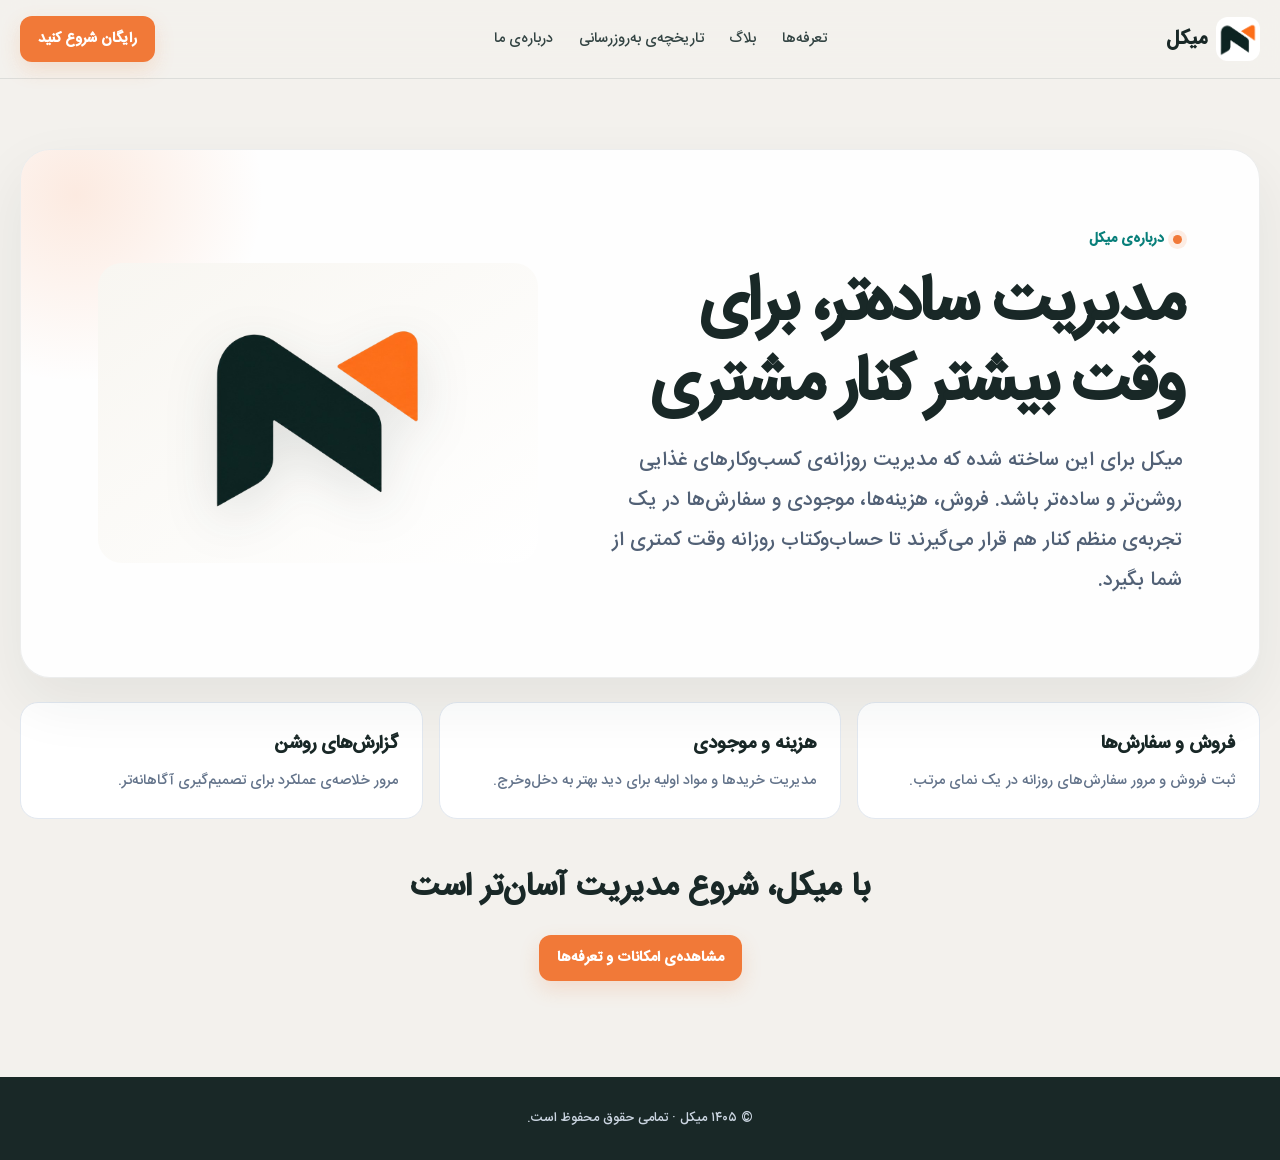
==== about.html @ 5250672e "end redesign site" ====
<!doctype html>
<html lang="fa" dir="rtl">
<head>
  <meta charset="utf-8">
  <meta name="viewport" content="width=device-width, initial-scale=1">
  <meta name="theme-color" content="#F3F1ED">
  <meta name="description" content="درباره‌ی میکل؛ راهی ساده‌تر برای مدیریت فروش، هزینه‌ها، موجودی و سفارش‌های کسب‌وکارهای غذایی.">
  <title>درباره‌ی میکل | مدیریت روزانه‌ی کسب‌وکار</title>
  <link rel="icon" type="image/png" href="assets/mikel-logo.png">
  <style>
    @font-face {font-family:"IRANSansFaNum";src:url("assets/IRANSans-FaNum-Medium.ttf") format("truetype");font-style:normal;font-weight:500;font-display:swap;}
    :root {--paper:#F3F1ED;--ink:#192827;--orange:#F17938;--muted:#64748b;--line:#e2e8f0;--green:#087f7a;}
    * {box-sizing:border-box;}
    html {scroll-behavior:smooth;}
    body {margin:0;background:var(--paper);color:var(--ink);font-family:"IRANSansFaNum",Tahoma,sans-serif;line-height:1.8;}
    a {color:inherit;text-decoration:none;}
    .container {width:min(100% - 40px,1320px);margin-inline:auto;}
    .topbar {position:sticky;top:0;z-index:20;background:rgba(243,241,237,.72);backdrop-filter:blur(18px);-webkit-backdrop-filter:blur(18px);border-bottom:1px solid rgba(25,40,39,.1);}
    .nav {height:78px;display:flex;align-items:center;justify-content:space-between;gap:24px;}
    .brand {display:flex;align-items:center;gap:9px;font-size:1.25rem;font-weight:800;color:#192827;white-space:nowrap;}
    .brand-mark {display:grid;place-items:center;width:44px;height:44px;overflow:hidden;border-radius:12px;background:#fff;}
    .brand-mark img {width:100%;height:100%;object-fit:contain;}
    .nav-links {display:flex;align-items:center;gap:clamp(14px,2vw,28px);font-size:.9rem;color:#334443;}
    .nav-links a:hover {color:var(--orange);}
    .button {display:inline-flex;align-items:center;justify-content:center;min-height:46px;padding:9px 18px;border-radius:12px;background:var(--orange);color:#fff;font-size:.9rem;font-weight:700;box-shadow:0 8px 20px rgba(241,121,56,.18);transition:transform .2s ease,box-shadow .2s ease;}
    .button:hover {transform:translateY(-2px);box-shadow:0 12px 24px rgba(241,121,56,.25);}
    .main {padding:70px 0 96px;}
    .about-hero {position:relative;overflow:hidden;display:grid;grid-template-columns:1.15fr .85fr;gap:48px;align-items:center;padding:clamp(28px,6vw,78px);border:1px solid rgba(25,40,39,.08);border-radius:30px;background:rgba(255,255,255,.9);box-shadow:0 24px 60px rgba(25,40,39,.07);}
    .about-hero::before {content:"";position:absolute;width:390px;height:390px;left:-140px;top:-150px;border-radius:50%;background:radial-gradient(circle,rgba(241,121,56,.15),transparent 68%);pointer-events:none;}
    .eyebrow {display:inline-flex;align-items:center;gap:9px;margin-bottom:12px;color:var(--green);font-size:.88rem;font-weight:700;}
    .eyebrow::before {content:"";width:9px;height:9px;border-radius:50%;background:var(--orange);box-shadow:0 0 0 5px rgba(241,121,56,.13);}
    h1 {margin:0 0 16px;font-size:clamp(2.35rem,5vw,4rem);line-height:1.25;letter-spacing:-.04em;color:#192827;}
    .lead {max-width:760px;margin:0;color:#526176;font-size:clamp(1rem,1.8vw,1.25rem);line-height:2;}
    .brand-art {position:relative;display:grid;place-items:center;min-height:300px;border-radius:24px;background:linear-gradient(145deg,#f8f6f1,#fff);}
    .brand-art img {width:min(70%,260px);height:auto;object-fit:contain;filter:drop-shadow(0 16px 26px rgba(25,40,39,.12));}
    .values {display:grid;grid-template-columns:repeat(3,1fr);gap:16px;margin-top:24px;}
    .value-card {padding:24px;border:1px solid var(--line);border-radius:18px;background:#fff;}
    .value-card h2 {margin:0 0 8px;color:#192827;font-size:1.15rem;}
    .value-card p {margin:0;color:var(--muted);font-size:.9rem;}
    .next-step {margin-top:40px;text-align:center;}
    .next-step h2 {margin:0 0 18px;color:#192827;font-size:clamp(1.5rem,3vw,2rem);}
    footer {padding:30px 0;background:#192827;color:#cbd5e1;text-align:center;font-size:.82rem;}
    @media(max-width:800px) {.nav{height:auto;min-height:72px;flex-wrap:wrap;padding-block:12px}.nav-links{order:3;width:100%;justify-content:center;flex-wrap:wrap}.about-hero{grid-template-columns:1fr;gap:28px}.brand-art{min-height:220px}.values{grid-template-columns:1fr;}}
    @media(max-width:480px) {.container{width:min(100% - 28px,1320px)}.nav{gap:10px}.nav-links{gap:12px;font-size:.78rem}.nav>.button{font-size:.78rem;padding:7px 10px}.main{padding:36px 0 60px}.about-hero{padding:24px;border-radius:22px}.brand-art{min-height:180px}}
    @media(prefers-reduced-motion:reduce) {html{scroll-behavior:auto}.button{transition:none}}
  </style>
</head>
<body>
  <header class="topbar">
    <nav class="nav container" aria-label="ناوبری اصلی">
      <a class="brand" href="index.html#top" aria-label="میکل، صفحه اصلی"><span class="brand-mark"><img src="assets/mikel-logo.png" alt=""></span><span>میکل</span></a>
      <div class="nav-links"><a href="index.html#pricing">تعرفه‌ها</a><a href="index.html#blog">بلاگ</a><a href="updates.html">تاریخچه‌ی به‌روزرسانی</a><a href="about.html" aria-current="page">درباره‌ی ما</a></div>
      <a class="button" href="index.html#pricing">رایگان شروع کنید</a>
    </nav>
  </header>
  <main class="main container">
    <section class="about-hero" aria-labelledby="about-title">
      <div><span class="eyebrow">درباره‌ی میکل</span><h1 id="about-title">مدیریت ساده‌تر، برای وقت بیشتر کنار مشتری</h1><p class="lead">میکل برای این ساخته شده که مدیریت روزانه‌ی کسب‌وکارهای غذایی روشن‌تر و ساده‌تر باشد. فروش، هزینه‌ها، موجودی و سفارش‌ها در یک تجربه‌ی منظم کنار هم قرار می‌گیرند تا حساب‌وکتاب روزانه وقت کمتری از شما بگیرد.</p></div>
      <div class="brand-art" aria-hidden="true"><img src="assets/mikel-logo.png" alt=""></div>
    </section>
    <section class="values" aria-label="حوزه‌های مدیریت در میکل">
      <article class="value-card"><h2>فروش و سفارش‌ها</h2><p>ثبت فروش و مرور سفارش‌های روزانه در یک نمای مرتب.</p></article>
      <article class="value-card"><h2>هزینه و موجودی</h2><p>مدیریت خریدها و مواد اولیه برای دید بهتر به دخل‌وخرج.</p></article>
      <article class="value-card"><h2>گزارش‌های روشن</h2><p>مرور خلاصه‌ی عملکرد برای تصمیم‌گیری آگاهانه‌تر.</p></article>
    </section>
    <section class="next-step"><h2>با میکل، شروع مدیریت آسان‌تر است</h2><a class="button" href="index.html#pricing">مشاهده‌ی امکانات و تعرفه‌ها</a></section>
  </main>
  <footer><div class="container">© ۱۴۰۵ میکل · تمامی حقوق محفوظ است.</div></footer>
</body>
</html>
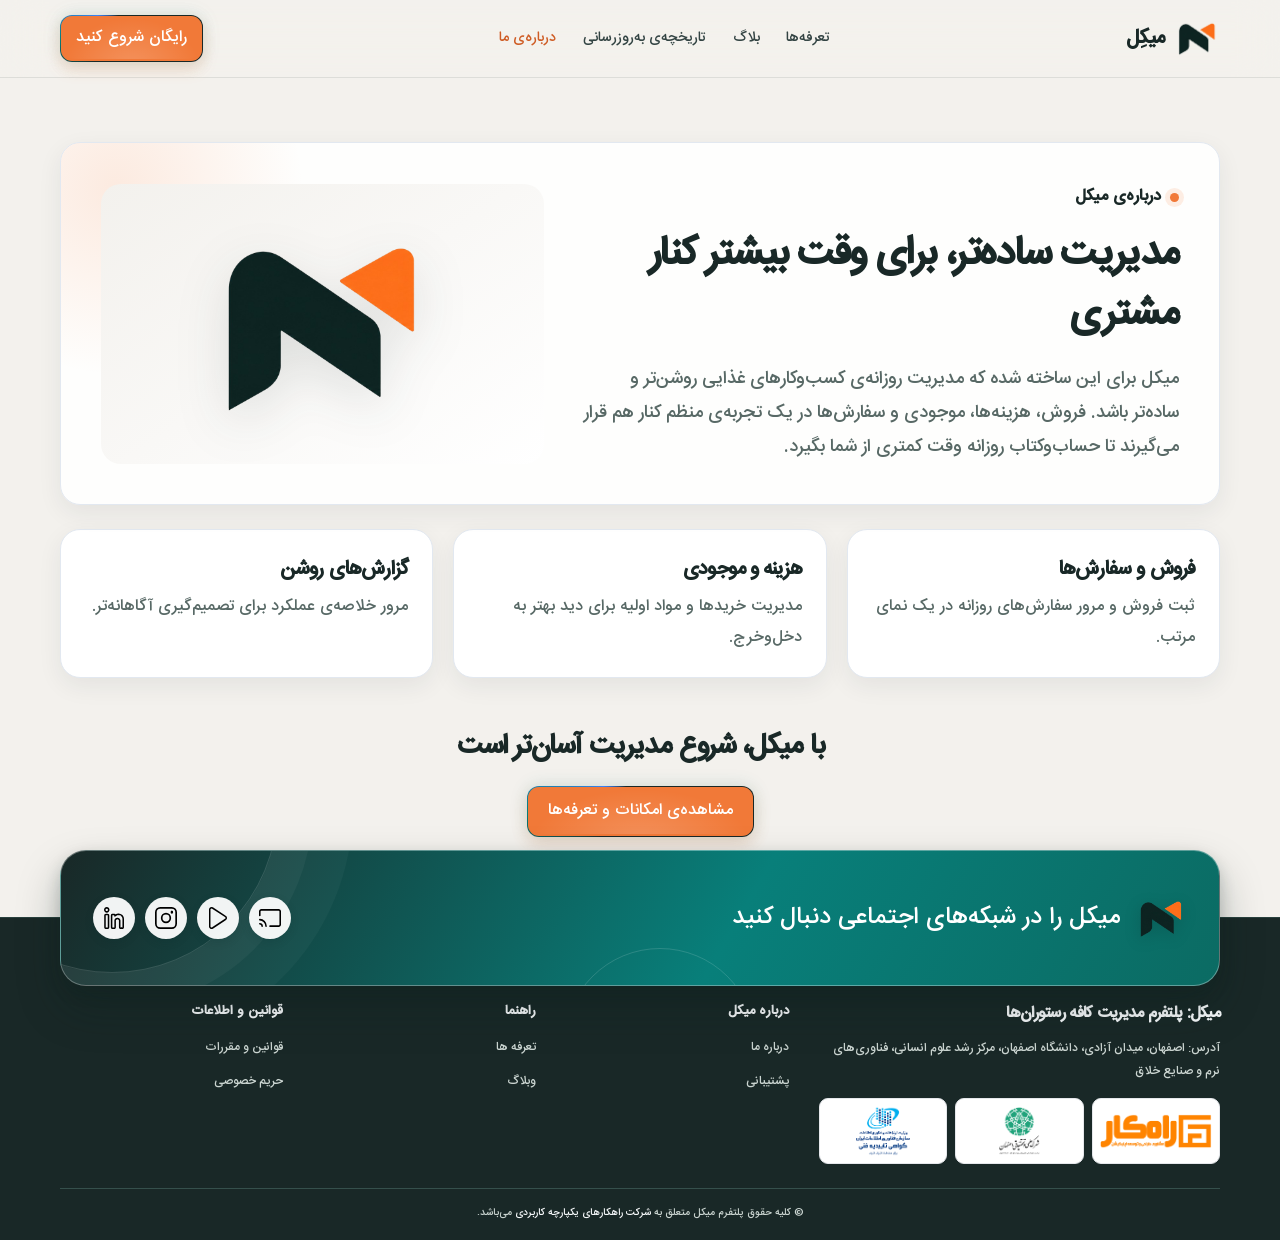
==== commit c23f72e1: "'redesign'" ====
--- a/about.html
+++ b/about.html
@@ -8,23 +8,550 @@
   <title>درباره‌ی میکل | مدیریت روزانه‌ی کسب‌وکار</title>
   <link rel="icon" type="image/png" href="assets/mikel-logo.png">
   <style>
-    @font-face {font-family:"IRANSansFaNum";src:url("assets/IRANSans-FaNum-Medium.ttf") format("truetype");font-style:normal;font-weight:500;font-display:swap;}
-    :root {--paper:#F3F1ED;--ink:#192827;--orange:#F17938;--muted:#64748b;--line:#e2e8f0;--green:#087f7a;}
-    * {box-sizing:border-box;}
-    html {scroll-behavior:smooth;}
-    body {margin:0;background:var(--paper);color:var(--ink);font-family:"IRANSansFaNum",Tahoma,sans-serif;line-height:1.8;}
-    a {color:inherit;text-decoration:none;}
-    .container {width:min(100% - 40px,1320px);margin-inline:auto;}
-    .topbar {position:sticky;top:0;z-index:20;background:rgba(243,241,237,.72);backdrop-filter:blur(18px);-webkit-backdrop-filter:blur(18px);border-bottom:1px solid rgba(25,40,39,.1);}
-    .nav {height:78px;display:flex;align-items:center;justify-content:space-between;gap:24px;}
-    .brand {display:flex;align-items:center;gap:9px;font-size:1.25rem;font-weight:800;color:#192827;white-space:nowrap;}
-    .brand-mark {display:grid;place-items:center;width:44px;height:44px;overflow:hidden;border-radius:12px;background:#fff;}
-    .brand-mark img {width:100%;height:100%;object-fit:contain;}
-    .nav-links {display:flex;align-items:center;gap:clamp(14px,2vw,28px);font-size:.9rem;color:#334443;}
-    .nav-links a:hover {color:var(--orange);}
-    .button {display:inline-flex;align-items:center;justify-content:center;min-height:46px;padding:9px 18px;border-radius:12px;background:var(--orange);color:#fff;font-size:.9rem;font-weight:700;box-shadow:0 8px 20px rgba(241,121,56,.18);transition:transform .2s ease,box-shadow .2s ease;}
-    .button:hover {transform:translateY(-2px);box-shadow:0 12px 24px rgba(241,121,56,.25);}
-    .main {padding:70px 0 96px;}
+    @property --lightbeam-angle {
+      syntax: "<angle>";
+      inherits: false;
+      initial-value: 0deg;
+    }
+    @font-face { font-family: "IRANSansFaNum"; src: url("assets/IRANSans-FaNum-Medium.ttf") format("truetype"); font-style: normal; font-weight: 500; font-display: swap; }
+    :root {
+      color-scheme: light;
+      --blue: #2563eb;
+      --blue-dark: #1d4ed8;
+      --blue-soft: #eff6ff;
+      --orange: #F17938;
+      --orange-dark: #cf5d25;
+      --ink: #1e293b;
+      --muted: #64748b;
+      --line: #e2e8f0;
+      --paper: #F3F1ED;
+      --white: #fff;
+      --green: #15803d;
+      --red: #dc2626;
+      --shadow: 0 20px 50px rgba(30, 41, 59, .10);
+      --soft-shadow: 0 8px 24px rgba(30, 41, 59, .07);
+      --radius: 20px;
+      /* Typography system — desktop reference scale */
+      --type-heading-1: 64px;
+      --type-heading-2: 56px;
+      --type-heading-3: 48px;
+      --type-heading-4: 40px;
+      --type-heading-5: 32px;
+      --type-heading-6: 24px;
+      --type-body-1: 24px;
+      --type-body-2: 22px;
+      --type-button-xl: 32px;
+      --type-button-lg: 28px;
+      --type-button-md: 24px;
+      --type-button-sm: 20px;
+      --type-button-xs: 16px;
+      --weight-regular: 400;
+      --weight-bold: 700;
+    }
+    * { box-sizing: border-box; }
+    html { scroll-behavior: smooth; scroll-padding-top: 88px; }
+    body { margin: 0; background: #F3F1ED; color: var(--ink); font-family: "IRANSansFaNum", Tahoma, sans-serif; font-size: 16px; line-height: 1.8; font-weight: 500; }
+    a { color: inherit; text-decoration: none; }
+    button, input, textarea { font: inherit; }
+    button, a, summary { -webkit-tap-highlight-color: transparent; }
+    button, .button, summary { cursor: pointer; }
+    :focus-visible { outline: 3px solid #f59e0b; outline-offset: 3px; }
+    .container { width: min(1160px, calc(100% - 48px)); margin-inline: auto; }
+    .skip-link { position: absolute; top: -60px; inset-inline-start: 16px; z-index: 100; padding: 10px 16px; background: var(--ink); color: #fff; border-radius: 8px; }
+    .skip-link:focus { top: 12px; }
+    .topbar { height: 78px; display: flex; align-items: center; border-bottom: 1px solid rgba(25,40,39,.10); background: rgba(243,241,237,.52); -webkit-backdrop-filter: blur(20px) saturate(145%); backdrop-filter: blur(20px) saturate(145%); position: sticky; top: 0; z-index: 20; }
+    .nav { display: flex; align-items: center; justify-content: space-between; gap: 28px; }
+    .brand { display: inline-flex; align-items: center; gap: 10px; font-size: 1.25rem; font-weight: 800; letter-spacing: -.04em; white-space: nowrap; }
+    .brand-mark { width: 46px; height: 46px; display: grid; place-items: center; border-radius: 12px; background: transparent; flex:none; }
+    .brand-mark img { width: 100%; height: 100%; object-fit: contain; }
+    .nav-links { display: flex; align-items: center; gap: clamp(14px,2.1vw,28px); color: #334443; font-size: .88rem; white-space: nowrap; }
+    .nav-links a { transition: color .2s ease; }
+    .nav-links a:hover { color: var(--orange-dark); }
+    .nav-actions { display: flex; align-items: center; gap: 10px; }
+    a.button.button-primary.header-cta { white-space: nowrap; min-height: 44px; padding: 8px 15px; position:relative; isolation:isolate; overflow:hidden; border:1px solid transparent; background:linear-gradient(var(--orange),var(--orange)) padding-box,conic-gradient(from var(--lightbeam-angle),#192827 0deg,#192827 238deg,#087F7A 270deg,#3B82F6 304deg,#192827 330deg,#192827 360deg) border-box; animation:lightbeam-rotate 3.2s linear infinite; box-shadow:0 0 18px rgba(8,127,122,.16),0 7px 16px rgba(241,121,56,.20); }
+    a.button.button-primary.header-cta::before {content:"";position:absolute;inset:2px;border-radius:inherit;background:radial-gradient(ellipse at 50% 120%,rgba(255,255,255,.19),transparent 70%);z-index:-1;pointer-events:none;}
+    a.button.button-primary.header-cta::after {content:"";position:absolute;top:0;bottom:0;left:-130%;width:55%;background:linear-gradient(100deg,transparent,rgba(255,255,255,.34),transparent);transform:skewX(-22deg);transition:left .45s ease;pointer-events:none;}
+    a.button.button-primary.header-cta:hover::after {left:145%;}
+    a.button.button-primary.header-cta:hover {box-shadow:0 0 25px rgba(8,127,122,.28),0 10px 22px rgba(241,121,56,.27);}
+    @keyframes lightbeam-rotate {to {--lightbeam-angle:360deg;}}
+    .login { font-size: .9rem; font-weight: 600; color: #475569; padding: 8px 10px; }
+    .button { display: inline-flex; align-items: center; justify-content: center; gap: 9px; min-height: 48px; padding: 10px 20px; border: 1px solid transparent; border-radius: 12px; font-size:var(--type-button-xs);font-weight:var(--weight-regular); transition: transform .22s ease, box-shadow .22s ease, background .22s ease; }
+    .button-xl {font-size:var(--type-button-xl);font-weight:var(--weight-regular);}
+    .button-lg {font-size:var(--type-button-lg);font-weight:var(--weight-regular);}
+    .button-md {font-size:var(--type-button-md);font-weight:var(--weight-regular);}
+    .button-sm {font-size:var(--type-button-sm);font-weight:var(--weight-regular);}
+    .button-xs {font-size:var(--type-button-xs);font-weight:var(--weight-regular);}
+    .button:hover { transform: translateY(-2px); }
+    .button-primary { background: var(--orange); color: #fff; box-shadow: 0 7px 16px rgba(241,121,56,.20); }
+    .button-primary:hover { background: #f58a4f; box-shadow: 0 10px 22px rgba(241,121,56,.27); }
+    .button-blue { background: var(--orange); color: #fff; box-shadow: 0 8px 18px rgba(241,121,56,.2); }
+    .button-blue:hover { background: #f58a4f; }
+    .button-quiet { border-color: var(--line); color: var(--ink); background: white; }
+    .button-quiet:hover { border-color: #bfdbfe; box-shadow: var(--soft-shadow); }
+    .button svg { width: 18px; height: 18px; flex: none; }
+    .menu-toggle { display: none; width: 44px; height: 44px; border: 1px solid var(--line); border-radius: 12px; background: white; color: var(--ink); }
+    .menu-toggle svg { width: 21px; height: 21px; }
+
+    .hero { position: relative; display:flex; align-items:center; min-height:calc(100svh - 78px); overflow:hidden; padding:34px 0 42px; background: radial-gradient(ellipse at 15% 12%, rgba(241,121,56,.10), transparent 35%), linear-gradient(180deg, #F3F1ED 0%, #F3F1ED 90%); }
+    .hero::after { content: ""; position: absolute; width: 370px; height: 370px; border: 1px solid rgba(37,99,235,.08); border-radius: 50%; inset-inline-start: -170px; bottom: -220px; box-shadow: 0 0 0 42px rgba(37,99,235,.025), 0 0 0 86px rgba(37,99,235,.02); pointer-events: none; }
+    .hero-grid { display: grid; grid-template-columns: .92fr 1.08fr; align-items: center; gap: 42px; position: relative; z-index: 1; }
+    .eyebrow { display: inline-flex; align-items: center; gap: 8px; color: #192827; font-weight: 700; font-size: .84rem; }
+    .eyebrow-dot { width: 8px; height: 8px; border-radius: 50%; background: var(--orange); box-shadow: 0 0 0 4px rgba(241,121,56,.1); }
+    h1, h2, h3, p { margin-top: 0; }
+    h1 { margin: 17px 0 18px; max-width: 600px; font-size: var(--type-heading-1); line-height: 1.25; letter-spacing: -.055em; font-weight: var(--weight-bold); text-align:start; }
+    h2 { font-size:var(--type-heading-4);font-weight:var(--weight-bold); }
+    .type-heading-1,.type-heading-2,.type-heading-3,.type-heading-4,.type-heading-5,.type-heading-6 {font-weight:var(--weight-bold);line-height:1.3;}
+    .type-heading-1 {font-size:var(--type-heading-1);}
+    .type-heading-2 {font-size:var(--type-heading-2);}
+    .type-heading-3 {font-size:var(--type-heading-3);}
+    .type-heading-4 {font-size:var(--type-heading-4);}
+    .type-heading-5 {font-size:var(--type-heading-5);}
+    .type-heading-6 {font-size:var(--type-heading-6);}
+    .type-body-1 {font-size:var(--type-body-1);font-weight:var(--weight-regular);line-height:1.6;}
+    .type-body-2 {font-size:var(--type-body-2);font-weight:var(--weight-regular);line-height:1.6;}
+    .headline-line { display:block; }
+    h1 .highlight { color: #192827; position: relative; white-space: nowrap; }
+    h1 .highlight::after { content: ""; height: 9px; background: rgba(241,121,56,.23); border-radius: 8px; position: absolute; inset-inline: 0; bottom: 2px; z-index: -1; }
+    .typing-word { display:inline-grid; grid-template:1fr / 1fr; min-height:1.4em; overflow:visible; perspective:700px; perspective-origin:center center; transform-style:preserve-3d; text-align:start; vertical-align:bottom; }
+    .cube-measure,.word-cube { display:block; grid-area:1 / 1; white-space:nowrap; }
+    .cube-measure { visibility:hidden; }
+    .word-cube { position:relative; height:1.25em; transform:rotateX(var(--cube-turn,0deg)); transform-style:preserve-3d; transition:transform .68s cubic-bezier(.65,0,.35,1); will-change:transform; }
+    .cube-face { position:absolute; inset:0; display:block; white-space:nowrap; backface-visibility:hidden; transform-style:preserve-3d; transform-origin:center center; }
+    .cube-face:nth-child(1) { transform:translateZ(.625em); }
+    .cube-face:nth-child(2) { transform:rotateX(90deg) translateZ(.625em); }
+    .cube-face:nth-child(3) { transform:rotateX(180deg) translateZ(.625em); }
+    .cube-face:nth-child(4) { transform:rotateX(270deg) translateZ(.625em); }
+    @media (prefers-reduced-motion:reduce) { .word-cube { transition:none; } }
+    .sr-only { position:absolute; width:1px; height:1px; padding:0; margin:-1px; overflow:hidden; clip:rect(0,0,0,0); white-space:nowrap; border:0; }
+    .hero-copy { color: #526176; font-size: 1.08rem; max-width: 520px; margin-bottom: 25px; }
+    .hero-buttons { display: flex; flex-wrap: wrap; gap: 12px; }
+    .trust-row { display: flex; flex-wrap: wrap; gap: 20px; margin-top: 27px; color: #64748b; font-size: .84rem; }
+    .trust-item { display: inline-flex; align-items: center; gap: 7px; }
+    .trust-item svg { width: 17px; height: 17px; color: var(--green); }
+    .product-wrap { position: relative; direction: rtl; }
+    .product-glow { position: absolute; inset: 9% 5% -5% 4%; background: linear-gradient(135deg, rgba(37,99,235,.2), rgba(249,115,22,.12)); filter: blur(35px); border-radius: 40px; }
+    .hero-illustration {display:block;position:relative;z-index:1;width:min(100%,540px);height:auto;aspect-ratio:1;object-fit:contain;margin-inline:auto;filter:drop-shadow(0 20px 28px rgba(25,40,39,.12));}
+    .dashboard { position: relative; border: 1px solid rgba(255,255,255,.9); border-radius: 21px; background: rgba(255,255,255,.88); box-shadow: 0 26px 70px rgba(30,41,59,.16), 0 0 0 1px rgba(226,232,240,.65); overflow: hidden; backdrop-filter: blur(14px); transform: perspective(1100px) rotateY(-2deg) rotateX(1deg) scale(.88); }
+    .dash-top { height: 48px; padding: 0 16px; display: flex; align-items: center; justify-content: space-between; border-bottom: 1px solid #edf1f6; background: rgba(255,255,255,.95); }
+    .window-dots { display: flex; gap: 5px; direction: ltr; }
+    .window-dots i { width: 7px; height: 7px; border-radius: 50%; background: #dbe2eb; }
+    .dash-brand { display: flex; align-items: center; gap: 7px; font-weight: 800; font-size: .76rem; }
+    .dash-brand .mini-mark { display:grid;place-items:center;width:24px;height:24px;border-radius:7px;background:#F3F1ED;color:white;font-size:.69rem;overflow:hidden; }
+    .dash-brand .mini-mark img {width:100%;height:100%;object-fit:contain;}
+    .dash-user { display:flex;align-items:center;gap:7px;color:#64748b;font-size:.66rem; }
+    .avatar { display:grid;place-items:center;width:25px;height:25px;border-radius:50%;background:#ffedd5;color:#9a3412;font-size:.67rem;font-weight:700; }
+    .dash-body { display: grid; grid-template-columns: 55px 1fr; min-height: 350px; }
+    .dash-side { border-left: 1px solid #edf1f6; padding: 13px 9px; display:flex; flex-direction:column; align-items:center; gap:11px; background:#fbfcfe; }
+    .side-icon { width:31px;height:31px;display:grid;place-items:center;border-radius:9px;color:#94a3b8; }
+    .side-icon svg { width:16px;height:16px; }
+    .side-icon.active { background:var(--blue-soft);color:#192827; }
+    .dash-main { padding: 17px 18px; min-width:0; }
+    .dash-heading { display:flex;align-items:center;justify-content:space-between;gap:10px;margin-bottom:14px; }
+    .dash-heading strong { font-size:.88rem; }
+    .dash-date { display:flex;align-items:center;gap:4px;color:#64748b;font-size:.62rem;border:1px solid var(--line);border-radius:7px;padding:4px 7px; }
+    .dash-date svg { width:12px;height:12px; }
+    .metrics { display:grid;grid-template-columns:repeat(3,1fr);gap:9px; }
+    .metric { padding:10px 10px 9px;border:1px solid #edf1f6;border-radius:11px;background:#fff;min-width:0; }
+    .metric-label { display:block;color:#64748b;font-size:.61rem;margin-bottom:4px;white-space:nowrap; }
+    .metric-value { display:block;font-weight:800;font-size:.94rem;letter-spacing:-.03em;white-space:nowrap; }
+    .metric-change { display:inline-flex;align-items:center;gap:3px;margin-top:5px;color:var(--green);font-size:.58rem; }
+    .metric-change svg { width:11px;height:11px; }
+    .dash-lower { display:grid;grid-template-columns:1.6fr .9fr;gap:9px;margin-top:10px; }
+    .chart-card,.orders-card { border:1px solid #edf1f6;border-radius:11px;background:white;padding:10px;min-width:0; }
+    .chart-head { display:flex;justify-content:space-between;gap:8px;align-items:center;font-size:.65rem;font-weight:700; }
+    .chart-head span:last-child { font-weight:500;color:#94a3b8;font-size:.57rem; }
+    .chart { width:100%;height:104px;margin-top:6px;overflow:visible; }
+    .chart-grid { stroke:#eef2f7;stroke-width:1; }
+    .chart-line { fill:none;stroke:var(--blue);stroke-width:2.4;stroke-linecap:round;stroke-linejoin:round; }
+    .chart-fill { fill:url(#area); }
+    .orders-card h3 {font-size:.66rem;margin:0 0 9px;}
+    .order-line {display:flex;justify-content:space-between;gap:4px;font-size:.56rem;color:#64748b;padding:5px 0;border-top:1px solid #f1f5f9;}
+    .order-line b {color:var(--ink);font-size:.56rem;white-space:nowrap;}
+    .status {color:var(--green);background:#f0fdf4;border-radius:20px;padding:0 5px;font-size:.5rem;white-space:nowrap;}
+    .dash-tabs { display:flex;align-items:center;gap:8px;margin-top:10px; }
+    .dash-tab { border:1px solid var(--line);border-radius:7px;padding:5px 8px;background:white;color:#64748b;font-size:.58rem;cursor:pointer;transition:all .2s ease; }
+    .dash-tab[aria-pressed="true"] { background:var(--blue);border-color:var(--blue);color:white; }
+    .dash-caption { color:#94a3b8;font-size:.55rem;margin-inline-start:auto; }
+
+    .logo-strip { padding: 22px 0 26px; border-bottom:1px solid #f1f5f9; }
+    .logo-strip p { text-align:center;color:#94a3b8;font-size:.83rem;margin:0 0 15px; }
+    .logos { display:flex;justify-content:center;align-items:center;flex-wrap:wrap;gap:clamp(22px,5vw,66px);color:#64748b;font-weight:700; }
+    .logo-word {display:inline-flex;align-items:center;gap:7px;font-size:.9rem;opacity:.82;}
+    .logo-word svg {width:18px;height:18px;color:#94a3b8;}
+
+    section.content-section { padding: 92px 0; }
+    .video-section {padding:112px 0 34px;background:#F3F1ED;}
+    .video-section .section-head {max-width:1100px;margin-bottom:15px;}
+    .video-section .section-kicker {color:#192827;}
+    .video-section h2 {color:#192827;margin-bottom:6px;font-size:clamp(12px,2.2vw,34px);line-height:1.35;white-space:nowrap;}
+    .video-section .section-head p {color:var(--muted);}
+    .video-preview {position:relative;width:min(100%,860px);aspect-ratio:16/9;margin-inline:auto;overflow:hidden;border:1px solid rgba(25,40,39,.18);border-radius:26px;background:#192827;box-shadow:0 24px 60px rgba(25,40,39,.16);isolation:isolate;}
+    .video-preview::after {content:"";position:absolute;inset:35% 0 0;background:linear-gradient(180deg,transparent,rgba(25,40,39,.24));pointer-events:none;}
+    .video-preview img {display:block;width:100%;height:100%;object-fit:cover;}
+    .video-play {position:absolute;z-index:1;top:50%;left:50%;width:82px;height:82px;display:grid;place-items:center;transform:translate(-50%,-50%);border:1px solid rgba(255,255,255,.7);border-radius:50%;background:rgba(25,40,39,.7);box-shadow:0 8px 28px rgba(0,0,0,.22);backdrop-filter:blur(8px);}
+    .video-play svg {width:27px;height:27px;margin-inline-start:4px;fill:#fff;color:#fff;}
+    .video-label {position:absolute;z-index:1;inset-inline-start:18px;top:18px;padding:7px 12px;border:1px solid rgba(255,255,255,.38);border-radius:999px;background:rgba(25,40,39,.62);color:#fff;font-size:.78rem;backdrop-filter:blur(8px);}
+    .section-head { max-width: 650px; margin: 0 auto 42px; text-align:center; }
+    .section-kicker { color:#192827;font-size:.82rem;font-weight:800;margin-bottom:8px; }
+    h2 { font-size:var(--type-heading-4);line-height:1.3;letter-spacing:-.045em;margin-bottom:12px; }
+    .section-head p { color:var(--muted);margin:0; }
+    .feature-grid { display:grid;grid-template-columns:repeat(3,1fr);gap:18px; }
+    .feature-card { padding:24px 22px 23px;border:1px solid var(--line);border-radius:var(--radius);background:white;transition:transform .22s ease,box-shadow .22s ease,border-color .22s ease; }
+    .feature-card:hover { transform:translateY(-4px);box-shadow:var(--shadow);border-color:#bfdbfe; }
+    .feature-icon { width:46px;height:46px;display:grid;place-items:center;border-radius:14px;background:var(--blue-soft);color:#192827;margin-bottom:17px; }
+    .feature-card:nth-child(2) .feature-icon,.feature-card:nth-child(5) .feature-icon {background:#fff7ed;color:var(--orange-dark);}
+    .feature-card:nth-child(3) .feature-icon {background:#f0fdf4;color:#15803d;}
+    .feature-icon svg { width:23px;height:23px; }
+    .feature-card h3 {font-size:1.05rem;margin:0 0 8px;}
+    .feature-card p {color:var(--muted);font-size:.91rem;margin:0;}
+
+    .workflow { background:var(--paper); }
+    .workflow-grid {display:grid;grid-template-columns:.9fr 1.1fr;align-items:center;gap:55px;}
+    .workflow-copy h2 {margin:12px 0;}
+    .workflow-faq {display:grid;gap:10px;margin-top:24px;}
+    .workflow-faq-item {border:1px solid var(--line);border-radius:14px;background:#fff;padding:0 16px;transition:border-color .2s ease,box-shadow .2s ease;}
+    .workflow-faq-item[open] {border-color:rgba(241,121,56,.48);box-shadow:0 8px 22px rgba(25,40,39,.06);}
+    .workflow-faq-item summary {position:relative;list-style:none;padding:14px 0;font-weight:700;display:flex;align-items:center;justify-content:space-between;gap:12px;cursor:pointer;}
+    .workflow-faq-item summary::-webkit-details-marker {display:none;}
+    .workflow-faq-item summary::after {content:"+";font-size:1.35rem;font-weight:500;color:var(--orange);line-height:1;}
+    .workflow-faq-item[open] summary::after {content:"−";}
+    .workflow-faq-item p {color:var(--muted);font-size:.86rem;line-height:1.8;margin:0;padding:0 0 15px;}
+    .ledger-card {position:relative;border:1px solid #e6edf5;border-radius:22px;padding:20px;background:white;box-shadow:var(--shadow);overflow:hidden;}
+    .workflow-visual {aspect-ratio:1.9;padding:0;isolation:isolate;background:#192827;}
+    .workflow-visual::before {display:none;}
+    .workflow-shot {position:absolute;top:-10%;left:-12.5%;width:125%;max-width:none;height:auto;transition:opacity .24s ease;}
+    .workflow-visual.is-changing .workflow-shot {opacity:0;}
+    .workflow-visual-label {position:absolute;z-index:2;right:14px;top:14px;padding:6px 11px;border:1px solid rgba(255,255,255,.4);border-radius:999px;background:rgba(25,40,39,.68);color:#fff;font-size:.72rem;backdrop-filter:blur(8px);}
+    .ledger-card::before {content:"";position:absolute;width:200px;height:200px;background:rgba(219,234,254,.55);border-radius:50%;top:-120px;left:-70px;}
+    .ledger-title {position:relative;display:flex;align-items:center;justify-content:space-between;gap:14px;margin-bottom:14px;}
+    .ledger-title strong {font-size:.96rem;}
+    .ledger-title span {font-size:.7rem;color:var(--muted);}
+    .ledger-table {position:relative;width:100%;border-collapse:collapse;text-align:right;font-size:.78rem;}
+    .ledger-table th {font-size:.68rem;color:#64748b;font-weight:600;background:#f8fafc;}
+    .ledger-table th,.ledger-table td {padding:11px 10px;border-bottom:1px solid #eef2f7;}
+    .ledger-table tr:last-child td {border:0;}
+    .ledger-table td:last-child {font-weight:700;white-space:nowrap;}
+    .ledger-foot {position:relative;display:flex;align-items:center;justify-content:space-between;margin-top:13px;padding:11px 12px;border-radius:12px;background:#f0fdf4;color:#166534;font-size:.8rem;font-weight:700;}
+    .ledger-foot span:last-child {display:flex;align-items:center;gap:5px;}
+    .ledger-foot svg {width:17px;height:17px;}
+
+    .modules {padding:88px 0;background:#F3F1ED;}
+    .result-head {max-width:1440px;margin-inline:auto;}
+    .result-head h2 {font-size:var(--type-heading-3);line-height:1.45;letter-spacing:-.035em;}
+    .result-head p {max-width:1380px;margin:0 auto;font-size:20px;line-height:1.8;}
+    .result-number {display:inline-block;color:var(--orange);font-size:1.28em;font-weight:800;line-height:1;vertical-align:-.06em;}
+    .module-grid {display:grid;grid-template-columns:repeat(4,1fr);gap:14px;}
+    .module {padding:20px 18px;border:1px solid var(--line);border-radius:16px;background:#fff;}
+    .module-icon {display:grid;place-items:center;width:38px;height:38px;border-radius:12px;background:#f1f5f9;color:#334155;margin-bottom:12px;}
+    .module-icon svg {width:20px;height:20px;}
+    .module h3 {font-size:.95rem;margin:0 0 5px;}
+    .module p {font-size:.8rem;color:var(--muted);margin:0;}
+
+    .cta-band {padding:20px 0 88px;}
+    .cta-panel {position:relative;overflow:hidden;border-radius:26px;padding:52px 50px;background:linear-gradient(120deg,#192827 0%,#087f7a 58%,#0b6b63 100%);color:white;display:flex;align-items:center;justify-content:space-between;gap:30px;}
+    .cta-panel::before,.cta-panel::after {content:"";position:absolute;border:1px solid rgba(255,255,255,.14);border-radius:50%;pointer-events:none;}
+    .cta-panel::before {width:330px;height:330px;left:-115px;top:-210px;box-shadow:0 0 0 35px rgba(255,255,255,.04),0 0 0 75px rgba(255,255,255,.03);}
+    .cta-panel::after {width:190px;height:190px;right:40%;bottom:-155px;}
+    .cta-copy,.cta-action {position:relative;z-index:1;}
+    .cta-copy h2 {font-size:clamp(1.65rem,3vw,2.25rem);margin:0 0 8px;}
+    .cta-copy p {margin:0;color:#d6eee7;max-width:570px;}
+    .cta-action .button {background:var(--orange);color:#fff;white-space:nowrap;}
+    .cta-action small {display:block;color:#d6eee7;text-align:center;margin-top:9px;font-size:.72rem;}
+
+    .faq {background:#F3F1ED;}
+    .faq-list {max-width:780px;margin:0 auto;display:grid;gap:10px;}
+    .faq-item {border:1px solid var(--line);border-radius:14px;background:white;padding:0 18px;}
+    .faq-item summary {position:relative;list-style:none;padding:17px 0;font-weight:700;display:flex;align-items:center;justify-content:space-between;gap:12px;}
+    .faq-item summary::-webkit-details-marker {display:none;}
+    .faq-item summary::after {content:"+";font-size:1.35rem;font-weight:500;color:#192827;line-height:1;}
+    .faq-item[open] summary::after {content:"−";}
+    .faq-item p {color:var(--muted);font-size:.9rem;margin:0;padding:0 0 17px;}
+    .testimonials-section {padding:82px 0;background:#F3F1ED;}
+    .testimonials-carousel {display:grid;grid-template-columns:44px minmax(0,1fr) 44px;align-items:center;gap:12px;direction:ltr;}
+    .testimonials-window {min-width:0;overflow:hidden;padding:12px 0 16px;margin:-12px 0 -16px;}
+    .testimonials-track {display:flex;flex-direction:row;direction:ltr;align-items:stretch;gap:16px;will-change:transform;transition:transform .72s cubic-bezier(.22,.75,.2,1);}
+    .testimonial-card {display:flex;flex:0 0 auto;flex-direction:column;align-items:flex-start;min-height:205px;padding:22px;border:1px solid var(--line);border-radius:18px;background:#fff;box-shadow:0 10px 28px rgba(25,40,39,.045);direction:rtl;text-align:right;opacity:.74;transform:scale(.93);transform-origin:center center;transition:transform .72s cubic-bezier(.22,.75,.2,1),opacity .72s ease,border-color .72s ease,box-shadow .72s ease;}
+    .testimonial-card.is-center {position:relative;z-index:1;opacity:1;transform:scale(1.045);border-color:rgba(241,121,56,.48);box-shadow:0 16px 34px rgba(25,40,39,.11);}
+    .testimonial-meta {display:flex;align-items:center;gap:12px;direction:rtl;margin-bottom:14px;max-width:100%;}
+    .testimonial-mark {display:grid;place-items:center;flex:0 0 38px;width:38px;height:38px;border-radius:12px;background:rgba(241,121,56,.12);color:var(--orange);font-size:1.8rem;font-weight:700;line-height:1;}
+    .testimonial-card p {margin:0;color:var(--muted);font-size:.9rem;line-height:1.9;}
+    .testimonial-author {margin:0;padding:0;color:#192827;font-size:.92rem;font-weight:700;}
+    .testimonial-arrow {display:grid;place-items:center;width:44px;height:44px;border:1px solid var(--line);border-radius:50%;background:#fff;color:#192827;font-size:1.5rem;line-height:1;cursor:pointer;box-shadow:0 6px 18px rgba(25,40,39,.07);transition:background .2s ease,color .2s ease,transform .2s ease;}
+    .testimonial-arrow:hover {background:var(--orange);color:#fff;transform:scale(1.06);}
+    .testimonial-arrow:focus-visible {outline:3px solid rgba(241,121,56,.4);outline-offset:3px;}
+    @media (max-width:720px) {
+      .testimonials-section {padding:58px 0;}
+      .testimonials-carousel {grid-template-columns:32px minmax(0,1fr) 32px;gap:6px;}
+      .testimonials-track {gap:8px;}
+      .testimonial-card {min-height:230px;padding:12px 9px;}
+      .testimonial-meta {gap:6px;margin-bottom:9px;}
+      .testimonial-mark {flex-basis:28px;width:28px;height:28px;font-size:1.35rem;border-radius:9px;}
+      .testimonial-card p {font-size:.68rem;line-height:1.75;}
+      .testimonial-author {font-size:.66rem;}
+      .testimonial-card.is-center {transform:scale(1.035);}
+      .testimonial-arrow {width:32px;height:32px;font-size:1.15rem;}
+    }
+    .pricing-section,.blog-section,.updates-section,.about-section {padding:82px 0;background:#F3F1ED;}
+    .pricing-section {padding:34px 0 38px;}
+    .pricing-section .section-head {margin-bottom:18px;}
+    .pricing-section .section-head h2 {font-size:32px;margin-bottom:4px;}
+    .pricing-section .section-head p {font-size:.82rem;}
+    .plan-builder-shell {padding:2px;border-radius:28px;background:linear-gradient(125deg,#192827 0%,#087f7a 48%,#f17938 100%);box-shadow:0 24px 60px rgba(25,40,39,.12);}
+    .plan-builder {display:grid;grid-template-columns:minmax(0,1.15fr) minmax(290px,.85fr);gap:7px;padding:7px;border-radius:26px;background:#e9e7e1;}
+    .plan-options,.plan-summary {padding:18px;border-radius:20px;background:#fff;}
+    .plan-options {display:flex;flex-direction:column;}
+    .plan-panel-kicker {display:flex;align-items:center;gap:9px;margin:0 0 4px;color:#192827;font-size:.78rem;font-weight:700;}
+    .plan-panel-kicker::before {content:"";width:9px;height:9px;border-radius:50%;background:#f17938;box-shadow:0 0 0 5px rgba(241,121,56,.12);}
+    .plan-options h3,.plan-summary h3 {margin:0;color:#192827;font-size:1.08rem;}
+    .plan-intro {margin:4px 0 9px;color:var(--muted);font-size:.78rem;}
+    .addon-grid {display:grid;grid-template-columns:repeat(2,minmax(0,1fr));gap:8px;}
+    .addon-card {position:relative;z-index:0;min-height:116px;padding:9px;border:1px solid #e5e7e3;border-radius:14px;background:#fff;transition:border-color .2s ease,box-shadow .2s ease,transform .2s ease;}
+    .addon-card.period-open {z-index:20;}
+    .addon-card:hover {transform:translateY(-2px);border-color:#b9c9c4;box-shadow:0 9px 23px rgba(25,40,39,.07);}
+    .addon-card.is-selected {border-color:#087f7a;background:#f7fbf9;box-shadow:0 0 0 2px rgba(8,127,122,.1);}
+    .addon-select {display:flex;flex-direction:column;align-items:stretch;gap:6px;width:100%;height:100%;padding:31px 0 24px;border:0;background:transparent;color:#192827;text-align:right;font:inherit;cursor:pointer;}
+    .addon-heading {display:flex;align-items:flex-start;justify-content:flex-start;gap:10px;width:100%;min-width:0;padding:0;direction:rtl;}
+    .addon-icon {display:grid;place-items:center;flex:none;width:32px;height:32px;border-radius:10px;background:#f3f1ed;color:#192827;}
+    .addon-card.is-selected .addon-icon {background:#192827;color:#fff;}
+    .addon-icon svg {width:19px;height:19px;}
+    .addon-title {min-width:0;max-width:calc(100% - 48px);font-size:.86rem;font-weight:700;line-height:1.7;text-align:right;white-space:normal;overflow-wrap:anywhere;}
+    .addon-check {position:absolute;top:10px;right:10px;display:grid;place-items:center;width:17px;height:17px;border:1px solid #d7ddd9;border-radius:50%;color:transparent;font-size:.65rem;}
+    .addon-card.is-selected .addon-check {border-color:#087f7a;background:#087f7a;color:#fff;}
+    .period-trigger {position:absolute;top:7px;left:8px;display:flex;align-items:center;gap:4px;padding:3px 6px;border:1px solid #e6e9e6;border-radius:8px;background:#fbfcfa;color:#192827;font:inherit;font-size:.64rem;cursor:pointer;}
+    .period-trigger svg {width:12px;height:12px;transition:transform .18s ease;}
+    .period-trigger[aria-expanded="true"] svg {transform:rotate(180deg);}
+    .period-menu {position:absolute;top:34px;left:8px;z-index:30;display:none;min-width:104px;padding:4px;border:1px solid #e6e9e6;border-radius:10px;background:#fff;box-shadow:0 12px 26px rgba(25,40,39,.14);}
+    .period-menu.open {display:grid;gap:2px;}
+    .period-option {padding:7px 8px;border:0;border-radius:7px;background:transparent;color:#192827;text-align:right;font:inherit;font-size:.7rem;cursor:pointer;}
+    .period-option:hover,.period-option[aria-checked="true"] {background:#f3f1ed;color:#087f7a;}
+    .addon-price {position:absolute;right:10px;bottom:8px;display:flex;align-items:baseline;gap:3px;color:#f17938;}
+    .addon-price strong {font-size:.82rem;font-weight:800;}
+    .addon-price small {font-size:.57rem;color:#a85c31;}
+    .plan-summary {display:flex;flex-direction:column;background:#192827;color:#e7ecea;}
+    .plan-summary .plan-panel-kicker {color:#c3d2ce;}
+    .plan-summary h3 {color:#fff;}
+    .summary-caption {margin:4px 0 8px;color:#b8c4c1;font-size:.74rem;}
+    .selected-list {display:grid;align-content:start;gap:6px;min-height:44px;margin:0;padding:0;list-style:none;}
+    .selected-list li {display:flex;align-items:flex-start;gap:9px;color:#f1f5f3;font-size:.78rem;line-height:1.7;}
+    .selected-list li::before {content:"✓";display:grid;place-items:center;flex:none;width:20px;height:20px;margin-top:2px;border-radius:50%;background:rgba(8,127,122,.35);color:#a7e5d9;font-size:.72rem;font-weight:800;}
+    .summary-empty {color:#b8c4c1;font-size:.82rem;}
+    .summary-stats {display:flex;justify-content:space-between;gap:12px;margin:19px 0 16px;padding:15px 0;border-top:1px solid rgba(231,236,234,.15);border-bottom:1px solid rgba(231,236,234,.15);}
+    .summary-stat span,.summary-stat strong {display:block;}
+    .summary-stat span {color:#b8c4c1;font-size:.7rem;}
+    .summary-stat strong {margin-top:3px;color:#fff;font-size:.9rem;}
+    .summary-total {display:grid;grid-template-columns:auto 1fr auto;align-items:baseline;gap:5px;margin-top:10px;padding:10px 0;border-top:1px solid rgba(231,236,234,.15);}
+    .total-label {grid-column:1 / -1;color:#c3d2ce;font-size:.95rem;font-weight:700;}
+    .total-price {grid-column:1 / 3;display:flex;align-items:center;gap:0;color:#fff;font-size:1.55rem;font-weight:800;line-height:1.15;direction:ltr;font-variant-numeric:tabular-nums;white-space:nowrap;}
+    .total-currency {grid-column:3;grid-row:2;color:#fff;font-size:.85rem;font-weight:700;}
+    .rolling-digit {display:inline-block;width:.66em;height:1.1em;overflow:hidden;vertical-align:bottom;}
+    .rolling-track {display:flex;flex-direction:column;transition:transform .75s cubic-bezier(.22,.8,.25,1);will-change:transform;}
+    .rolling-track span {display:block;height:1.1em;line-height:1.1em;text-align:center;}
+    .total-separator {display:inline-block;width:.28em;text-align:center;}
+    .save-promise {display:flex;flex-direction:column;gap:1px;margin:0 0 10px;color:#fff;}
+    .save-promise strong {font-size:1.55rem;font-weight:800;line-height:1.3;}
+    .save-promise span {font-size:1rem;font-weight:500;line-height:1.4;}
+    .plan-summary .button {width:100%;background:#f17938;color:white;}
+    .summary-note {margin:6px 0 0;color:#b8c4c1;text-align:center;font-size:.62rem;}
+    .blog-grid {display:grid;grid-template-columns:repeat(3,1fr);gap:16px;}
+    .blog-card {overflow:hidden;border:1px solid var(--line);border-radius:18px;background:#fff;}
+    .blog-art {height:128px;display:grid;place-items:center;background:linear-gradient(135deg,#e8eef8,#fff1e9);color:#192827;}
+    .blog-art svg {width:42px;height:42px;}
+    .blog-body {padding:18px;}
+    .blog-meta {font-size:.72rem;color:var(--muted);margin-bottom:7px;}
+    .blog-body h3 {font-size:1rem;line-height:1.6;margin:0 0 7px;}
+    .blog-body p {font-size:.82rem;color:var(--muted);margin:0 0 12px;}
+    .blog-link {font-size:.82rem;font-weight:700;color:#192827;}
+    .update-list {max-width:760px;margin:0 auto;display:grid;gap:13px;}
+    .update-item {display:grid;grid-template-columns:130px 1fr;gap:18px;padding:20px;border:1px solid var(--line);border-radius:16px;background:#fff;}
+    .update-version {color:var(--orange-dark);font-size:.8rem;font-weight:700;}
+    .update-item h3 {font-size:.98rem;margin:0 0 4px;}
+    .update-item p {color:var(--muted);font-size:.83rem;margin:0;}
+    .about-panel {display:grid;grid-template-columns:1fr 1fr;align-items:center;gap:38px;padding:34px;border-radius:22px;background:#fff;border:1px solid var(--line);}
+    .about-panel h2 {margin:8px 0;}
+    .about-panel p {color:var(--muted);margin:0;}
+    .about-points {display:grid;grid-template-columns:1fr 1fr;gap:12px;}
+    .about-point {padding:14px;border:1px solid var(--line);border-radius:14px;background:#faf9f7;}
+    .about-point strong {display:block;color:#192827;font-size:1.1rem;}
+    .about-point span {color:var(--muted);font-size:.75rem;}
+    .contact-grid {display:grid;grid-template-columns:.9fr 1.1fr;gap:45px;align-items:start;}
+    .contact-copy h2 {margin:10px 0;}
+    .contact-copy p {color:var(--muted);}
+    .contact-note {display:flex;gap:10px;align-items:flex-start;color:#475569;font-size:.85rem;margin-top:20px;}
+    .contact-note svg {width:19px;height:19px;color:#192827;flex:none;margin-top:3px;}
+    .form-card {border:1px solid var(--line);border-radius:20px;padding:24px;background:#fff;box-shadow:var(--soft-shadow);}
+    .form-row {display:grid;grid-template-columns:1fr 1fr;gap:13px;}
+    .field {margin-bottom:14px;}
+    .field label {display:block;font-weight:700;font-size:.82rem;margin-bottom:6px;}
+    .field input,.field textarea {width:100%;border:1px solid #cbd5e1;border-radius:10px;padding:11px 12px;background:#fff;color:var(--ink);transition:border-color .2s ease,box-shadow .2s ease;}
+    .field input::placeholder,.field textarea::placeholder {color:#94a3b8;}
+    .field input:focus,.field textarea:focus {outline:none;border-color:var(--blue);box-shadow:0 0 0 3px rgba(37,99,235,.12);}
+    .field textarea {min-height:90px;resize:vertical;}
+    .form-card .button {width:100%;}
+    .site-footer {background:#192827;color:#f8fafc;padding:36px 0 18px;border-top:1px solid #29413e;}
+    .footer-main {display:grid;grid-template-columns:minmax(300px,1.8fr) repeat(3,minmax(120px,1fr));align-items:start;gap:30px;direction:rtl;}
+    .footer-brand {grid-column:1;grid-row:1;direction:rtl;text-align:right;}
+    .footer-links-column:nth-of-type(1) {grid-column:2;grid-row:1;}
+    .footer-links-column:nth-of-type(2) {grid-column:3;grid-row:1;}
+    .footer-links-column:nth-of-type(3) {grid-column:4;grid-row:1;}
+    .footer-brand h2 {margin:0 0 8px;color:#f8fafc;font-size:16px;font-weight:700;line-height:1.8;}
+    .footer-address {margin:0;color:#cbd5d1;font-size:12px;font-style:normal;line-height:1.9;}
+    .footer-logos {display:grid;grid-template-columns:repeat(3,minmax(0,1fr));justify-content:start;align-items:center;gap:8px;margin-top:16px;direction:ltr;}
+    .footer-logo {display:flex;align-items:center;justify-content:center;min-width:0;height:66px;padding:7px;border:1px solid #e5e7eb;border-radius:9px;background:#fff;}
+    .footer-logo img {display:block;width:100%;height:100%;object-fit:contain;}
+    .footer-links-column {direction:rtl;text-align:right;}
+    .footer-column-title {margin:0 0 10px;color:#f8fafc;font-size:13px;font-weight:700;line-height:1.8;}
+    .footer-links-list {display:flex;flex-direction:column;gap:5px;margin:0;padding:0;list-style:none;}
+    .footer-links-list a,.footer-links-list span {color:#cbd5d1;font-size:12px;font-weight:400;line-height:1.8;text-decoration:none;transition:color .2s ease;}
+    .footer-links-list a:hover {color:#F17938;}
+    .site-footer {position:relative;padding-top:82px;}
+    .site-footer .container {position:relative;}
+.footer-social-card {position:absolute;z-index:3;top:-82px;left:0;right:0;transform:translateY(-50%);display:flex;align-items:center;justify-content:space-between;gap:24px;min-height:136px;padding:24px 32px;overflow:hidden;border:1px solid rgba(255,255,255,.34);border-radius:26px;background:linear-gradient(120deg,#192827 0%,#087f7a 58%,#0b6b63 100%);box-shadow:0 22px 44px rgba(10,31,29,.28),0 7px 16px rgba(10,31,29,.18);direction:ltr;}
+.footer-social-card::before,.footer-social-card::after {position:absolute;content:"";border:1px solid rgba(255,255,255,.14);border-radius:50%;pointer-events:none;}
+.footer-social-card::before {width:330px;height:330px;left:-115px;top:-210px;box-shadow:0 0 0 35px rgba(255,255,255,.04),0 0 0 75px rgba(255,255,255,.03);}
+.footer-social-card::after {width:190px;height:190px;right:40%;bottom:-155px;}
+.footer-social-icons {position:relative;z-index:1;display:flex;align-items:center;gap:10px;flex:0 0 auto;}
+.footer-social-icon {display:grid;place-items:center;width:42px;height:42px;border-radius:50%;background:rgba(255,255,255,.94);color:#087f7a;box-shadow:0 3px 8px rgba(6,45,41,.16);}
+    .footer-social-icon img {display:block;width:22px;height:22px;object-fit:contain;}
+.footer-social-copy {position:relative;z-index:1;display:flex;align-items:center;gap:14px;direction:rtl;text-align:right;}
+    .footer-social-brand {display:block;width:52px;height:52px;flex:0 0 52px;object-fit:contain;filter:drop-shadow(0 4px 8px rgba(0,0,0,.14));}
+.footer-social-title {margin:0;color:#fff;font-size:var(--type-body-1);font-weight:400;line-height:1.8;}
+@media(max-width:720px){.site-footer {padding-top:70px;}.footer-social-card {top:-70px;min-height:106px;padding:16px 18px;gap:12px;border-radius:22px;}.footer-social-icons {gap:7px;}.footer-social-icon {width:36px;height:36px;}.footer-social-icon img {width:19px;height:19px;}.footer-social-copy {gap:10px;}.footer-social-brand {width:42px;height:42px;flex-basis:42px;}}
+@media(max-width:420px){.site-footer {padding-top:62px;}.footer-social-card {top:-62px;padding:13px 10px;gap:9px;border-radius:18px;}.footer-social-icons {gap:6px;}.footer-social-icon {width:32px;height:32px;}.footer-social-icon img {width:17px;height:17px;}.footer-social-brand {width:36px;height:36px;flex-basis:36px;}}
+    .footer-bottom {display:flex;align-items:center;justify-content:center;gap:24px;margin-top:24px;padding-top:15px;border-top:1px solid #35504c;direction:ltr;}
+    .footer-copyright {max-width:100%;direction:rtl;text-align:center;}
+    .footer-copyright p {margin:0;color:#cbd5d1;font-size:10px;line-height:1.8;}
+    .footer-copyright a {color:#f8fafc;text-decoration:none;transition:color .2s ease;}
+    .footer-copyright a:hover {color:#F17938;}
+    @media(max-width:980px) {
+      .footer-main {grid-template-columns:repeat(2,minmax(0,1fr));gap:24px;}
+      .footer-brand {grid-column:1/-1;grid-row:1;}
+      .footer-links-column {grid-row:auto;}
+      .footer-links-column:nth-of-type(1) {grid-column:1;grid-row:2;}
+      .footer-links-column:nth-of-type(2) {grid-column:2;grid-row:2;}
+      .footer-links-column:nth-of-type(3) {grid-column:1;grid-row:3;}
+      .footer-bottom {align-items:center;}
+    }
+    @media(max-width:720px) {
+      .site-footer {padding:28px 0 16px;}
+      .footer-main {grid-template-columns:repeat(2,minmax(0,1fr));gap:22px 18px;}
+      .footer-brand {grid-column:1/-1;}
+      .footer-links-column:nth-of-type(1),.footer-links-column:nth-of-type(2) {grid-row:2;}
+      .footer-links-column:nth-of-type(3) {grid-column:1/-1;grid-row:3;}
+      .footer-bottom {flex-direction:column;align-items:center;gap:12px;}
+      .footer-copyright {max-width:100%;text-align:center;}
+    }
+    @media(max-width:420px) {
+      .footer-main {grid-template-columns:1fr;gap:18px;}
+      .footer-brand,.footer-links-column:nth-of-type(1),.footer-links-column:nth-of-type(2),.footer-links-column:nth-of-type(3) {grid-column:1;grid-row:auto;}
+      .footer-logos {grid-template-columns:repeat(3,minmax(0,1fr));}
+      .footer-bottom {align-items:center;}
+      .footer-copyright {text-align:center;}
+    }
+    @media (max-width: 980px) {
+      .hero {min-height:0;padding:38px 0 44px;}
+      .hero-grid {grid-template-columns:1fr;gap:42px;}
+      .hero-content {max-width:700px;margin-inline:auto;text-align:center;}
+      .hero-copy {margin-inline:auto;}
+      .hero-buttons,.trust-row {justify-content:center;}
+      .product-wrap {width:min(540px,100%);margin:auto;}
+      .workflow-grid {grid-template-columns:1fr;gap:35px;}
+      .workflow-copy {max-width:700px;}
+      .ledger-card {max-width:700px;width:100%;margin-inline:auto;}
+      .module-grid {grid-template-columns:repeat(2,1fr);}
+      .result-head h2 {font-size:var(--type-heading-4);}
+      .result-head p {font-size:18px;}
+      .contact-grid {grid-template-columns:1fr;gap:25px;}
+    }
+    @media (min-width: 721px) and (max-height: 760px) {
+      .video-section {padding:28px 0 22px;}
+      .video-section .section-head {margin-bottom:10px;}
+      .video-preview {width:min(100%,760px);}
+    }
+    @media (min-width: 721px) and (max-height: 650px) {
+      .video-section {padding:14px 0;}
+      .video-preview {width:min(100%,600px);}
+      .video-section .section-head p {font-size:.8rem;}
+    }
+    @media (max-width: 720px) {
+      .container {width:min(100% - 32px,560px);}
+      .topbar {height:68px;}
+      .menu-toggle {display:grid;place-items:center;}
+      .nav-links {display:none;position:absolute;inset-inline:16px;top:60px;padding:12px;background:rgba(243,241,237,.92);-webkit-backdrop-filter:blur(20px);backdrop-filter:blur(20px);border:1px solid rgba(25,40,39,.12);border-radius:14px;box-shadow:var(--shadow);flex-direction:column;align-items:stretch;gap:0;white-space:normal;}
+      .nav-links.open {display:flex;}
+      .nav-links a {padding:10px 12px;border-radius:8px;}
+      .nav-links a:hover {background:var(--paper);}
+      .hero {padding:36px 0 42px;}
+      h1 {font-size:clamp(var(--type-heading-5),8vw,var(--type-heading-3));}
+      h2 {font-size:var(--type-heading-5);}
+      .hero-copy {font-size:1rem;}
+      .video-section {padding:58px 0 28px;}
+      .video-section .section-head {max-width:100%;margin-bottom:12px;}
+      .video-section h2 {font-size:clamp(12px,3.5vw,20px);}
+      .video-section .section-head p {font-size:.82rem;}
+      .video-preview {border-radius:18px;}
+      .video-play {width:62px;height:62px;}
+      .video-play svg {width:21px;height:21px;}
+      .video-label {top:10px;inset-inline-start:10px;font-size:.68rem;}
+      .hero-buttons .button {flex:1 1 180px;}
+      .trust-row {gap:11px 17px;}
+      .dashboard {transform:scale(.88);}
+      .dash-body {grid-template-columns:42px 1fr;min-height:315px;}
+      .dash-main {padding:12px 10px;}
+      .dash-side {padding:12px 5px;}
+      .side-icon {width:29px;height:29px;}
+      .dash-lower {grid-template-columns:1.4fr .9fr;gap:6px;}
+      .metric {padding:8px 6px;}
+      .metric-value {font-size:.78rem;}
+      .metric-label {font-size:.55rem;}
+      .chart-card,.orders-card {padding:8px 6px;}
+      .chart {height:88px;}
+      .order-line {font-size:.49rem;}
+      .logos {gap:16px 25px;}
+      .logo-word {font-size:.77rem;}
+      section.content-section {padding:68px 0;}
+      .feature-grid {grid-template-columns:1fr 1fr;gap:11px;}
+      .feature-card {padding:17px 15px;}
+      .feature-card p {font-size:.82rem;}
+      .feature-card h3 {font-size:.95rem;}
+      .module-grid {gap:10px;}
+      .module {padding:15px 13px;}
+      .plan-builder {grid-template-columns:1fr;}
+      .addon-grid {grid-template-columns:repeat(2,minmax(0,1fr));}
+      .blog-grid {grid-template-columns:1fr;}
+      .about-panel {grid-template-columns:1fr;padding:22px;gap:22px;}
+      .update-item {grid-template-columns:1fr;gap:4px;padding:16px;}
+      .cta-band {padding-bottom:66px;}
+      .cta-panel {padding:32px 24px;display:block;text-align:center;}
+      .cta-action {margin-top:22px;}
+      .cta-action .button {width:100%;}
+      .form-row {grid-template-columns:1fr;gap:0;}
+    }
+    @media (max-width: 420px) {
+      .brand {font-size:1.1rem;}
+      .brand-mark {width:38px;height:38px;}
+      a.button.button-primary.header-cta {font-size:.72rem;min-height:38px;padding:6px 8px;}
+      .dash-top {padding-inline:10px;}
+      .dash-user {font-size:0;}
+      .metric-value {font-size:.69rem;}
+      .metric-change {font-size:.52rem;}
+      .dash-heading strong {font-size:.77rem;}
+      .dash-date {font-size:.55rem;}
+      .dash-tabs {gap:5px;}
+      .dash-tab {padding:4px 6px;}
+      .feature-grid {grid-template-columns:1fr;}
+      .module-grid {grid-template-columns:1fr 1fr;}
+      .result-head h2 {font-size:var(--type-heading-5);}
+      .result-head p {font-size:16px;}
+      .ledger-card {padding:14px 10px;}
+      .ledger-table {font-size:.68rem;}
+      .ledger-table th,.ledger-table td {padding:9px 5px;}
+    }
+    @media (prefers-reduced-motion: reduce) {
+      *,*::before,*::after {scroll-behavior:auto!important;animation-duration:.01ms!important;animation-iteration-count:1!important;transition-duration:.01ms!important;}
+      a.button.button-primary.header-cta {animation:none;}
+      a.button.button-primary.header-cta::after {display:none;}
+    }
+      .main {padding:70px 0 96px;}
     .about-hero {position:relative;overflow:hidden;display:grid;grid-template-columns:1.15fr .85fr;gap:48px;align-items:center;padding:clamp(28px,6vw,78px);border:1px solid rgba(25,40,39,.08);border-radius:30px;background:rgba(255,255,255,.9);box-shadow:0 24px 60px rgba(25,40,39,.07);}
     .about-hero::before {content:"";position:absolute;width:390px;height:390px;left:-140px;top:-150px;border-radius:50%;background:radial-gradient(circle,rgba(241,121,56,.15),transparent 68%);pointer-events:none;}
     .eyebrow {display:inline-flex;align-items:center;gap:9px;margin-bottom:12px;color:var(--green);font-size:.88rem;font-weight:700;}
@@ -39,18 +566,54 @@
     .value-card p {margin:0;color:var(--muted);font-size:.9rem;}
     .next-step {margin-top:40px;text-align:center;}
     .next-step h2 {margin:0 0 18px;color:#192827;font-size:clamp(1.5rem,3vw,2rem);}
-    footer {padding:30px 0;background:#192827;color:#cbd5e1;text-align:center;font-size:.82rem;}
-    @media(max-width:800px) {.nav{height:auto;min-height:72px;flex-wrap:wrap;padding-block:12px}.nav-links{order:3;width:100%;justify-content:center;flex-wrap:wrap}.about-hero{grid-template-columns:1fr;gap:28px}.brand-art{min-height:220px}.values{grid-template-columns:1fr;}}
-    @media(max-width:480px) {.container{width:min(100% - 28px,1320px)}.nav{gap:10px}.nav-links{gap:12px;font-size:.78rem}.nav>.button{font-size:.78rem;padding:7px 10px}.main{padding:36px 0 60px}.about-hero{padding:24px;border-radius:22px}.brand-art{min-height:180px}}
-    @media(prefers-reduced-motion:reduce) {html{scroll-behavior:auto}.button{transition:none}}
+    /* About page follows the homepage layout, brand and navigation. */
+    :root {--ink:#192827;--muted:#586966;}
+    .main {min-height:calc(100svh - 78px);padding:64px 0 80px;}
+    .about-hero {grid-template-columns:1.15fr .85fr;gap:36px;padding:40px;border-radius:var(--radius);border-color:var(--line);box-shadow:var(--soft-shadow);}
+    .about-hero h1 {max-width:none;margin:0 0 18px;font-size:40px;font-weight:var(--weight-bold);line-height:1.5;letter-spacing:-.035em;color:#192827;}
+    .about-hero .eyebrow {color:#192827;font-size:16px;}
+    .lead {font-size:18px;font-weight:var(--weight-regular);line-height:1.9;color:var(--muted);}
+    .brand-art {min-height:280px;border-radius:var(--radius);background:linear-gradient(145deg,#F3F1ED,#fff);}
+    .brand-art img {width:min(70%,240px);}
+    .values {gap:20px;margin-top:24px;}
+    .value-card {padding:24px;border-radius:var(--radius);border-color:var(--line);box-shadow:var(--soft-shadow);}
+    .value-card h2 {font-size:20px;font-weight:var(--weight-bold);line-height:1.5;}
+    .value-card p {font-size:16px;font-weight:var(--weight-regular);line-height:1.9;color:var(--muted);}
+    .next-step {margin-top:48px;}
+    .next-step h2 {font-size:28px;line-height:1.5;}
+    .nav-links a[aria-current="page"] {color:var(--orange-dark);}
+    @media(max-width:980px) {.about-hero{gap:24px;padding:30px}.about-hero h1{font-size:36px}.brand-art{min-height:250px}}
+    @media(max-width:720px) {.main{padding:40px 0 56px}.about-hero{grid-template-columns:1fr;gap:24px;padding:24px}.about-hero h1{font-size:28px}.lead{font-size:16px}.brand-art{min-height:200px}.brand-art img{max-width:180px}.values{grid-template-columns:1fr;gap:16px}.value-card h2{font-size:18px}.value-card p{font-size:15px}.next-step{margin-top:32px}.next-step h2{font-size:24px}}
+      .button-primary,.button-blue,.cta-action .button,.plan-summary .button {position:relative;isolation:isolate;overflow:hidden;border:1px solid transparent;background:linear-gradient(var(--orange),var(--orange)) padding-box,conic-gradient(from var(--lightbeam-angle),#192827 0deg,#192827 238deg,#087F7A 270deg,#3B82F6 304deg,#192827 330deg,#192827 360deg) border-box;animation:lightbeam-rotate 3.2s linear infinite;box-shadow:0 0 18px rgba(8,127,122,.16),0 7px 16px rgba(241,121,56,.20);color:#fff;}
+    .button-primary::before,.button-blue::before,.cta-action .button::before,.plan-summary .button::before {content:"";position:absolute;inset:2px;border-radius:inherit;background:radial-gradient(ellipse at 50% 120%,rgba(255,255,255,.19),transparent 70%);z-index:-1;pointer-events:none;}
+    .button-primary::after,.button-blue::after,.cta-action .button::after,.plan-summary .button::after {content:"";position:absolute;top:0;bottom:0;left:-130%;width:55%;background:linear-gradient(100deg,transparent,rgba(255,255,255,.34),transparent);transform:skewX(-22deg);transition:left .45s ease;pointer-events:none;}
+    .button-primary:hover::after,.button-blue:hover::after,.cta-action .button:hover::after,.plan-summary .button:hover::after {left:145%;}
+    .button-primary:hover,.button-blue:hover,.cta-action .button:hover,.plan-summary .button:hover {background:linear-gradient(#f58a4f,#f58a4f) padding-box,conic-gradient(from var(--lightbeam-angle),#192827 0deg,#192827 238deg,#087F7A 270deg,#3B82F6 304deg,#192827 330deg,#192827 360deg) border-box;box-shadow:0 0 25px rgba(8,127,122,.28),0 10px 22px rgba(241,121,56,.27);}
+    @media (prefers-reduced-motion:reduce) {
+      .button-primary,.button-blue,.cta-action .button,.plan-summary .button {animation:none!important;}
+      .button-primary::after,.button-blue::after,.cta-action .button::after,.plan-summary .button::after {display:none!important;}
+    }
   </style>
 </head>
 <body>
   <header class="topbar">
     <nav class="nav container" aria-label="ناوبری اصلی">
-      <a class="brand" href="index.html#top" aria-label="میکل، صفحه اصلی"><span class="brand-mark"><img src="assets/mikel-logo.png" alt=""></span><span>میکل</span></a>
-      <div class="nav-links"><a href="index.html#pricing">تعرفه‌ها</a><a href="index.html#blog">بلاگ</a><a href="updates.html">تاریخچه‌ی به‌روزرسانی</a><a href="about.html" aria-current="page">درباره‌ی ما</a></div>
-      <a class="button" href="index.html#pricing">رایگان شروع کنید</a>
+      <a class="brand" href="index.html#top" aria-label="میکِل، صفحه اصلی">
+        <span class="brand-mark" aria-hidden="true"><img src="assets/mikel-logo.png" alt=""></span>
+        <span>میکِل</span>
+      </a>
+      <div class="nav-links" id="nav-links">
+        <a href="index.html#pricing">تعرفه‌ها</a>
+        <a href="index.html#blog">بلاگ</a>
+        <a href="updates.html">تاریخچه‌ی به‌روزرسانی</a>
+        <a href="about.html" aria-current="page">درباره‌ی ما</a>
+      </div>
+      <div class="nav-actions">
+        <a class="button button-primary header-cta" href="index.html#pricing">رایگان شروع کنید</a>
+        <button class="menu-toggle" type="button" aria-label="باز کردن منو" aria-expanded="false" aria-controls="nav-links">
+          <svg viewBox="0 0 24 24" fill="none" stroke="currentColor" stroke-width="2" stroke-linecap="round"><path d="M4 7h16M4 12h16M4 17h16"/></svg>
+        </button>
+      </div>
     </nav>
   </header>
   <main class="main container">
@@ -63,8 +626,73 @@
       <article class="value-card"><h2>هزینه و موجودی</h2><p>مدیریت خریدها و مواد اولیه برای دید بهتر به دخل‌وخرج.</p></article>
       <article class="value-card"><h2>گزارش‌های روشن</h2><p>مرور خلاصه‌ی عملکرد برای تصمیم‌گیری آگاهانه‌تر.</p></article>
     </section>
-    <section class="next-step"><h2>با میکل، شروع مدیریت آسان‌تر است</h2><a class="button" href="index.html#pricing">مشاهده‌ی امکانات و تعرفه‌ها</a></section>
+    <section class="next-step"><h2>با میکل، شروع مدیریت آسان‌تر است</h2><a class="button button-primary" href="index.html#pricing">مشاهده‌ی امکانات و تعرفه‌ها</a></section>
   </main>
-  <footer><div class="container">© ۱۴۰۵ میکل · تمامی حقوق محفوظ است.</div></footer>
+  <footer class="site-footer">
+    <div class="container">
+<div class="footer-social-card">
+          <div class="footer-social-icons" aria-label="&#x634;&#x628;&#x6A9;&#x647;&#x200C;&#x647;&#x627;&#x6CC; &#x627;&#x62C;&#x62A;&#x645;&#x627;&#x639;&#x6CC;">
+            <span class="footer-social-icon" role="img" aria-label="&#x644;&#x6CC;&#x646;&#x6A9;&#x62F;&#x6CC;&#x646;"><img src="assets/figma-linkedin.svg" alt=""></span>
+            <span class="footer-social-icon" role="img" aria-label="&#x627;&#x6CC;&#x646;&#x633;&#x62A;&#x627;&#x6AF;&#x631;&#x627;&#x645;"><img src="assets/figma-instagram.svg" alt=""></span>
+            <span class="footer-social-icon" role="img" aria-label="&#x6CC;&#x648;&#x62A;&#x6CC;&#x648;&#x628;"><img src="assets/figma-play.svg" alt=""></span>
+            <span class="footer-social-icon" role="img" aria-label="&#x622;&#x67E;&#x627;&#x631;&#x627;&#x62A;"><img src="assets/figma-broadcast.svg" alt=""></span>
+          </div>
+          <div class="footer-social-copy"><img class="footer-social-brand" src="assets/mikel-logo.png" alt="&#x645;&#x6CC;&#x6A9;&#x644;" width="744" height="744"><h3 class="footer-social-title">&#x645;&#x6CC;&#x6A9;&#x644; &#x631;&#x627; &#x62F;&#x631; &#x634;&#x628;&#x6A9;&#x647;&#x200C;&#x647;&#x627;&#x6CC; &#x627;&#x62C;&#x62A;&#x645;&#x627;&#x639;&#x6CC; &#x62F;&#x646;&#x628;&#x627;&#x644; &#x6A9;&#x646;&#x6CC;&#x62F;</h3></div>
+        </div>
+              <div class="footer-main">
+        <nav class="footer-links-column" aria-label="درباره میکل">
+          <h3 class="footer-column-title">درباره میکل</h3>
+          <ul class="footer-links-list">
+            <li><a href="about.html">درباره ما</a></li>
+            <li><span>پشتیبانی</span></li>
+          </ul>
+        </nav>
+        <nav class="footer-links-column" aria-label="راهنما">
+          <h3 class="footer-column-title">راهنما</h3>
+          <ul class="footer-links-list">
+            <li><a href="index.html#pricing">تعرفه ها</a></li>
+            <li><a href="index.html#blog">وبلاگ</a></li>
+          </ul>
+        </nav>
+        <nav class="footer-links-column" aria-label="قوانین و اطلاعات">
+          <h3 class="footer-column-title">قوانین و اطلاعات</h3>
+          <ul class="footer-links-list">
+            <li><span>قوانین و مقررات</span></li>
+            <li><span>حریم خصوصی</span></li>
+          </ul>
+        </nav>
+        <div class="footer-brand">
+          <h2>میکل: پلتفرم مدیریت کافه رستوران‌ها</h2>
+          <address class="footer-address">آدرس: اصفهان، میدان آزادی، دانشگاه اصفهان، مرکز رشد علوم انسانی، فناوری‌های نرم و صنایع خلاق</address>
+          <div class="footer-logos" aria-label="لوگوها و نشان‌ها">
+            <div class="footer-logo"><img src="assets/fani.png" alt="گواهی بررسی فنی سازمان فناوری اطلاعات ایران" width="250" height="231" loading="lazy"></div>
+            <div class="footer-logo"><img src="assets/shahrak.png" alt="شهرک علمی و تحقیقاتی اصفهان" width="350" height="420" loading="lazy"></div>
+            <a class="footer-logo" href="https://rahkarapp.ir/" aria-label="شرکت راهکار‌های یکپارچه کاربردی"><img src="assets/rahkar-logo1.png" alt="راهکار" width="500" height="157" loading="lazy"></a>
+          </div>
+        </div>
+      </div>
+      <div class="footer-bottom">
+        <div class="footer-copyright">
+          <p>© کلیه حقوق پلتفرم میکل متعلق به <a href="https://rahkarapp.ir/">شرکت راهکار‌های یکپارچه کاربردی</a> می‌باشد.</p>
+        </div>
+      </div>
+    </div>
+  </footer>
+  <script>
+    const menuButton = document.querySelector('.menu-toggle');
+    const navLinks = document.querySelector('#nav-links');
+    menuButton.addEventListener('click', () => {
+      const isOpen = menuButton.getAttribute('aria-expanded') === 'true';
+      menuButton.setAttribute('aria-expanded', String(!isOpen));
+      menuButton.setAttribute('aria-label', isOpen ? 'باز کردن منو' : 'بستن منو');
+      navLinks.classList.toggle('open', !isOpen);
+    });
+    navLinks.querySelectorAll('a').forEach(link => link.addEventListener('click', () => {
+      navLinks.classList.remove('open');
+      menuButton.setAttribute('aria-expanded', 'false');
+      menuButton.setAttribute('aria-label', 'باز کردن منو');
+    }));
+
+  </script>
 </body>
 </html>
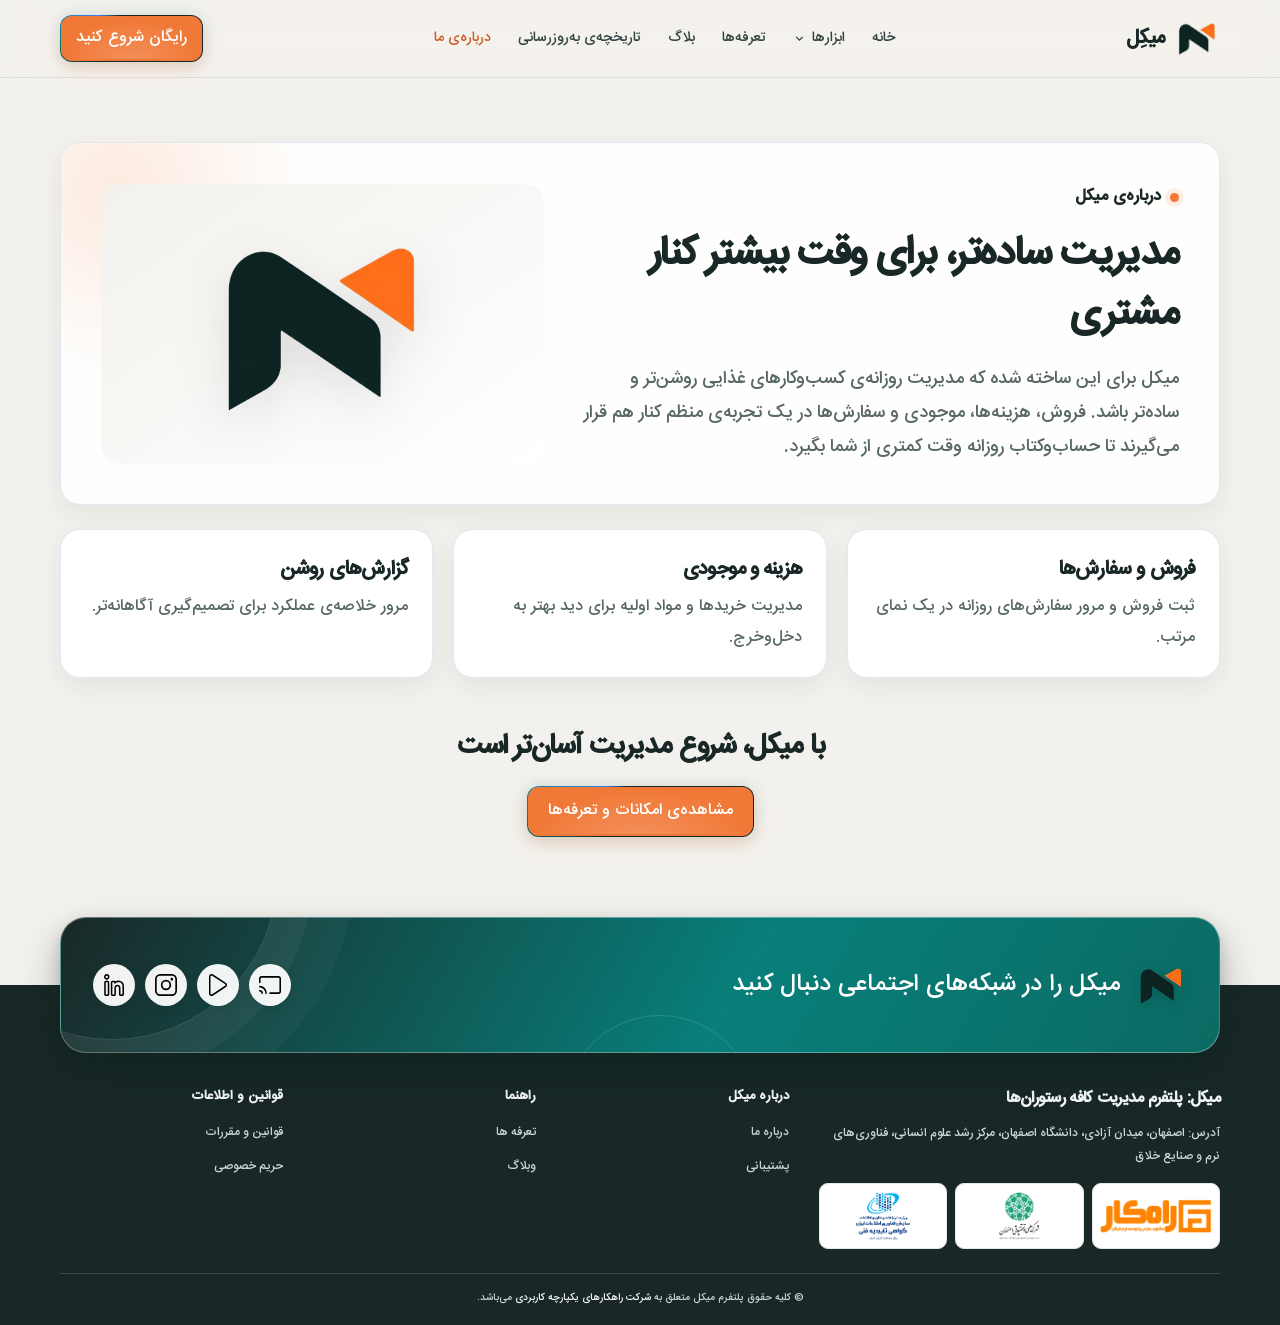
==== commit 8549b6a9: "new" ====
--- a/about.html
+++ b/about.html
@@ -7,604 +7,34 @@
   <meta name="description" content="درباره‌ی میکل؛ راهی ساده‌تر برای مدیریت فروش، هزینه‌ها، موجودی و سفارش‌های کسب‌وکارهای غذایی.">
   <title>درباره‌ی میکل | مدیریت روزانه‌ی کسب‌وکار</title>
   <link rel="icon" type="image/png" href="assets/mikel-logo.png">
-  <style>
-    @property --lightbeam-angle {
-      syntax: "<angle>";
-      inherits: false;
-      initial-value: 0deg;
-    }
-    @font-face { font-family: "IRANSansFaNum"; src: url("assets/IRANSans-FaNum-Medium.ttf") format("truetype"); font-style: normal; font-weight: 500; font-display: swap; }
-    :root {
-      color-scheme: light;
-      --blue: #2563eb;
-      --blue-dark: #1d4ed8;
-      --blue-soft: #eff6ff;
-      --orange: #F17938;
-      --orange-dark: #cf5d25;
-      --ink: #1e293b;
-      --muted: #64748b;
-      --line: #e2e8f0;
-      --paper: #F3F1ED;
-      --white: #fff;
-      --green: #15803d;
-      --red: #dc2626;
-      --shadow: 0 20px 50px rgba(30, 41, 59, .10);
-      --soft-shadow: 0 8px 24px rgba(30, 41, 59, .07);
-      --radius: 20px;
-      /* Typography system — desktop reference scale */
-      --type-heading-1: 64px;
-      --type-heading-2: 56px;
-      --type-heading-3: 48px;
-      --type-heading-4: 40px;
-      --type-heading-5: 32px;
-      --type-heading-6: 24px;
-      --type-body-1: 24px;
-      --type-body-2: 22px;
-      --type-button-xl: 32px;
-      --type-button-lg: 28px;
-      --type-button-md: 24px;
-      --type-button-sm: 20px;
-      --type-button-xs: 16px;
-      --weight-regular: 400;
-      --weight-bold: 700;
-    }
-    * { box-sizing: border-box; }
-    html { scroll-behavior: smooth; scroll-padding-top: 88px; }
-    body { margin: 0; background: #F3F1ED; color: var(--ink); font-family: "IRANSansFaNum", Tahoma, sans-serif; font-size: 16px; line-height: 1.8; font-weight: 500; }
-    a { color: inherit; text-decoration: none; }
-    button, input, textarea { font: inherit; }
-    button, a, summary { -webkit-tap-highlight-color: transparent; }
-    button, .button, summary { cursor: pointer; }
-    :focus-visible { outline: 3px solid #f59e0b; outline-offset: 3px; }
-    .container { width: min(1160px, calc(100% - 48px)); margin-inline: auto; }
-    .skip-link { position: absolute; top: -60px; inset-inline-start: 16px; z-index: 100; padding: 10px 16px; background: var(--ink); color: #fff; border-radius: 8px; }
-    .skip-link:focus { top: 12px; }
-    .topbar { height: 78px; display: flex; align-items: center; border-bottom: 1px solid rgba(25,40,39,.10); background: rgba(243,241,237,.52); -webkit-backdrop-filter: blur(20px) saturate(145%); backdrop-filter: blur(20px) saturate(145%); position: sticky; top: 0; z-index: 20; }
-    .nav { display: flex; align-items: center; justify-content: space-between; gap: 28px; }
-    .brand { display: inline-flex; align-items: center; gap: 10px; font-size: 1.25rem; font-weight: 800; letter-spacing: -.04em; white-space: nowrap; }
-    .brand-mark { width: 46px; height: 46px; display: grid; place-items: center; border-radius: 12px; background: transparent; flex:none; }
-    .brand-mark img { width: 100%; height: 100%; object-fit: contain; }
-    .nav-links { display: flex; align-items: center; gap: clamp(14px,2.1vw,28px); color: #334443; font-size: .88rem; white-space: nowrap; }
-    .nav-links a { transition: color .2s ease; }
-    .nav-links a:hover { color: var(--orange-dark); }
-    .nav-actions { display: flex; align-items: center; gap: 10px; }
-    a.button.button-primary.header-cta { white-space: nowrap; min-height: 44px; padding: 8px 15px; position:relative; isolation:isolate; overflow:hidden; border:1px solid transparent; background:linear-gradient(var(--orange),var(--orange)) padding-box,conic-gradient(from var(--lightbeam-angle),#192827 0deg,#192827 238deg,#087F7A 270deg,#3B82F6 304deg,#192827 330deg,#192827 360deg) border-box; animation:lightbeam-rotate 3.2s linear infinite; box-shadow:0 0 18px rgba(8,127,122,.16),0 7px 16px rgba(241,121,56,.20); }
-    a.button.button-primary.header-cta::before {content:"";position:absolute;inset:2px;border-radius:inherit;background:radial-gradient(ellipse at 50% 120%,rgba(255,255,255,.19),transparent 70%);z-index:-1;pointer-events:none;}
-    a.button.button-primary.header-cta::after {content:"";position:absolute;top:0;bottom:0;left:-130%;width:55%;background:linear-gradient(100deg,transparent,rgba(255,255,255,.34),transparent);transform:skewX(-22deg);transition:left .45s ease;pointer-events:none;}
-    a.button.button-primary.header-cta:hover::after {left:145%;}
-    a.button.button-primary.header-cta:hover {box-shadow:0 0 25px rgba(8,127,122,.28),0 10px 22px rgba(241,121,56,.27);}
-    @keyframes lightbeam-rotate {to {--lightbeam-angle:360deg;}}
-    .login { font-size: .9rem; font-weight: 600; color: #475569; padding: 8px 10px; }
-    .button { display: inline-flex; align-items: center; justify-content: center; gap: 9px; min-height: 48px; padding: 10px 20px; border: 1px solid transparent; border-radius: 12px; font-size:var(--type-button-xs);font-weight:var(--weight-regular); transition: transform .22s ease, box-shadow .22s ease, background .22s ease; }
-    .button-xl {font-size:var(--type-button-xl);font-weight:var(--weight-regular);}
-    .button-lg {font-size:var(--type-button-lg);font-weight:var(--weight-regular);}
-    .button-md {font-size:var(--type-button-md);font-weight:var(--weight-regular);}
-    .button-sm {font-size:var(--type-button-sm);font-weight:var(--weight-regular);}
-    .button-xs {font-size:var(--type-button-xs);font-weight:var(--weight-regular);}
-    .button:hover { transform: translateY(-2px); }
-    .button-primary { background: var(--orange); color: #fff; box-shadow: 0 7px 16px rgba(241,121,56,.20); }
-    .button-primary:hover { background: #f58a4f; box-shadow: 0 10px 22px rgba(241,121,56,.27); }
-    .button-blue { background: var(--orange); color: #fff; box-shadow: 0 8px 18px rgba(241,121,56,.2); }
-    .button-blue:hover { background: #f58a4f; }
-    .button-quiet { border-color: var(--line); color: var(--ink); background: white; }
-    .button-quiet:hover { border-color: #bfdbfe; box-shadow: var(--soft-shadow); }
-    .button svg { width: 18px; height: 18px; flex: none; }
-    .menu-toggle { display: none; width: 44px; height: 44px; border: 1px solid var(--line); border-radius: 12px; background: white; color: var(--ink); }
-    .menu-toggle svg { width: 21px; height: 21px; }
-
-    .hero { position: relative; display:flex; align-items:center; min-height:calc(100svh - 78px); overflow:hidden; padding:34px 0 42px; background: radial-gradient(ellipse at 15% 12%, rgba(241,121,56,.10), transparent 35%), linear-gradient(180deg, #F3F1ED 0%, #F3F1ED 90%); }
-    .hero::after { content: ""; position: absolute; width: 370px; height: 370px; border: 1px solid rgba(37,99,235,.08); border-radius: 50%; inset-inline-start: -170px; bottom: -220px; box-shadow: 0 0 0 42px rgba(37,99,235,.025), 0 0 0 86px rgba(37,99,235,.02); pointer-events: none; }
-    .hero-grid { display: grid; grid-template-columns: .92fr 1.08fr; align-items: center; gap: 42px; position: relative; z-index: 1; }
-    .eyebrow { display: inline-flex; align-items: center; gap: 8px; color: #192827; font-weight: 700; font-size: .84rem; }
-    .eyebrow-dot { width: 8px; height: 8px; border-radius: 50%; background: var(--orange); box-shadow: 0 0 0 4px rgba(241,121,56,.1); }
-    h1, h2, h3, p { margin-top: 0; }
-    h1 { margin: 17px 0 18px; max-width: 600px; font-size: var(--type-heading-1); line-height: 1.25; letter-spacing: -.055em; font-weight: var(--weight-bold); text-align:start; }
-    h2 { font-size:var(--type-heading-4);font-weight:var(--weight-bold); }
-    .type-heading-1,.type-heading-2,.type-heading-3,.type-heading-4,.type-heading-5,.type-heading-6 {font-weight:var(--weight-bold);line-height:1.3;}
-    .type-heading-1 {font-size:var(--type-heading-1);}
-    .type-heading-2 {font-size:var(--type-heading-2);}
-    .type-heading-3 {font-size:var(--type-heading-3);}
-    .type-heading-4 {font-size:var(--type-heading-4);}
-    .type-heading-5 {font-size:var(--type-heading-5);}
-    .type-heading-6 {font-size:var(--type-heading-6);}
-    .type-body-1 {font-size:var(--type-body-1);font-weight:var(--weight-regular);line-height:1.6;}
-    .type-body-2 {font-size:var(--type-body-2);font-weight:var(--weight-regular);line-height:1.6;}
-    .headline-line { display:block; }
-    h1 .highlight { color: #192827; position: relative; white-space: nowrap; }
-    h1 .highlight::after { content: ""; height: 9px; background: rgba(241,121,56,.23); border-radius: 8px; position: absolute; inset-inline: 0; bottom: 2px; z-index: -1; }
-    .typing-word { display:inline-grid; grid-template:1fr / 1fr; min-height:1.4em; overflow:visible; perspective:700px; perspective-origin:center center; transform-style:preserve-3d; text-align:start; vertical-align:bottom; }
-    .cube-measure,.word-cube { display:block; grid-area:1 / 1; white-space:nowrap; }
-    .cube-measure { visibility:hidden; }
-    .word-cube { position:relative; height:1.25em; transform:rotateX(var(--cube-turn,0deg)); transform-style:preserve-3d; transition:transform .68s cubic-bezier(.65,0,.35,1); will-change:transform; }
-    .cube-face { position:absolute; inset:0; display:block; white-space:nowrap; backface-visibility:hidden; transform-style:preserve-3d; transform-origin:center center; }
-    .cube-face:nth-child(1) { transform:translateZ(.625em); }
-    .cube-face:nth-child(2) { transform:rotateX(90deg) translateZ(.625em); }
-    .cube-face:nth-child(3) { transform:rotateX(180deg) translateZ(.625em); }
-    .cube-face:nth-child(4) { transform:rotateX(270deg) translateZ(.625em); }
-    @media (prefers-reduced-motion:reduce) { .word-cube { transition:none; } }
-    .sr-only { position:absolute; width:1px; height:1px; padding:0; margin:-1px; overflow:hidden; clip:rect(0,0,0,0); white-space:nowrap; border:0; }
-    .hero-copy { color: #526176; font-size: 1.08rem; max-width: 520px; margin-bottom: 25px; }
-    .hero-buttons { display: flex; flex-wrap: wrap; gap: 12px; }
-    .trust-row { display: flex; flex-wrap: wrap; gap: 20px; margin-top: 27px; color: #64748b; font-size: .84rem; }
-    .trust-item { display: inline-flex; align-items: center; gap: 7px; }
-    .trust-item svg { width: 17px; height: 17px; color: var(--green); }
-    .product-wrap { position: relative; direction: rtl; }
-    .product-glow { position: absolute; inset: 9% 5% -5% 4%; background: linear-gradient(135deg, rgba(37,99,235,.2), rgba(249,115,22,.12)); filter: blur(35px); border-radius: 40px; }
-    .hero-illustration {display:block;position:relative;z-index:1;width:min(100%,540px);height:auto;aspect-ratio:1;object-fit:contain;margin-inline:auto;filter:drop-shadow(0 20px 28px rgba(25,40,39,.12));}
-    .dashboard { position: relative; border: 1px solid rgba(255,255,255,.9); border-radius: 21px; background: rgba(255,255,255,.88); box-shadow: 0 26px 70px rgba(30,41,59,.16), 0 0 0 1px rgba(226,232,240,.65); overflow: hidden; backdrop-filter: blur(14px); transform: perspective(1100px) rotateY(-2deg) rotateX(1deg) scale(.88); }
-    .dash-top { height: 48px; padding: 0 16px; display: flex; align-items: center; justify-content: space-between; border-bottom: 1px solid #edf1f6; background: rgba(255,255,255,.95); }
-    .window-dots { display: flex; gap: 5px; direction: ltr; }
-    .window-dots i { width: 7px; height: 7px; border-radius: 50%; background: #dbe2eb; }
-    .dash-brand { display: flex; align-items: center; gap: 7px; font-weight: 800; font-size: .76rem; }
-    .dash-brand .mini-mark { display:grid;place-items:center;width:24px;height:24px;border-radius:7px;background:#F3F1ED;color:white;font-size:.69rem;overflow:hidden; }
-    .dash-brand .mini-mark img {width:100%;height:100%;object-fit:contain;}
-    .dash-user { display:flex;align-items:center;gap:7px;color:#64748b;font-size:.66rem; }
-    .avatar { display:grid;place-items:center;width:25px;height:25px;border-radius:50%;background:#ffedd5;color:#9a3412;font-size:.67rem;font-weight:700; }
-    .dash-body { display: grid; grid-template-columns: 55px 1fr; min-height: 350px; }
-    .dash-side { border-left: 1px solid #edf1f6; padding: 13px 9px; display:flex; flex-direction:column; align-items:center; gap:11px; background:#fbfcfe; }
-    .side-icon { width:31px;height:31px;display:grid;place-items:center;border-radius:9px;color:#94a3b8; }
-    .side-icon svg { width:16px;height:16px; }
-    .side-icon.active { background:var(--blue-soft);color:#192827; }
-    .dash-main { padding: 17px 18px; min-width:0; }
-    .dash-heading { display:flex;align-items:center;justify-content:space-between;gap:10px;margin-bottom:14px; }
-    .dash-heading strong { font-size:.88rem; }
-    .dash-date { display:flex;align-items:center;gap:4px;color:#64748b;font-size:.62rem;border:1px solid var(--line);border-radius:7px;padding:4px 7px; }
-    .dash-date svg { width:12px;height:12px; }
-    .metrics { display:grid;grid-template-columns:repeat(3,1fr);gap:9px; }
-    .metric { padding:10px 10px 9px;border:1px solid #edf1f6;border-radius:11px;background:#fff;min-width:0; }
-    .metric-label { display:block;color:#64748b;font-size:.61rem;margin-bottom:4px;white-space:nowrap; }
-    .metric-value { display:block;font-weight:800;font-size:.94rem;letter-spacing:-.03em;white-space:nowrap; }
-    .metric-change { display:inline-flex;align-items:center;gap:3px;margin-top:5px;color:var(--green);font-size:.58rem; }
-    .metric-change svg { width:11px;height:11px; }
-    .dash-lower { display:grid;grid-template-columns:1.6fr .9fr;gap:9px;margin-top:10px; }
-    .chart-card,.orders-card { border:1px solid #edf1f6;border-radius:11px;background:white;padding:10px;min-width:0; }
-    .chart-head { display:flex;justify-content:space-between;gap:8px;align-items:center;font-size:.65rem;font-weight:700; }
-    .chart-head span:last-child { font-weight:500;color:#94a3b8;font-size:.57rem; }
-    .chart { width:100%;height:104px;margin-top:6px;overflow:visible; }
-    .chart-grid { stroke:#eef2f7;stroke-width:1; }
-    .chart-line { fill:none;stroke:var(--blue);stroke-width:2.4;stroke-linecap:round;stroke-linejoin:round; }
-    .chart-fill { fill:url(#area); }
-    .orders-card h3 {font-size:.66rem;margin:0 0 9px;}
-    .order-line {display:flex;justify-content:space-between;gap:4px;font-size:.56rem;color:#64748b;padding:5px 0;border-top:1px solid #f1f5f9;}
-    .order-line b {color:var(--ink);font-size:.56rem;white-space:nowrap;}
-    .status {color:var(--green);background:#f0fdf4;border-radius:20px;padding:0 5px;font-size:.5rem;white-space:nowrap;}
-    .dash-tabs { display:flex;align-items:center;gap:8px;margin-top:10px; }
-    .dash-tab { border:1px solid var(--line);border-radius:7px;padding:5px 8px;background:white;color:#64748b;font-size:.58rem;cursor:pointer;transition:all .2s ease; }
-    .dash-tab[aria-pressed="true"] { background:var(--blue);border-color:var(--blue);color:white; }
-    .dash-caption { color:#94a3b8;font-size:.55rem;margin-inline-start:auto; }
-
-    .logo-strip { padding: 22px 0 26px; border-bottom:1px solid #f1f5f9; }
-    .logo-strip p { text-align:center;color:#94a3b8;font-size:.83rem;margin:0 0 15px; }
-    .logos { display:flex;justify-content:center;align-items:center;flex-wrap:wrap;gap:clamp(22px,5vw,66px);color:#64748b;font-weight:700; }
-    .logo-word {display:inline-flex;align-items:center;gap:7px;font-size:.9rem;opacity:.82;}
-    .logo-word svg {width:18px;height:18px;color:#94a3b8;}
-
-    section.content-section { padding: 92px 0; }
-    .video-section {padding:112px 0 34px;background:#F3F1ED;}
-    .video-section .section-head {max-width:1100px;margin-bottom:15px;}
-    .video-section .section-kicker {color:#192827;}
-    .video-section h2 {color:#192827;margin-bottom:6px;font-size:clamp(12px,2.2vw,34px);line-height:1.35;white-space:nowrap;}
-    .video-section .section-head p {color:var(--muted);}
-    .video-preview {position:relative;width:min(100%,860px);aspect-ratio:16/9;margin-inline:auto;overflow:hidden;border:1px solid rgba(25,40,39,.18);border-radius:26px;background:#192827;box-shadow:0 24px 60px rgba(25,40,39,.16);isolation:isolate;}
-    .video-preview::after {content:"";position:absolute;inset:35% 0 0;background:linear-gradient(180deg,transparent,rgba(25,40,39,.24));pointer-events:none;}
-    .video-preview img {display:block;width:100%;height:100%;object-fit:cover;}
-    .video-play {position:absolute;z-index:1;top:50%;left:50%;width:82px;height:82px;display:grid;place-items:center;transform:translate(-50%,-50%);border:1px solid rgba(255,255,255,.7);border-radius:50%;background:rgba(25,40,39,.7);box-shadow:0 8px 28px rgba(0,0,0,.22);backdrop-filter:blur(8px);}
-    .video-play svg {width:27px;height:27px;margin-inline-start:4px;fill:#fff;color:#fff;}
-    .video-label {position:absolute;z-index:1;inset-inline-start:18px;top:18px;padding:7px 12px;border:1px solid rgba(255,255,255,.38);border-radius:999px;background:rgba(25,40,39,.62);color:#fff;font-size:.78rem;backdrop-filter:blur(8px);}
-    .section-head { max-width: 650px; margin: 0 auto 42px; text-align:center; }
-    .section-kicker { color:#192827;font-size:.82rem;font-weight:800;margin-bottom:8px; }
-    h2 { font-size:var(--type-heading-4);line-height:1.3;letter-spacing:-.045em;margin-bottom:12px; }
-    .section-head p { color:var(--muted);margin:0; }
-    .feature-grid { display:grid;grid-template-columns:repeat(3,1fr);gap:18px; }
-    .feature-card { padding:24px 22px 23px;border:1px solid var(--line);border-radius:var(--radius);background:white;transition:transform .22s ease,box-shadow .22s ease,border-color .22s ease; }
-    .feature-card:hover { transform:translateY(-4px);box-shadow:var(--shadow);border-color:#bfdbfe; }
-    .feature-icon { width:46px;height:46px;display:grid;place-items:center;border-radius:14px;background:var(--blue-soft);color:#192827;margin-bottom:17px; }
-    .feature-card:nth-child(2) .feature-icon,.feature-card:nth-child(5) .feature-icon {background:#fff7ed;color:var(--orange-dark);}
-    .feature-card:nth-child(3) .feature-icon {background:#f0fdf4;color:#15803d;}
-    .feature-icon svg { width:23px;height:23px; }
-    .feature-card h3 {font-size:1.05rem;margin:0 0 8px;}
-    .feature-card p {color:var(--muted);font-size:.91rem;margin:0;}
-
-    .workflow { background:var(--paper); }
-    .workflow-grid {display:grid;grid-template-columns:.9fr 1.1fr;align-items:center;gap:55px;}
-    .workflow-copy h2 {margin:12px 0;}
-    .workflow-faq {display:grid;gap:10px;margin-top:24px;}
-    .workflow-faq-item {border:1px solid var(--line);border-radius:14px;background:#fff;padding:0 16px;transition:border-color .2s ease,box-shadow .2s ease;}
-    .workflow-faq-item[open] {border-color:rgba(241,121,56,.48);box-shadow:0 8px 22px rgba(25,40,39,.06);}
-    .workflow-faq-item summary {position:relative;list-style:none;padding:14px 0;font-weight:700;display:flex;align-items:center;justify-content:space-between;gap:12px;cursor:pointer;}
-    .workflow-faq-item summary::-webkit-details-marker {display:none;}
-    .workflow-faq-item summary::after {content:"+";font-size:1.35rem;font-weight:500;color:var(--orange);line-height:1;}
-    .workflow-faq-item[open] summary::after {content:"−";}
-    .workflow-faq-item p {color:var(--muted);font-size:.86rem;line-height:1.8;margin:0;padding:0 0 15px;}
-    .ledger-card {position:relative;border:1px solid #e6edf5;border-radius:22px;padding:20px;background:white;box-shadow:var(--shadow);overflow:hidden;}
-    .workflow-visual {aspect-ratio:1.9;padding:0;isolation:isolate;background:#192827;}
-    .workflow-visual::before {display:none;}
-    .workflow-shot {position:absolute;top:-10%;left:-12.5%;width:125%;max-width:none;height:auto;transition:opacity .24s ease;}
-    .workflow-visual.is-changing .workflow-shot {opacity:0;}
-    .workflow-visual-label {position:absolute;z-index:2;right:14px;top:14px;padding:6px 11px;border:1px solid rgba(255,255,255,.4);border-radius:999px;background:rgba(25,40,39,.68);color:#fff;font-size:.72rem;backdrop-filter:blur(8px);}
-    .ledger-card::before {content:"";position:absolute;width:200px;height:200px;background:rgba(219,234,254,.55);border-radius:50%;top:-120px;left:-70px;}
-    .ledger-title {position:relative;display:flex;align-items:center;justify-content:space-between;gap:14px;margin-bottom:14px;}
-    .ledger-title strong {font-size:.96rem;}
-    .ledger-title span {font-size:.7rem;color:var(--muted);}
-    .ledger-table {position:relative;width:100%;border-collapse:collapse;text-align:right;font-size:.78rem;}
-    .ledger-table th {font-size:.68rem;color:#64748b;font-weight:600;background:#f8fafc;}
-    .ledger-table th,.ledger-table td {padding:11px 10px;border-bottom:1px solid #eef2f7;}
-    .ledger-table tr:last-child td {border:0;}
-    .ledger-table td:last-child {font-weight:700;white-space:nowrap;}
-    .ledger-foot {position:relative;display:flex;align-items:center;justify-content:space-between;margin-top:13px;padding:11px 12px;border-radius:12px;background:#f0fdf4;color:#166534;font-size:.8rem;font-weight:700;}
-    .ledger-foot span:last-child {display:flex;align-items:center;gap:5px;}
-    .ledger-foot svg {width:17px;height:17px;}
-
-    .modules {padding:88px 0;background:#F3F1ED;}
-    .result-head {max-width:1440px;margin-inline:auto;}
-    .result-head h2 {font-size:var(--type-heading-3);line-height:1.45;letter-spacing:-.035em;}
-    .result-head p {max-width:1380px;margin:0 auto;font-size:20px;line-height:1.8;}
-    .result-number {display:inline-block;color:var(--orange);font-size:1.28em;font-weight:800;line-height:1;vertical-align:-.06em;}
-    .module-grid {display:grid;grid-template-columns:repeat(4,1fr);gap:14px;}
-    .module {padding:20px 18px;border:1px solid var(--line);border-radius:16px;background:#fff;}
-    .module-icon {display:grid;place-items:center;width:38px;height:38px;border-radius:12px;background:#f1f5f9;color:#334155;margin-bottom:12px;}
-    .module-icon svg {width:20px;height:20px;}
-    .module h3 {font-size:.95rem;margin:0 0 5px;}
-    .module p {font-size:.8rem;color:var(--muted);margin:0;}
-
-    .cta-band {padding:20px 0 88px;}
-    .cta-panel {position:relative;overflow:hidden;border-radius:26px;padding:52px 50px;background:linear-gradient(120deg,#192827 0%,#087f7a 58%,#0b6b63 100%);color:white;display:flex;align-items:center;justify-content:space-between;gap:30px;}
-    .cta-panel::before,.cta-panel::after {content:"";position:absolute;border:1px solid rgba(255,255,255,.14);border-radius:50%;pointer-events:none;}
-    .cta-panel::before {width:330px;height:330px;left:-115px;top:-210px;box-shadow:0 0 0 35px rgba(255,255,255,.04),0 0 0 75px rgba(255,255,255,.03);}
-    .cta-panel::after {width:190px;height:190px;right:40%;bottom:-155px;}
-    .cta-copy,.cta-action {position:relative;z-index:1;}
-    .cta-copy h2 {font-size:clamp(1.65rem,3vw,2.25rem);margin:0 0 8px;}
-    .cta-copy p {margin:0;color:#d6eee7;max-width:570px;}
-    .cta-action .button {background:var(--orange);color:#fff;white-space:nowrap;}
-    .cta-action small {display:block;color:#d6eee7;text-align:center;margin-top:9px;font-size:.72rem;}
-
-    .faq {background:#F3F1ED;}
-    .faq-list {max-width:780px;margin:0 auto;display:grid;gap:10px;}
-    .faq-item {border:1px solid var(--line);border-radius:14px;background:white;padding:0 18px;}
-    .faq-item summary {position:relative;list-style:none;padding:17px 0;font-weight:700;display:flex;align-items:center;justify-content:space-between;gap:12px;}
-    .faq-item summary::-webkit-details-marker {display:none;}
-    .faq-item summary::after {content:"+";font-size:1.35rem;font-weight:500;color:#192827;line-height:1;}
-    .faq-item[open] summary::after {content:"−";}
-    .faq-item p {color:var(--muted);font-size:.9rem;margin:0;padding:0 0 17px;}
-    .testimonials-section {padding:82px 0;background:#F3F1ED;}
-    .testimonials-carousel {display:grid;grid-template-columns:44px minmax(0,1fr) 44px;align-items:center;gap:12px;direction:ltr;}
-    .testimonials-window {min-width:0;overflow:hidden;padding:12px 0 16px;margin:-12px 0 -16px;}
-    .testimonials-track {display:flex;flex-direction:row;direction:ltr;align-items:stretch;gap:16px;will-change:transform;transition:transform .72s cubic-bezier(.22,.75,.2,1);}
-    .testimonial-card {display:flex;flex:0 0 auto;flex-direction:column;align-items:flex-start;min-height:205px;padding:22px;border:1px solid var(--line);border-radius:18px;background:#fff;box-shadow:0 10px 28px rgba(25,40,39,.045);direction:rtl;text-align:right;opacity:.74;transform:scale(.93);transform-origin:center center;transition:transform .72s cubic-bezier(.22,.75,.2,1),opacity .72s ease,border-color .72s ease,box-shadow .72s ease;}
-    .testimonial-card.is-center {position:relative;z-index:1;opacity:1;transform:scale(1.045);border-color:rgba(241,121,56,.48);box-shadow:0 16px 34px rgba(25,40,39,.11);}
-    .testimonial-meta {display:flex;align-items:center;gap:12px;direction:rtl;margin-bottom:14px;max-width:100%;}
-    .testimonial-mark {display:grid;place-items:center;flex:0 0 38px;width:38px;height:38px;border-radius:12px;background:rgba(241,121,56,.12);color:var(--orange);font-size:1.8rem;font-weight:700;line-height:1;}
-    .testimonial-card p {margin:0;color:var(--muted);font-size:.9rem;line-height:1.9;}
-    .testimonial-author {margin:0;padding:0;color:#192827;font-size:.92rem;font-weight:700;}
-    .testimonial-arrow {display:grid;place-items:center;width:44px;height:44px;border:1px solid var(--line);border-radius:50%;background:#fff;color:#192827;font-size:1.5rem;line-height:1;cursor:pointer;box-shadow:0 6px 18px rgba(25,40,39,.07);transition:background .2s ease,color .2s ease,transform .2s ease;}
-    .testimonial-arrow:hover {background:var(--orange);color:#fff;transform:scale(1.06);}
-    .testimonial-arrow:focus-visible {outline:3px solid rgba(241,121,56,.4);outline-offset:3px;}
-    @media (max-width:720px) {
-      .testimonials-section {padding:58px 0;}
-      .testimonials-carousel {grid-template-columns:32px minmax(0,1fr) 32px;gap:6px;}
-      .testimonials-track {gap:8px;}
-      .testimonial-card {min-height:230px;padding:12px 9px;}
-      .testimonial-meta {gap:6px;margin-bottom:9px;}
-      .testimonial-mark {flex-basis:28px;width:28px;height:28px;font-size:1.35rem;border-radius:9px;}
-      .testimonial-card p {font-size:.68rem;line-height:1.75;}
-      .testimonial-author {font-size:.66rem;}
-      .testimonial-card.is-center {transform:scale(1.035);}
-      .testimonial-arrow {width:32px;height:32px;font-size:1.15rem;}
-    }
-    .pricing-section,.blog-section,.updates-section,.about-section {padding:82px 0;background:#F3F1ED;}
-    .pricing-section {padding:34px 0 38px;}
-    .pricing-section .section-head {margin-bottom:18px;}
-    .pricing-section .section-head h2 {font-size:32px;margin-bottom:4px;}
-    .pricing-section .section-head p {font-size:.82rem;}
-    .plan-builder-shell {padding:2px;border-radius:28px;background:linear-gradient(125deg,#192827 0%,#087f7a 48%,#f17938 100%);box-shadow:0 24px 60px rgba(25,40,39,.12);}
-    .plan-builder {display:grid;grid-template-columns:minmax(0,1.15fr) minmax(290px,.85fr);gap:7px;padding:7px;border-radius:26px;background:#e9e7e1;}
-    .plan-options,.plan-summary {padding:18px;border-radius:20px;background:#fff;}
-    .plan-options {display:flex;flex-direction:column;}
-    .plan-panel-kicker {display:flex;align-items:center;gap:9px;margin:0 0 4px;color:#192827;font-size:.78rem;font-weight:700;}
-    .plan-panel-kicker::before {content:"";width:9px;height:9px;border-radius:50%;background:#f17938;box-shadow:0 0 0 5px rgba(241,121,56,.12);}
-    .plan-options h3,.plan-summary h3 {margin:0;color:#192827;font-size:1.08rem;}
-    .plan-intro {margin:4px 0 9px;color:var(--muted);font-size:.78rem;}
-    .addon-grid {display:grid;grid-template-columns:repeat(2,minmax(0,1fr));gap:8px;}
-    .addon-card {position:relative;z-index:0;min-height:116px;padding:9px;border:1px solid #e5e7e3;border-radius:14px;background:#fff;transition:border-color .2s ease,box-shadow .2s ease,transform .2s ease;}
-    .addon-card.period-open {z-index:20;}
-    .addon-card:hover {transform:translateY(-2px);border-color:#b9c9c4;box-shadow:0 9px 23px rgba(25,40,39,.07);}
-    .addon-card.is-selected {border-color:#087f7a;background:#f7fbf9;box-shadow:0 0 0 2px rgba(8,127,122,.1);}
-    .addon-select {display:flex;flex-direction:column;align-items:stretch;gap:6px;width:100%;height:100%;padding:31px 0 24px;border:0;background:transparent;color:#192827;text-align:right;font:inherit;cursor:pointer;}
-    .addon-heading {display:flex;align-items:flex-start;justify-content:flex-start;gap:10px;width:100%;min-width:0;padding:0;direction:rtl;}
-    .addon-icon {display:grid;place-items:center;flex:none;width:32px;height:32px;border-radius:10px;background:#f3f1ed;color:#192827;}
-    .addon-card.is-selected .addon-icon {background:#192827;color:#fff;}
-    .addon-icon svg {width:19px;height:19px;}
-    .addon-title {min-width:0;max-width:calc(100% - 48px);font-size:.86rem;font-weight:700;line-height:1.7;text-align:right;white-space:normal;overflow-wrap:anywhere;}
-    .addon-check {position:absolute;top:10px;right:10px;display:grid;place-items:center;width:17px;height:17px;border:1px solid #d7ddd9;border-radius:50%;color:transparent;font-size:.65rem;}
-    .addon-card.is-selected .addon-check {border-color:#087f7a;background:#087f7a;color:#fff;}
-    .period-trigger {position:absolute;top:7px;left:8px;display:flex;align-items:center;gap:4px;padding:3px 6px;border:1px solid #e6e9e6;border-radius:8px;background:#fbfcfa;color:#192827;font:inherit;font-size:.64rem;cursor:pointer;}
-    .period-trigger svg {width:12px;height:12px;transition:transform .18s ease;}
-    .period-trigger[aria-expanded="true"] svg {transform:rotate(180deg);}
-    .period-menu {position:absolute;top:34px;left:8px;z-index:30;display:none;min-width:104px;padding:4px;border:1px solid #e6e9e6;border-radius:10px;background:#fff;box-shadow:0 12px 26px rgba(25,40,39,.14);}
-    .period-menu.open {display:grid;gap:2px;}
-    .period-option {padding:7px 8px;border:0;border-radius:7px;background:transparent;color:#192827;text-align:right;font:inherit;font-size:.7rem;cursor:pointer;}
-    .period-option:hover,.period-option[aria-checked="true"] {background:#f3f1ed;color:#087f7a;}
-    .addon-price {position:absolute;right:10px;bottom:8px;display:flex;align-items:baseline;gap:3px;color:#f17938;}
-    .addon-price strong {font-size:.82rem;font-weight:800;}
-    .addon-price small {font-size:.57rem;color:#a85c31;}
-    .plan-summary {display:flex;flex-direction:column;background:#192827;color:#e7ecea;}
-    .plan-summary .plan-panel-kicker {color:#c3d2ce;}
-    .plan-summary h3 {color:#fff;}
-    .summary-caption {margin:4px 0 8px;color:#b8c4c1;font-size:.74rem;}
-    .selected-list {display:grid;align-content:start;gap:6px;min-height:44px;margin:0;padding:0;list-style:none;}
-    .selected-list li {display:flex;align-items:flex-start;gap:9px;color:#f1f5f3;font-size:.78rem;line-height:1.7;}
-    .selected-list li::before {content:"✓";display:grid;place-items:center;flex:none;width:20px;height:20px;margin-top:2px;border-radius:50%;background:rgba(8,127,122,.35);color:#a7e5d9;font-size:.72rem;font-weight:800;}
-    .summary-empty {color:#b8c4c1;font-size:.82rem;}
-    .summary-stats {display:flex;justify-content:space-between;gap:12px;margin:19px 0 16px;padding:15px 0;border-top:1px solid rgba(231,236,234,.15);border-bottom:1px solid rgba(231,236,234,.15);}
-    .summary-stat span,.summary-stat strong {display:block;}
-    .summary-stat span {color:#b8c4c1;font-size:.7rem;}
-    .summary-stat strong {margin-top:3px;color:#fff;font-size:.9rem;}
-    .summary-total {display:grid;grid-template-columns:auto 1fr auto;align-items:baseline;gap:5px;margin-top:10px;padding:10px 0;border-top:1px solid rgba(231,236,234,.15);}
-    .total-label {grid-column:1 / -1;color:#c3d2ce;font-size:.95rem;font-weight:700;}
-    .total-price {grid-column:1 / 3;display:flex;align-items:center;gap:0;color:#fff;font-size:1.55rem;font-weight:800;line-height:1.15;direction:ltr;font-variant-numeric:tabular-nums;white-space:nowrap;}
-    .total-currency {grid-column:3;grid-row:2;color:#fff;font-size:.85rem;font-weight:700;}
-    .rolling-digit {display:inline-block;width:.66em;height:1.1em;overflow:hidden;vertical-align:bottom;}
-    .rolling-track {display:flex;flex-direction:column;transition:transform .75s cubic-bezier(.22,.8,.25,1);will-change:transform;}
-    .rolling-track span {display:block;height:1.1em;line-height:1.1em;text-align:center;}
-    .total-separator {display:inline-block;width:.28em;text-align:center;}
-    .save-promise {display:flex;flex-direction:column;gap:1px;margin:0 0 10px;color:#fff;}
-    .save-promise strong {font-size:1.55rem;font-weight:800;line-height:1.3;}
-    .save-promise span {font-size:1rem;font-weight:500;line-height:1.4;}
-    .plan-summary .button {width:100%;background:#f17938;color:white;}
-    .summary-note {margin:6px 0 0;color:#b8c4c1;text-align:center;font-size:.62rem;}
-    .blog-grid {display:grid;grid-template-columns:repeat(3,1fr);gap:16px;}
-    .blog-card {overflow:hidden;border:1px solid var(--line);border-radius:18px;background:#fff;}
-    .blog-art {height:128px;display:grid;place-items:center;background:linear-gradient(135deg,#e8eef8,#fff1e9);color:#192827;}
-    .blog-art svg {width:42px;height:42px;}
-    .blog-body {padding:18px;}
-    .blog-meta {font-size:.72rem;color:var(--muted);margin-bottom:7px;}
-    .blog-body h3 {font-size:1rem;line-height:1.6;margin:0 0 7px;}
-    .blog-body p {font-size:.82rem;color:var(--muted);margin:0 0 12px;}
-    .blog-link {font-size:.82rem;font-weight:700;color:#192827;}
-    .update-list {max-width:760px;margin:0 auto;display:grid;gap:13px;}
-    .update-item {display:grid;grid-template-columns:130px 1fr;gap:18px;padding:20px;border:1px solid var(--line);border-radius:16px;background:#fff;}
-    .update-version {color:var(--orange-dark);font-size:.8rem;font-weight:700;}
-    .update-item h3 {font-size:.98rem;margin:0 0 4px;}
-    .update-item p {color:var(--muted);font-size:.83rem;margin:0;}
-    .about-panel {display:grid;grid-template-columns:1fr 1fr;align-items:center;gap:38px;padding:34px;border-radius:22px;background:#fff;border:1px solid var(--line);}
-    .about-panel h2 {margin:8px 0;}
-    .about-panel p {color:var(--muted);margin:0;}
-    .about-points {display:grid;grid-template-columns:1fr 1fr;gap:12px;}
-    .about-point {padding:14px;border:1px solid var(--line);border-radius:14px;background:#faf9f7;}
-    .about-point strong {display:block;color:#192827;font-size:1.1rem;}
-    .about-point span {color:var(--muted);font-size:.75rem;}
-    .contact-grid {display:grid;grid-template-columns:.9fr 1.1fr;gap:45px;align-items:start;}
-    .contact-copy h2 {margin:10px 0;}
-    .contact-copy p {color:var(--muted);}
-    .contact-note {display:flex;gap:10px;align-items:flex-start;color:#475569;font-size:.85rem;margin-top:20px;}
-    .contact-note svg {width:19px;height:19px;color:#192827;flex:none;margin-top:3px;}
-    .form-card {border:1px solid var(--line);border-radius:20px;padding:24px;background:#fff;box-shadow:var(--soft-shadow);}
-    .form-row {display:grid;grid-template-columns:1fr 1fr;gap:13px;}
-    .field {margin-bottom:14px;}
-    .field label {display:block;font-weight:700;font-size:.82rem;margin-bottom:6px;}
-    .field input,.field textarea {width:100%;border:1px solid #cbd5e1;border-radius:10px;padding:11px 12px;background:#fff;color:var(--ink);transition:border-color .2s ease,box-shadow .2s ease;}
-    .field input::placeholder,.field textarea::placeholder {color:#94a3b8;}
-    .field input:focus,.field textarea:focus {outline:none;border-color:var(--blue);box-shadow:0 0 0 3px rgba(37,99,235,.12);}
-    .field textarea {min-height:90px;resize:vertical;}
-    .form-card .button {width:100%;}
-    .site-footer {background:#192827;color:#f8fafc;padding:36px 0 18px;border-top:1px solid #29413e;}
-    .footer-main {display:grid;grid-template-columns:minmax(300px,1.8fr) repeat(3,minmax(120px,1fr));align-items:start;gap:30px;direction:rtl;}
-    .footer-brand {grid-column:1;grid-row:1;direction:rtl;text-align:right;}
-    .footer-links-column:nth-of-type(1) {grid-column:2;grid-row:1;}
-    .footer-links-column:nth-of-type(2) {grid-column:3;grid-row:1;}
-    .footer-links-column:nth-of-type(3) {grid-column:4;grid-row:1;}
-    .footer-brand h2 {margin:0 0 8px;color:#f8fafc;font-size:16px;font-weight:700;line-height:1.8;}
-    .footer-address {margin:0;color:#cbd5d1;font-size:12px;font-style:normal;line-height:1.9;}
-    .footer-logos {display:grid;grid-template-columns:repeat(3,minmax(0,1fr));justify-content:start;align-items:center;gap:8px;margin-top:16px;direction:ltr;}
-    .footer-logo {display:flex;align-items:center;justify-content:center;min-width:0;height:66px;padding:7px;border:1px solid #e5e7eb;border-radius:9px;background:#fff;}
-    .footer-logo img {display:block;width:100%;height:100%;object-fit:contain;}
-    .footer-links-column {direction:rtl;text-align:right;}
-    .footer-column-title {margin:0 0 10px;color:#f8fafc;font-size:13px;font-weight:700;line-height:1.8;}
-    .footer-links-list {display:flex;flex-direction:column;gap:5px;margin:0;padding:0;list-style:none;}
-    .footer-links-list a,.footer-links-list span {color:#cbd5d1;font-size:12px;font-weight:400;line-height:1.8;text-decoration:none;transition:color .2s ease;}
-    .footer-links-list a:hover {color:#F17938;}
-    .site-footer {position:relative;padding-top:82px;}
-    .site-footer .container {position:relative;}
-.footer-social-card {position:absolute;z-index:3;top:-82px;left:0;right:0;transform:translateY(-50%);display:flex;align-items:center;justify-content:space-between;gap:24px;min-height:136px;padding:24px 32px;overflow:hidden;border:1px solid rgba(255,255,255,.34);border-radius:26px;background:linear-gradient(120deg,#192827 0%,#087f7a 58%,#0b6b63 100%);box-shadow:0 22px 44px rgba(10,31,29,.28),0 7px 16px rgba(10,31,29,.18);direction:ltr;}
-.footer-social-card::before,.footer-social-card::after {position:absolute;content:"";border:1px solid rgba(255,255,255,.14);border-radius:50%;pointer-events:none;}
-.footer-social-card::before {width:330px;height:330px;left:-115px;top:-210px;box-shadow:0 0 0 35px rgba(255,255,255,.04),0 0 0 75px rgba(255,255,255,.03);}
-.footer-social-card::after {width:190px;height:190px;right:40%;bottom:-155px;}
-.footer-social-icons {position:relative;z-index:1;display:flex;align-items:center;gap:10px;flex:0 0 auto;}
-.footer-social-icon {display:grid;place-items:center;width:42px;height:42px;border-radius:50%;background:rgba(255,255,255,.94);color:#087f7a;box-shadow:0 3px 8px rgba(6,45,41,.16);}
-    .footer-social-icon img {display:block;width:22px;height:22px;object-fit:contain;}
-.footer-social-copy {position:relative;z-index:1;display:flex;align-items:center;gap:14px;direction:rtl;text-align:right;}
-    .footer-social-brand {display:block;width:52px;height:52px;flex:0 0 52px;object-fit:contain;filter:drop-shadow(0 4px 8px rgba(0,0,0,.14));}
-.footer-social-title {margin:0;color:#fff;font-size:var(--type-body-1);font-weight:400;line-height:1.8;}
-@media(max-width:720px){.site-footer {padding-top:70px;}.footer-social-card {top:-70px;min-height:106px;padding:16px 18px;gap:12px;border-radius:22px;}.footer-social-icons {gap:7px;}.footer-social-icon {width:36px;height:36px;}.footer-social-icon img {width:19px;height:19px;}.footer-social-copy {gap:10px;}.footer-social-brand {width:42px;height:42px;flex-basis:42px;}}
-@media(max-width:420px){.site-footer {padding-top:62px;}.footer-social-card {top:-62px;padding:13px 10px;gap:9px;border-radius:18px;}.footer-social-icons {gap:6px;}.footer-social-icon {width:32px;height:32px;}.footer-social-icon img {width:17px;height:17px;}.footer-social-brand {width:36px;height:36px;flex-basis:36px;}}
-    .footer-bottom {display:flex;align-items:center;justify-content:center;gap:24px;margin-top:24px;padding-top:15px;border-top:1px solid #35504c;direction:ltr;}
-    .footer-copyright {max-width:100%;direction:rtl;text-align:center;}
-    .footer-copyright p {margin:0;color:#cbd5d1;font-size:10px;line-height:1.8;}
-    .footer-copyright a {color:#f8fafc;text-decoration:none;transition:color .2s ease;}
-    .footer-copyright a:hover {color:#F17938;}
-    @media(max-width:980px) {
-      .footer-main {grid-template-columns:repeat(2,minmax(0,1fr));gap:24px;}
-      .footer-brand {grid-column:1/-1;grid-row:1;}
-      .footer-links-column {grid-row:auto;}
-      .footer-links-column:nth-of-type(1) {grid-column:1;grid-row:2;}
-      .footer-links-column:nth-of-type(2) {grid-column:2;grid-row:2;}
-      .footer-links-column:nth-of-type(3) {grid-column:1;grid-row:3;}
-      .footer-bottom {align-items:center;}
-    }
-    @media(max-width:720px) {
-      .site-footer {padding:28px 0 16px;}
-      .footer-main {grid-template-columns:repeat(2,minmax(0,1fr));gap:22px 18px;}
-      .footer-brand {grid-column:1/-1;}
-      .footer-links-column:nth-of-type(1),.footer-links-column:nth-of-type(2) {grid-row:2;}
-      .footer-links-column:nth-of-type(3) {grid-column:1/-1;grid-row:3;}
-      .footer-bottom {flex-direction:column;align-items:center;gap:12px;}
-      .footer-copyright {max-width:100%;text-align:center;}
-    }
-    @media(max-width:420px) {
-      .footer-main {grid-template-columns:1fr;gap:18px;}
-      .footer-brand,.footer-links-column:nth-of-type(1),.footer-links-column:nth-of-type(2),.footer-links-column:nth-of-type(3) {grid-column:1;grid-row:auto;}
-      .footer-logos {grid-template-columns:repeat(3,minmax(0,1fr));}
-      .footer-bottom {align-items:center;}
-      .footer-copyright {text-align:center;}
-    }
-    @media (max-width: 980px) {
-      .hero {min-height:0;padding:38px 0 44px;}
-      .hero-grid {grid-template-columns:1fr;gap:42px;}
-      .hero-content {max-width:700px;margin-inline:auto;text-align:center;}
-      .hero-copy {margin-inline:auto;}
-      .hero-buttons,.trust-row {justify-content:center;}
-      .product-wrap {width:min(540px,100%);margin:auto;}
-      .workflow-grid {grid-template-columns:1fr;gap:35px;}
-      .workflow-copy {max-width:700px;}
-      .ledger-card {max-width:700px;width:100%;margin-inline:auto;}
-      .module-grid {grid-template-columns:repeat(2,1fr);}
-      .result-head h2 {font-size:var(--type-heading-4);}
-      .result-head p {font-size:18px;}
-      .contact-grid {grid-template-columns:1fr;gap:25px;}
-    }
-    @media (min-width: 721px) and (max-height: 760px) {
-      .video-section {padding:28px 0 22px;}
-      .video-section .section-head {margin-bottom:10px;}
-      .video-preview {width:min(100%,760px);}
-    }
-    @media (min-width: 721px) and (max-height: 650px) {
-      .video-section {padding:14px 0;}
-      .video-preview {width:min(100%,600px);}
-      .video-section .section-head p {font-size:.8rem;}
-    }
-    @media (max-width: 720px) {
-      .container {width:min(100% - 32px,560px);}
-      .topbar {height:68px;}
-      .menu-toggle {display:grid;place-items:center;}
-      .nav-links {display:none;position:absolute;inset-inline:16px;top:60px;padding:12px;background:rgba(243,241,237,.92);-webkit-backdrop-filter:blur(20px);backdrop-filter:blur(20px);border:1px solid rgba(25,40,39,.12);border-radius:14px;box-shadow:var(--shadow);flex-direction:column;align-items:stretch;gap:0;white-space:normal;}
-      .nav-links.open {display:flex;}
-      .nav-links a {padding:10px 12px;border-radius:8px;}
-      .nav-links a:hover {background:var(--paper);}
-      .hero {padding:36px 0 42px;}
-      h1 {font-size:clamp(var(--type-heading-5),8vw,var(--type-heading-3));}
-      h2 {font-size:var(--type-heading-5);}
-      .hero-copy {font-size:1rem;}
-      .video-section {padding:58px 0 28px;}
-      .video-section .section-head {max-width:100%;margin-bottom:12px;}
-      .video-section h2 {font-size:clamp(12px,3.5vw,20px);}
-      .video-section .section-head p {font-size:.82rem;}
-      .video-preview {border-radius:18px;}
-      .video-play {width:62px;height:62px;}
-      .video-play svg {width:21px;height:21px;}
-      .video-label {top:10px;inset-inline-start:10px;font-size:.68rem;}
-      .hero-buttons .button {flex:1 1 180px;}
-      .trust-row {gap:11px 17px;}
-      .dashboard {transform:scale(.88);}
-      .dash-body {grid-template-columns:42px 1fr;min-height:315px;}
-      .dash-main {padding:12px 10px;}
-      .dash-side {padding:12px 5px;}
-      .side-icon {width:29px;height:29px;}
-      .dash-lower {grid-template-columns:1.4fr .9fr;gap:6px;}
-      .metric {padding:8px 6px;}
-      .metric-value {font-size:.78rem;}
-      .metric-label {font-size:.55rem;}
-      .chart-card,.orders-card {padding:8px 6px;}
-      .chart {height:88px;}
-      .order-line {font-size:.49rem;}
-      .logos {gap:16px 25px;}
-      .logo-word {font-size:.77rem;}
-      section.content-section {padding:68px 0;}
-      .feature-grid {grid-template-columns:1fr 1fr;gap:11px;}
-      .feature-card {padding:17px 15px;}
-      .feature-card p {font-size:.82rem;}
-      .feature-card h3 {font-size:.95rem;}
-      .module-grid {gap:10px;}
-      .module {padding:15px 13px;}
-      .plan-builder {grid-template-columns:1fr;}
-      .addon-grid {grid-template-columns:repeat(2,minmax(0,1fr));}
-      .blog-grid {grid-template-columns:1fr;}
-      .about-panel {grid-template-columns:1fr;padding:22px;gap:22px;}
-      .update-item {grid-template-columns:1fr;gap:4px;padding:16px;}
-      .cta-band {padding-bottom:66px;}
-      .cta-panel {padding:32px 24px;display:block;text-align:center;}
-      .cta-action {margin-top:22px;}
-      .cta-action .button {width:100%;}
-      .form-row {grid-template-columns:1fr;gap:0;}
-    }
-    @media (max-width: 420px) {
-      .brand {font-size:1.1rem;}
-      .brand-mark {width:38px;height:38px;}
-      a.button.button-primary.header-cta {font-size:.72rem;min-height:38px;padding:6px 8px;}
-      .dash-top {padding-inline:10px;}
-      .dash-user {font-size:0;}
-      .metric-value {font-size:.69rem;}
-      .metric-change {font-size:.52rem;}
-      .dash-heading strong {font-size:.77rem;}
-      .dash-date {font-size:.55rem;}
-      .dash-tabs {gap:5px;}
-      .dash-tab {padding:4px 6px;}
-      .feature-grid {grid-template-columns:1fr;}
-      .module-grid {grid-template-columns:1fr 1fr;}
-      .result-head h2 {font-size:var(--type-heading-5);}
-      .result-head p {font-size:16px;}
-      .ledger-card {padding:14px 10px;}
-      .ledger-table {font-size:.68rem;}
-      .ledger-table th,.ledger-table td {padding:9px 5px;}
-    }
-    @media (prefers-reduced-motion: reduce) {
-      *,*::before,*::after {scroll-behavior:auto!important;animation-duration:.01ms!important;animation-iteration-count:1!important;transition-duration:.01ms!important;}
-      a.button.button-primary.header-cta {animation:none;}
-      a.button.button-primary.header-cta::after {display:none;}
-    }
-      .main {padding:70px 0 96px;}
-    .about-hero {position:relative;overflow:hidden;display:grid;grid-template-columns:1.15fr .85fr;gap:48px;align-items:center;padding:clamp(28px,6vw,78px);border:1px solid rgba(25,40,39,.08);border-radius:30px;background:rgba(255,255,255,.9);box-shadow:0 24px 60px rgba(25,40,39,.07);}
-    .about-hero::before {content:"";position:absolute;width:390px;height:390px;left:-140px;top:-150px;border-radius:50%;background:radial-gradient(circle,rgba(241,121,56,.15),transparent 68%);pointer-events:none;}
-    .eyebrow {display:inline-flex;align-items:center;gap:9px;margin-bottom:12px;color:var(--green);font-size:.88rem;font-weight:700;}
-    .eyebrow::before {content:"";width:9px;height:9px;border-radius:50%;background:var(--orange);box-shadow:0 0 0 5px rgba(241,121,56,.13);}
-    h1 {margin:0 0 16px;font-size:clamp(2.35rem,5vw,4rem);line-height:1.25;letter-spacing:-.04em;color:#192827;}
-    .lead {max-width:760px;margin:0;color:#526176;font-size:clamp(1rem,1.8vw,1.25rem);line-height:2;}
-    .brand-art {position:relative;display:grid;place-items:center;min-height:300px;border-radius:24px;background:linear-gradient(145deg,#f8f6f1,#fff);}
-    .brand-art img {width:min(70%,260px);height:auto;object-fit:contain;filter:drop-shadow(0 16px 26px rgba(25,40,39,.12));}
-    .values {display:grid;grid-template-columns:repeat(3,1fr);gap:16px;margin-top:24px;}
-    .value-card {padding:24px;border:1px solid var(--line);border-radius:18px;background:#fff;}
-    .value-card h2 {margin:0 0 8px;color:#192827;font-size:1.15rem;}
-    .value-card p {margin:0;color:var(--muted);font-size:.9rem;}
-    .next-step {margin-top:40px;text-align:center;}
-    .next-step h2 {margin:0 0 18px;color:#192827;font-size:clamp(1.5rem,3vw,2rem);}
-    /* About page follows the homepage layout, brand and navigation. */
-    :root {--ink:#192827;--muted:#586966;}
-    .main {min-height:calc(100svh - 78px);padding:64px 0 80px;}
-    .about-hero {grid-template-columns:1.15fr .85fr;gap:36px;padding:40px;border-radius:var(--radius);border-color:var(--line);box-shadow:var(--soft-shadow);}
-    .about-hero h1 {max-width:none;margin:0 0 18px;font-size:40px;font-weight:var(--weight-bold);line-height:1.5;letter-spacing:-.035em;color:#192827;}
-    .about-hero .eyebrow {color:#192827;font-size:16px;}
-    .lead {font-size:18px;font-weight:var(--weight-regular);line-height:1.9;color:var(--muted);}
-    .brand-art {min-height:280px;border-radius:var(--radius);background:linear-gradient(145deg,#F3F1ED,#fff);}
-    .brand-art img {width:min(70%,240px);}
-    .values {gap:20px;margin-top:24px;}
-    .value-card {padding:24px;border-radius:var(--radius);border-color:var(--line);box-shadow:var(--soft-shadow);}
-    .value-card h2 {font-size:20px;font-weight:var(--weight-bold);line-height:1.5;}
-    .value-card p {font-size:16px;font-weight:var(--weight-regular);line-height:1.9;color:var(--muted);}
-    .next-step {margin-top:48px;}
-    .next-step h2 {font-size:28px;line-height:1.5;}
-    .nav-links a[aria-current="page"] {color:var(--orange-dark);}
-    @media(max-width:980px) {.about-hero{gap:24px;padding:30px}.about-hero h1{font-size:36px}.brand-art{min-height:250px}}
-    @media(max-width:720px) {.main{padding:40px 0 56px}.about-hero{grid-template-columns:1fr;gap:24px;padding:24px}.about-hero h1{font-size:28px}.lead{font-size:16px}.brand-art{min-height:200px}.brand-art img{max-width:180px}.values{grid-template-columns:1fr;gap:16px}.value-card h2{font-size:18px}.value-card p{font-size:15px}.next-step{margin-top:32px}.next-step h2{font-size:24px}}
-      .button-primary,.button-blue,.cta-action .button,.plan-summary .button {position:relative;isolation:isolate;overflow:hidden;border:1px solid transparent;background:linear-gradient(var(--orange),var(--orange)) padding-box,conic-gradient(from var(--lightbeam-angle),#192827 0deg,#192827 238deg,#087F7A 270deg,#3B82F6 304deg,#192827 330deg,#192827 360deg) border-box;animation:lightbeam-rotate 3.2s linear infinite;box-shadow:0 0 18px rgba(8,127,122,.16),0 7px 16px rgba(241,121,56,.20);color:#fff;}
-    .button-primary::before,.button-blue::before,.cta-action .button::before,.plan-summary .button::before {content:"";position:absolute;inset:2px;border-radius:inherit;background:radial-gradient(ellipse at 50% 120%,rgba(255,255,255,.19),transparent 70%);z-index:-1;pointer-events:none;}
-    .button-primary::after,.button-blue::after,.cta-action .button::after,.plan-summary .button::after {content:"";position:absolute;top:0;bottom:0;left:-130%;width:55%;background:linear-gradient(100deg,transparent,rgba(255,255,255,.34),transparent);transform:skewX(-22deg);transition:left .45s ease;pointer-events:none;}
-    .button-primary:hover::after,.button-blue:hover::after,.cta-action .button:hover::after,.plan-summary .button:hover::after {left:145%;}
-    .button-primary:hover,.button-blue:hover,.cta-action .button:hover,.plan-summary .button:hover {background:linear-gradient(#f58a4f,#f58a4f) padding-box,conic-gradient(from var(--lightbeam-angle),#192827 0deg,#192827 238deg,#087F7A 270deg,#3B82F6 304deg,#192827 330deg,#192827 360deg) border-box;box-shadow:0 0 25px rgba(8,127,122,.28),0 10px 22px rgba(241,121,56,.27);}
-    @media (prefers-reduced-motion:reduce) {
-      .button-primary,.button-blue,.cta-action .button,.plan-summary .button {animation:none!important;}
-      .button-primary::after,.button-blue::after,.cta-action .button::after,.plan-summary .button::after {display:none!important;}
-    }
-  </style>
+  <link rel="stylesheet" href="assets/design-system.css">
+  <link rel="stylesheet" href="assets/page-base.css">
+  <link rel="stylesheet" href="assets/site-interactions.css">
 </head>
 <body>
+  <a class="skip-link" href="#main">رفتن به محتوای اصلی</a>
   <header class="topbar">
     <nav class="nav container" aria-label="ناوبری اصلی">
-      <a class="brand" href="index.html#top" aria-label="میکِل، صفحه اصلی">
+      <a class="brand" href="index.html" aria-label="میکِل، صفحه اصلی">
         <span class="brand-mark" aria-hidden="true"><img src="assets/mikel-logo.png" alt=""></span>
         <span>میکِل</span>
       </a>
       <div class="nav-links" id="nav-links">
+        <a href="index.html">خانه</a>
+        <div class="nav-tools" data-open="false">
+          <button class="nav-tools-trigger" type="button" aria-expanded="false" aria-controls="tools-menu">ابزارها<svg viewBox="0 0 16 16" fill="none" stroke="currentColor" stroke-width="1.7" aria-hidden="true"><path d="m4 6 4 4 4-4"/></svg></button>
+          <ul class="tools-menu" id="tools-menu" aria-label="ابزارهای میکل">
+            <li><a href="tool-online-menu.html">منو آنلاین</a></li>
+            <li><a href="tool-discounts.html">مدیریت تخفیف</a></li>
+            <li><a href="tool-staff.html">مدیریت سطح دسترسی و پرسنل</a></li>
+            <li><a href="tool-tables.html">مدیریت میز</a></li>
+            <li><a href="tool-printer.html">چاپگر (فیش پرینتر)</a></li>
+            <li><span class="tool-disabled" aria-disabled="true">مدیریت انبار و رسپی</span></li>
+            <li><span class="tool-disabled" aria-disabled="true">باشگاه مشتریان</span></li>
+          </ul>
+        </div>
         <a href="index.html#pricing">تعرفه‌ها</a>
-        <a href="index.html#blog">بلاگ</a>
+        <a href="blog.html">بلاگ</a>
         <a href="updates.html">تاریخچه‌ی به‌روزرسانی</a>
         <a href="about.html" aria-current="page">درباره‌ی ما</a>
       </div>
@@ -629,8 +59,8 @@
     <section class="next-step"><h2>با میکل، شروع مدیریت آسان‌تر است</h2><a class="button button-primary" href="index.html#pricing">مشاهده‌ی امکانات و تعرفه‌ها</a></section>
   </main>
   <footer class="site-footer">
-    <div class="container">
-<div class="footer-social-card">
+    <div class="footer-social-zone"><div class="container">
+      <div class="footer-social-card">
           <div class="footer-social-icons" aria-label="&#x634;&#x628;&#x6A9;&#x647;&#x200C;&#x647;&#x627;&#x6CC; &#x627;&#x62C;&#x62A;&#x645;&#x627;&#x639;&#x6CC;">
             <span class="footer-social-icon" role="img" aria-label="&#x644;&#x6CC;&#x646;&#x6A9;&#x62F;&#x6CC;&#x646;"><img src="assets/figma-linkedin.svg" alt=""></span>
             <span class="footer-social-icon" role="img" aria-label="&#x627;&#x6CC;&#x646;&#x633;&#x62A;&#x627;&#x6AF;&#x631;&#x627;&#x645;"><img src="assets/figma-instagram.svg" alt=""></span>
@@ -639,7 +69,9 @@
           </div>
           <div class="footer-social-copy"><img class="footer-social-brand" src="assets/mikel-logo.png" alt="&#x645;&#x6CC;&#x6A9;&#x644;" width="744" height="744"><h3 class="footer-social-title">&#x645;&#x6CC;&#x6A9;&#x644; &#x631;&#x627; &#x62F;&#x631; &#x634;&#x628;&#x6A9;&#x647;&#x200C;&#x647;&#x627;&#x6CC; &#x627;&#x62C;&#x62A;&#x645;&#x627;&#x639;&#x6CC; &#x62F;&#x646;&#x628;&#x627;&#x644; &#x6A9;&#x646;&#x6CC;&#x62F;</h3></div>
         </div>
-              <div class="footer-main">
+    </div></div>
+    <div class="footer-content"><div class="container">
+      <div class="footer-main">
         <nav class="footer-links-column" aria-label="درباره میکل">
           <h3 class="footer-column-title">درباره میکل</h3>
           <ul class="footer-links-list">
@@ -651,7 +83,7 @@
           <h3 class="footer-column-title">راهنما</h3>
           <ul class="footer-links-list">
             <li><a href="index.html#pricing">تعرفه ها</a></li>
-            <li><a href="index.html#blog">وبلاگ</a></li>
+            <li><a href="blog.html">وبلاگ</a></li>
           </ul>
         </nav>
         <nav class="footer-links-column" aria-label="قوانین و اطلاعات">
@@ -676,23 +108,9 @@
           <p>© کلیه حقوق پلتفرم میکل متعلق به <a href="https://rahkarapp.ir/">شرکت راهکار‌های یکپارچه کاربردی</a> می‌باشد.</p>
         </div>
       </div>
-    </div>
+    </div></div>
   </footer>
-  <script>
-    const menuButton = document.querySelector('.menu-toggle');
-    const navLinks = document.querySelector('#nav-links');
-    menuButton.addEventListener('click', () => {
-      const isOpen = menuButton.getAttribute('aria-expanded') === 'true';
-      menuButton.setAttribute('aria-expanded', String(!isOpen));
-      menuButton.setAttribute('aria-label', isOpen ? 'باز کردن منو' : 'بستن منو');
-      navLinks.classList.toggle('open', !isOpen);
-    });
-    navLinks.querySelectorAll('a').forEach(link => link.addEventListener('click', () => {
-      navLinks.classList.remove('open');
-      menuButton.setAttribute('aria-expanded', 'false');
-      menuButton.setAttribute('aria-label', 'باز کردن منو');
-    }));
-
-  </script>
+  
+  <script src="assets/site-interactions.js"></script>
 </body>
 </html>
--- a/assets/design-system.css
+++ b/assets/design-system.css
@@ -0,0 +1,716 @@
+@property --lightbeam-angle {
+      syntax: "<angle>";
+      inherits: false;
+      initial-value: 0deg;
+    }
+    @font-face { font-family: "IRANSansFaNum"; src: url("IRANSans-FaNum-Medium.ttf") format("truetype"); font-style: normal; font-weight: 500; font-display: swap; }
+    :root {
+      color-scheme: light;
+      --blue: #2563eb;
+      --blue-dark: #1d4ed8;
+      --blue-soft: #eff6ff;
+      --orange: #F17938;
+      --orange-dark: #cf5d25;
+      --ink: #1e293b;
+      --muted: #64748b;
+      --line: #e2e8f0;
+      --paper: #F3F1ED;
+      --white: #fff;
+      --green: #15803d;
+      --red: #dc2626;
+      --shadow: 0 20px 50px rgba(30, 41, 59, .10);
+      --soft-shadow: 0 8px 24px rgba(30, 41, 59, .07);
+      --radius: 20px;
+      /* Typography system — desktop reference scale */
+      --type-heading-1: 56px;
+      --type-heading-2: 48px;
+      --type-heading-3: 40px;
+      --type-heading-4: 36px;
+      --type-heading-5: 28px;
+      --type-heading-6: 22px;
+      --type-body-1: 22px;
+      --type-body-2: 20px;
+      --type-button-xl: 28px;
+      --type-button-lg: 24px;
+      --type-button-md: 22px;
+      --type-button-sm: 18px;
+      --type-button-xs: 14px;
+      --weight-regular: 400;
+      --weight-bold: 700;
+    }
+    * { box-sizing: border-box; }
+    html { scroll-behavior: smooth; scroll-padding-top: 88px; }
+    body { margin: 0; background: #F3F1ED; color: var(--ink); font-family: "IRANSansFaNum", Tahoma, sans-serif; font-size: 14px; line-height: 1.8; font-weight: 500; }
+    a { color: inherit; text-decoration: none; }
+    button, input, textarea { font: inherit; }
+    button, a, summary { -webkit-tap-highlight-color: transparent; }
+    button, .button, summary { cursor: pointer; }
+    :focus-visible { outline: 3px solid #f59e0b; outline-offset: 3px; }
+    .container { width: min(1160px, calc(100% - 48px)); margin-inline: auto; }
+    .skip-link { position: absolute; top: -60px; inset-inline-start: 16px; z-index: 100; padding: 10px 16px; background: var(--ink); color: #fff; border-radius: 8px; }
+    .skip-link:focus { top: 12px; }
+    .topbar { height: 78px; display: flex; align-items: center; border-bottom: 1px solid rgba(25,40,39,.10); background: rgba(243,241,237,.52); -webkit-backdrop-filter: blur(20px) saturate(145%); backdrop-filter: blur(20px) saturate(145%); position: sticky; top: 0; z-index: 20; }
+    .nav { display: flex; align-items: center; justify-content: space-between; gap: 28px; }
+    .brand { display: inline-flex; align-items: center; gap: 10px; font-size: 1.125rem; font-weight: 800; letter-spacing: -.04em; white-space: nowrap; }
+    .brand-mark { width: 46px; height: 46px; display: grid; place-items: center; border-radius: 12px; background: transparent; flex:none; }
+    .brand-mark img { width: 100%; height: 100%; object-fit: contain; }
+    .nav-links { display: flex; align-items: center; gap: clamp(14px,2.1vw,28px); color: #334443; font-size: 0.8125rem; white-space: nowrap; }
+    .nav-links a { transition: color .2s ease; }
+    .nav-links a:hover { color: var(--orange-dark); }
+    .nav-actions { display: flex; align-items: center; gap: 10px; }
+    a.button.button-primary.header-cta { white-space: nowrap; min-height: 44px; padding: 8px 15px; position:relative; isolation:isolate; overflow:hidden; border:1px solid transparent; background:linear-gradient(var(--orange),var(--orange)) padding-box,conic-gradient(from var(--lightbeam-angle),#192827 0deg,#192827 238deg,#087F7A 270deg,#3B82F6 304deg,#192827 330deg,#192827 360deg) border-box; animation:lightbeam-rotate 3.2s linear infinite; box-shadow:0 0 18px rgba(8,127,122,.16),0 7px 16px rgba(241,121,56,.20); }
+    a.button.button-primary.header-cta::before {content:"";position:absolute;inset:2px;border-radius:inherit;background:radial-gradient(ellipse at 50% 120%,rgba(255,255,255,.19),transparent 70%);z-index:-1;pointer-events:none;}
+    a.button.button-primary.header-cta::after {content:"";position:absolute;top:0;bottom:0;left:-130%;width:55%;background:linear-gradient(100deg,transparent,rgba(255,255,255,.34),transparent);transform:skewX(-22deg);transition:left .45s ease;pointer-events:none;}
+    a.button.button-primary.header-cta:hover::after {left:145%;}
+    a.button.button-primary.header-cta:hover {box-shadow:0 0 25px rgba(8,127,122,.28),0 10px 22px rgba(241,121,56,.27);}
+    @keyframes lightbeam-rotate {to {--lightbeam-angle:360deg;}}
+    .login { font-size: 0.8125rem; font-weight: 600; color: #475569; padding: 8px 10px; }
+    .button { display: inline-flex; align-items: center; justify-content: center; gap: 9px; min-height: 48px; padding: 10px 20px; border: 1px solid transparent; border-radius: 12px; font-size:var(--type-button-xs);font-weight:var(--weight-regular); transition: transform .22s ease, box-shadow .22s ease, background .22s ease; }
+    .button-xl {font-size:var(--type-button-xl);font-weight:var(--weight-regular);}
+    .button-lg {font-size:var(--type-button-lg);font-weight:var(--weight-regular);}
+    .button-md {font-size:var(--type-button-md);font-weight:var(--weight-regular);}
+    .button-sm {font-size:var(--type-button-sm);font-weight:var(--weight-regular);}
+    .button-xs {font-size:var(--type-button-xs);font-weight:var(--weight-regular);}
+    .button:hover { transform: translateY(-2px); }
+    .button-primary { background: var(--orange); color: #fff; box-shadow: 0 7px 16px rgba(241,121,56,.20); }
+    .button-primary:hover { background: #f58a4f; box-shadow: 0 10px 22px rgba(241,121,56,.27); }
+    .button-blue { background: var(--orange); color: #fff; box-shadow: 0 8px 18px rgba(241,121,56,.2); }
+    .button-blue:hover { background: #f58a4f; }
+    .button-quiet { border-color: var(--line); color: var(--ink); background: white; }
+    .button-quiet:hover { border-color: #bfdbfe; box-shadow: var(--soft-shadow); }
+    .button svg { width: 18px; height: 18px; flex: none; }
+    .menu-toggle { display: none; width: 44px; height: 44px; border: 1px solid var(--line); border-radius: 12px; background: white; color: var(--ink); }
+    .menu-toggle svg { width: 21px; height: 21px; }
+
+    .hero { position: relative; display:flex; align-items:center; min-height:calc(100svh - 78px); overflow:hidden; padding:34px 0 42px; background: radial-gradient(ellipse at 15% 12%, rgba(241,121,56,.10), transparent 35%), linear-gradient(180deg, #F3F1ED 0%, #F3F1ED 90%); }
+    .hero::after { content: ""; position: absolute; width: 370px; height: 370px; border: 1px solid rgba(37,99,235,.08); border-radius: 50%; inset-inline-start: -170px; bottom: -220px; box-shadow: 0 0 0 42px rgba(37,99,235,.025), 0 0 0 86px rgba(37,99,235,.02); pointer-events: none; }
+    .hero-grid { display: grid; grid-template-columns: .92fr 1.08fr; align-items: center; gap: 42px; position: relative; z-index: 1; }
+    .eyebrow { display: inline-flex; align-items: center; gap: 8px; color: #192827; font-weight: 700; font-size: 0.75rem; }
+    .eyebrow-dot { width: 8px; height: 8px; border-radius: 50%; background: var(--orange); box-shadow: 0 0 0 4px rgba(241,121,56,.1); }
+    h1, h2, h3, p { margin-top: 0; }
+    h1 { margin: 17px 0 18px; max-width: 600px; font-size: var(--type-heading-2); line-height: 1.25; letter-spacing: -.055em; font-weight: var(--weight-bold); text-align:start; }
+    h2 { font-size:var(--type-heading-4);font-weight:var(--weight-bold); }
+    .type-heading-1,.type-heading-2,.type-heading-3,.type-heading-4,.type-heading-5,.type-heading-6 {font-weight:var(--weight-bold);line-height:1.3;}
+    .type-heading-1 {font-size:var(--type-heading-1);}
+    .type-heading-2 {font-size:var(--type-heading-2);}
+    .type-heading-3 {font-size:var(--type-heading-3);}
+    .type-heading-4 {font-size:var(--type-heading-4);}
+    .type-heading-5 {font-size:var(--type-heading-5);}
+    .type-heading-6 {font-size:var(--type-heading-6);}
+    .type-body-1 {font-size:var(--type-body-1);font-weight:var(--weight-regular);line-height:1.6;}
+    .type-body-2 {font-size:var(--type-body-2);font-weight:var(--weight-regular);line-height:1.6;}
+    .headline-line { display:block; }
+    h1 .highlight { color: #192827; position: relative; white-space: nowrap; }
+    h1 .highlight::after { content: ""; height: 9px; background: rgba(241,121,56,.23); border-radius: 8px; position: absolute; inset-inline: 0; bottom: 2px; z-index: -1; }
+    .typing-word { display:inline-grid; grid-template:1fr / 1fr; min-height:1.4em; overflow:visible; perspective:700px; perspective-origin:center center; transform-style:preserve-3d; text-align:start; vertical-align:bottom; }
+    .cube-measure,.word-cube { display:block; grid-area:1 / 1; white-space:nowrap; }
+    .cube-measure { visibility:hidden; }
+    .word-cube { position:relative; height:1.25em; transform:rotateX(var(--cube-turn,0deg)); transform-style:preserve-3d; transition:transform .68s cubic-bezier(.65,0,.35,1); will-change:transform; }
+    .cube-face { position:absolute; inset:0; display:block; white-space:nowrap; backface-visibility:hidden; transform-style:preserve-3d; transform-origin:center center; }
+    .cube-face:nth-child(1) { transform:translateZ(.625em); }
+    .cube-face:nth-child(2) { transform:rotateX(90deg) translateZ(.625em); }
+    .cube-face:nth-child(3) { transform:rotateX(180deg) translateZ(.625em); }
+    .cube-face:nth-child(4) { transform:rotateX(270deg) translateZ(.625em); }
+    @media (prefers-reduced-motion:reduce) { .word-cube { transition:none; } }
+    .sr-only { position:absolute; width:1px; height:1px; padding:0; margin:-1px; overflow:hidden; clip:rect(0,0,0,0); white-space:nowrap; border:0; }
+    .hero-copy { color: #526176; font-size: 1rem; max-width: 520px; margin-bottom: 25px; }
+    .hero-buttons { display: flex; flex-wrap: wrap; gap: 12px; }
+    .trust-row { display: flex; flex-wrap: wrap; gap: 20px; margin-top: 27px; color: #64748b; font-size: 0.75rem; }
+    .trust-item { display: inline-flex; align-items: center; gap: 7px; }
+    .trust-item svg { width: 17px; height: 17px; color: var(--green); }
+    .product-wrap { position: relative; direction: rtl; }
+    .product-glow { position: absolute; inset: 9% 5% -5% 4%; background: linear-gradient(135deg, rgba(37,99,235,.2), rgba(249,115,22,.12)); filter: blur(35px); border-radius: 40px; }
+    .hero-illustration {display:block;position:relative;z-index:1;width:min(100%,540px);height:auto;aspect-ratio:1;object-fit:contain;margin-inline:auto;filter:drop-shadow(0 20px 28px rgba(25,40,39,.12));}
+    .dashboard { position: relative; border: 1px solid rgba(255,255,255,.9); border-radius: 21px; background: rgba(255,255,255,.88); box-shadow: 0 26px 70px rgba(30,41,59,.16), 0 0 0 1px rgba(226,232,240,.65); overflow: hidden; backdrop-filter: blur(14px); transform: perspective(1100px) rotateY(-2deg) rotateX(1deg) scale(.88); }
+    .dash-top { height: 48px; padding: 0 16px; display: flex; align-items: center; justify-content: space-between; border-bottom: 1px solid #edf1f6; background: rgba(255,255,255,.95); }
+    .window-dots { display: flex; gap: 5px; direction: ltr; }
+    .window-dots i { width: 7px; height: 7px; border-radius: 50%; background: #dbe2eb; }
+    .dash-brand { display: flex; align-items: center; gap: 7px; font-weight: 800; font-size: 0.6875rem; }
+    .dash-brand .mini-mark { display:grid;place-items:center;width:24px;height:24px;border-radius:7px;background:#F3F1ED;color:white;font-size:0.625rem;overflow:hidden; }
+    .dash-brand .mini-mark img {width:100%;height:100%;object-fit:contain;}
+    .dash-user { display:flex;align-items:center;gap:7px;color:#64748b;font-size:0.625rem; }
+    .avatar { display:grid;place-items:center;width:25px;height:25px;border-radius:50%;background:#ffedd5;color:#9a3412;font-size:0.625rem;font-weight:700; }
+    .dash-body { display: grid; grid-template-columns: 55px 1fr; min-height: 350px; }
+    .dash-side { border-left: 1px solid #edf1f6; padding: 13px 9px; display:flex; flex-direction:column; align-items:center; gap:11px; background:#fbfcfe; }
+    .side-icon { width:31px;height:31px;display:grid;place-items:center;border-radius:9px;color:#94a3b8; }
+    .side-icon svg { width:16px;height:16px; }
+    .side-icon.active { background:var(--blue-soft);color:#192827; }
+    .dash-main { padding: 17px 18px; min-width:0; }
+    .dash-heading { display:flex;align-items:center;justify-content:space-between;gap:10px;margin-bottom:14px; }
+    .dash-heading strong { font-size:0.8125rem; }
+    .dash-date { display:flex;align-items:center;gap:4px;color:#64748b;font-size:0.5625rem;border:1px solid var(--line);border-radius:7px;padding:4px 7px; }
+    .dash-date svg { width:12px;height:12px; }
+    .metrics { display:grid;grid-template-columns:repeat(3,1fr);gap:9px; }
+    .metric { padding:10px 10px 9px;border:1px solid #edf1f6;border-radius:11px;background:#fff;min-width:0; }
+    .metric-label { display:block;color:#64748b;font-size:0.5625rem;margin-bottom:4px;white-space:nowrap; }
+    .metric-value { display:block;font-weight:800;font-size:0.875rem;letter-spacing:-.03em;white-space:nowrap; }
+    .metric-change { display:inline-flex;align-items:center;gap:3px;margin-top:5px;color:var(--green);font-size:0.5rem; }
+    .metric-change svg { width:11px;height:11px; }
+    .dash-lower { display:grid;grid-template-columns:1.6fr .9fr;gap:9px;margin-top:10px; }
+    .chart-card,.orders-card { border:1px solid #edf1f6;border-radius:11px;background:white;padding:10px;min-width:0; }
+    .chart-head { display:flex;justify-content:space-between;gap:8px;align-items:center;font-size:0.5625rem;font-weight:700; }
+    .chart-head span:last-child { font-weight:500;color:#94a3b8;font-size:0.5rem; }
+    .chart { width:100%;height:104px;margin-top:6px;overflow:visible; }
+    .chart-grid { stroke:#eef2f7;stroke-width:1; }
+    .chart-line { fill:none;stroke:var(--blue);stroke-width:2.4;stroke-linecap:round;stroke-linejoin:round; }
+    .chart-fill { fill:url(#area); }
+    .orders-card h3 {font-size:0.625rem;margin:0 0 9px;}
+    .order-line {display:flex;justify-content:space-between;gap:4px;font-size:0.5rem;color:#64748b;padding:5px 0;border-top:1px solid #f1f5f9;}
+    .order-line b {color:var(--ink);font-size:0.5rem;white-space:nowrap;}
+    .status {color:var(--green);background:#f0fdf4;border-radius:20px;padding:0 5px;font-size:0.4375rem;white-space:nowrap;}
+    .dash-tabs { display:flex;align-items:center;gap:8px;margin-top:10px; }
+    .dash-tab { border:1px solid var(--line);border-radius:7px;padding:5px 8px;background:white;color:#64748b;font-size:0.5rem;cursor:pointer;transition:all .2s ease; }
+    .dash-tab[aria-pressed="true"] { background:var(--blue);border-color:var(--blue);color:white; }
+    .dash-caption { color:#94a3b8;font-size:0.5rem;margin-inline-start:auto; }
+
+    .logo-strip { padding: 22px 0 26px; border-bottom:1px solid #f1f5f9; }
+    .logo-strip p { text-align:center;color:#94a3b8;font-size:0.75rem;margin:0 0 15px; }
+    .logos { display:flex;justify-content:center;align-items:center;flex-wrap:wrap;gap:clamp(22px,5vw,66px);color:#64748b;font-weight:700; }
+    .logo-word {display:inline-flex;align-items:center;gap:7px;font-size:0.8125rem;opacity:.82;}
+    .logo-word svg {width:18px;height:18px;color:#94a3b8;}
+
+    section.content-section { padding: 92px 0; }
+    .video-section {padding:112px 0 34px;background:#F3F1ED;}
+    .video-section .section-head {max-width:1100px;margin-bottom:15px;}
+    .video-section .section-kicker {color:#192827;}
+    .video-section h2 {color:#192827;margin-bottom:6px;font-size:clamp(11px,1.98vw,32px);line-height:1.35;white-space:nowrap;}
+    .video-section .section-head p {color:var(--muted);}
+    .video-preview {position:relative;width:min(100%,860px);aspect-ratio:16/9;margin-inline:auto;overflow:hidden;border:1px solid rgba(25,40,39,.18);border-radius:26px;background:#192827;box-shadow:0 24px 60px rgba(25,40,39,.16);isolation:isolate;}
+    .video-preview::after {content:"";position:absolute;inset:35% 0 0;background:linear-gradient(180deg,transparent,rgba(25,40,39,.24));pointer-events:none;}
+    .video-preview img {display:block;width:100%;height:100%;object-fit:cover;}
+    .video-play {position:absolute;z-index:1;top:50%;left:50%;width:82px;height:82px;display:grid;place-items:center;transform:translate(-50%,-50%);border:1px solid rgba(255,255,255,.7);border-radius:50%;background:rgba(25,40,39,.7);box-shadow:0 8px 28px rgba(0,0,0,.22);backdrop-filter:blur(8px);}
+    .video-play svg {width:27px;height:27px;margin-inline-start:4px;fill:#fff;color:#fff;}
+    .video-label {position:absolute;z-index:1;inset-inline-start:18px;top:18px;padding:7px 12px;border:1px solid rgba(255,255,255,.38);border-radius:999px;background:rgba(25,40,39,.62);color:#fff;font-size:0.6875rem;backdrop-filter:blur(8px);}
+    .section-head { max-width: 650px; margin: 0 auto 42px; text-align:center; }
+    .section-kicker { color:#192827;font-size:0.75rem;font-weight:800;margin-bottom:8px; }
+    h2 { font-size:var(--type-heading-4);line-height:1.3;letter-spacing:-.045em;margin-bottom:12px; }
+    .section-head p { color:var(--muted);margin:0; }
+    .feature-grid { display:grid;grid-template-columns:repeat(3,1fr);gap:18px; }
+    .feature-card { padding:24px 22px 23px;border:1px solid var(--line);border-radius:var(--radius);background:white;transition:transform .22s ease,box-shadow .22s ease,border-color .22s ease; }
+    .feature-card:hover { transform:translateY(-4px);box-shadow:var(--shadow);border-color:#bfdbfe; }
+    .feature-icon { width:46px;height:46px;display:grid;place-items:center;border-radius:14px;background:var(--blue-soft);color:#192827;margin-bottom:17px; }
+    .feature-card:nth-child(2) .feature-icon,.feature-card:nth-child(5) .feature-icon {background:#fff7ed;color:var(--orange-dark);}
+    .feature-card:nth-child(3) .feature-icon {background:#f0fdf4;color:#15803d;}
+    .feature-icon svg { width:23px;height:23px; }
+    .feature-card h3 {font-size:0.875rem;margin:0 0 8px;}
+    .feature-card p {color:var(--muted);font-size:0.8125rem;margin:0;}
+
+    .workflow { background:var(--paper); }
+    .workflow-grid {display:grid;grid-template-columns:.9fr 1.1fr;align-items:center;gap:55px;}
+    .workflow-copy h2 {margin:12px 0;}
+    .workflow-faq {display:grid;gap:10px;margin-top:24px;}
+    .workflow-faq-item {border:1px solid var(--line);border-radius:14px;background:#fff;padding:0 16px;transition:border-color .2s ease,box-shadow .2s ease;}
+    .workflow-faq-item[open] {border-color:rgba(241,121,56,.48);box-shadow:0 8px 22px rgba(25,40,39,.06);}
+    .workflow-faq-item summary {position:relative;list-style:none;padding:14px 0;font-weight:700;display:flex;align-items:center;justify-content:space-between;gap:12px;cursor:pointer;}
+    .workflow-faq-item summary::-webkit-details-marker {display:none;}
+    .workflow-faq-item summary::after {content:"+";font-size:1.25rem;font-weight:500;color:var(--orange);line-height:1;}
+    .workflow-faq-item[open] summary::after {content:"−";}
+    .workflow-faq-item p {color:var(--muted);font-size:0.8125rem;line-height:1.8;margin:0;padding:0 0 15px;}
+    .ledger-card {position:relative;border:1px solid #e6edf5;border-radius:22px;padding:20px;background:white;box-shadow:var(--shadow);overflow:hidden;}
+    .workflow-visual {aspect-ratio:1.9;padding:0;isolation:isolate;background:#192827;}
+    .workflow-visual::before {display:none;}
+    .workflow-shot {position:absolute;top:-10%;left:-12.5%;width:125%;max-width:none;height:auto;transition:opacity .24s ease;}
+    .workflow-shot[src$="workflow-dashboard.png"],.workflow-shot[src$="workflow-orders.png"],.workflow-shot[src$="workflow-sales.png"],.workflow-shot[src$="workflow-expenses.png"] {top:0;left:0;width:100%;height:100%;object-fit:contain;}
+    .workflow-visual.is-changing .workflow-shot {opacity:0;}
+    .workflow-visual-label {position:absolute;z-index:2;right:14px;top:14px;padding:6px 11px;border:1px solid rgba(255,255,255,.4);border-radius:999px;background:rgba(25,40,39,.68);color:#fff;font-size:0.6875rem;backdrop-filter:blur(8px);}
+    .ledger-card::before {content:"";position:absolute;width:200px;height:200px;background:rgba(219,234,254,.55);border-radius:50%;top:-120px;left:-70px;}
+    .ledger-title {position:relative;display:flex;align-items:center;justify-content:space-between;gap:14px;margin-bottom:14px;}
+    .ledger-title strong {font-size:0.875rem;}
+    .ledger-title span {font-size:0.625rem;color:var(--muted);}
+    .ledger-table {position:relative;width:100%;border-collapse:collapse;text-align:right;font-size:0.6875rem;}
+    .ledger-table th {font-size:0.625rem;color:#64748b;font-weight:600;background:#f8fafc;}
+    .ledger-table th,.ledger-table td {padding:11px 10px;border-bottom:1px solid #eef2f7;}
+    .ledger-table tr:last-child td {border:0;}
+    .ledger-table td:last-child {font-weight:700;white-space:nowrap;}
+    .ledger-foot {position:relative;display:flex;align-items:center;justify-content:space-between;margin-top:13px;padding:11px 12px;border-radius:12px;background:#f0fdf4;color:#166534;font-size:0.75rem;font-weight:700;}
+    .ledger-foot span:last-child {display:flex;align-items:center;gap:5px;}
+    .ledger-foot svg {width:17px;height:17px;}
+
+    .modules {padding:88px 0;background:#F3F1ED;}
+    .result-head {max-width:1440px;margin-inline:auto;}
+    .result-head h2 {font-size:var(--type-heading-3);line-height:1.45;letter-spacing:-.035em;}
+    .result-head p {max-width:1380px;margin:0 auto;font-size:18px;line-height:1.8;}
+    .result-number {display:inline-block;color:var(--orange);font-size:1.28em;font-weight:800;line-height:1;vertical-align:-.06em;}
+    .module-grid {display:grid;grid-template-columns:repeat(4,1fr);gap:14px;}
+    .module {padding:20px 18px;border:1px solid var(--line);border-radius:16px;background:#fff;}
+    .module-icon {display:grid;place-items:center;width:38px;height:38px;border-radius:12px;background:#f1f5f9;color:#334155;margin-bottom:12px;}
+    .module-icon svg {width:20px;height:20px;}
+    .module h3 {font-size:0.875rem;margin:0 0 5px;}
+    .module p {font-size:0.75rem;color:var(--muted);margin:0;}
+
+    .cta-band {padding:20px 0 88px;}
+    .cta-panel {position:relative;overflow:hidden;border-radius:26px;padding:52px 50px;background:linear-gradient(120deg,#192827 0%,#087f7a 58%,#0b6b63 100%);color:white;display:flex;align-items:center;justify-content:space-between;gap:30px;}
+    .cta-panel::before,.cta-panel::after {content:"";position:absolute;border:1px solid rgba(255,255,255,.14);border-radius:50%;pointer-events:none;}
+    .cta-panel::before {width:330px;height:330px;left:-115px;top:-210px;box-shadow:0 0 0 35px rgba(255,255,255,.04),0 0 0 75px rgba(255,255,255,.03);}
+    .cta-panel::after {width:190px;height:190px;right:40%;bottom:-155px;}
+    .cta-copy,.cta-action {position:relative;z-index:1;}
+    .cta-copy h2 {font-size:clamp(1.5rem,2.7vw,2rem);margin:0 0 8px;}
+    .cta-copy p {margin:0;color:#d6eee7;max-width:570px;}
+    .cta-action .button {background:var(--orange);color:#fff;white-space:nowrap;}
+    .cta-action small {display:block;color:#d6eee7;text-align:center;margin-top:9px;font-size:0.6875rem;}
+
+    .faq {background:#F3F1ED;}
+    .faq-list {max-width:780px;margin:0 auto;display:grid;gap:10px;}
+    .faq-item {border:1px solid var(--line);border-radius:14px;background:white;padding:0 18px;}
+    .faq-item summary {position:relative;list-style:none;padding:17px 0;font-weight:700;display:flex;align-items:center;justify-content:space-between;gap:12px;}
+    .faq-item summary::-webkit-details-marker {display:none;}
+    .faq-item summary::after {content:"+";font-size:1.25rem;font-weight:500;color:#192827;line-height:1;}
+    .faq-item[open] summary::after {content:"−";}
+    .faq-item .faq-answer {display:grid;grid-template-rows:0fr;opacity:0;transform:translateY(-8px);transition:grid-template-rows .55s ease,opacity .4s ease,transform .55s cubic-bezier(.22,.8,.25,1);}
+    .faq-item[open] .faq-answer {grid-template-rows:1fr;opacity:1;transform:translateY(0);}
+    .faq-answer-inner {min-height:0;overflow:hidden;}
+    .faq-item p {color:var(--muted);font-size:0.8125rem;margin:0;padding:0 0 17px;}
+    .testimonials-section {padding:82px 0;background:#F3F1ED;}
+    .testimonials-carousel {display:grid;grid-template-columns:44px minmax(0,1fr) 44px;align-items:center;gap:12px;direction:ltr;}
+    .testimonials-window {min-width:0;overflow:hidden;padding:12px 0 16px;margin:-12px 0 -16px;}
+    .testimonials-track {display:flex;flex-direction:row;direction:ltr;align-items:stretch;gap:16px;will-change:transform;transition:transform .72s cubic-bezier(.22,.75,.2,1);}
+    .testimonial-card {display:flex;flex:0 0 auto;flex-direction:column;align-items:flex-start;min-height:205px;padding:22px;border:1px solid var(--line);border-radius:18px;background:#fff;box-shadow:0 10px 28px rgba(25,40,39,.045);direction:rtl;text-align:right;opacity:.74;transform:scale(.93);transform-origin:center center;transition:transform .72s cubic-bezier(.22,.75,.2,1),opacity .72s ease,border-color .72s ease,box-shadow .72s ease;}
+    .testimonial-card.is-center {position:relative;z-index:1;opacity:1;transform:scale(1.045);border-color:rgba(241,121,56,.48);box-shadow:0 16px 34px rgba(25,40,39,.11);}
+    .testimonial-meta {display:flex;align-items:center;gap:12px;direction:rtl;margin-bottom:14px;max-width:100%;}
+    .testimonial-mark {display:grid;place-items:center;flex:0 0 38px;width:38px;height:38px;border-radius:12px;background:rgba(241,121,56,.12);color:var(--orange);font-size:1.5rem;font-weight:700;line-height:1;}
+    .testimonial-card p {margin:0;color:var(--muted);font-size:0.8125rem;line-height:1.9;}
+    .testimonial-author {margin:0;padding:0;color:#192827;font-size:0.8125rem;font-weight:700;}
+    .testimonial-arrow {display:grid;place-items:center;width:44px;height:44px;border:1px solid var(--line);border-radius:50%;background:#fff;color:#192827;font-size:1.375rem;line-height:1;cursor:pointer;box-shadow:0 6px 18px rgba(25,40,39,.07);transition:background .2s ease,color .2s ease,transform .2s ease;}
+    .testimonial-arrow:hover {background:var(--orange);color:#fff;transform:scale(1.06);}
+    .testimonial-arrow:focus-visible {outline:3px solid rgba(241,121,56,.4);outline-offset:3px;}
+    @media (max-width:720px) {
+      .testimonials-section {padding:58px 0;}
+      .testimonials-carousel {grid-template-columns:32px minmax(0,1fr) 32px;gap:6px;}
+      .testimonials-track {gap:8px;}
+      .testimonial-card {min-height:230px;padding:12px 9px;}
+      .testimonial-meta {gap:6px;margin-bottom:9px;}
+      .testimonial-mark {flex-basis:28px;width:28px;height:28px;font-size:1.25rem;border-radius:9px;}
+      .testimonial-card p {font-size:0.625rem;line-height:1.75;}
+      .testimonial-author {font-size:0.625rem;}
+      .testimonial-card.is-center {transform:scale(1.035);}
+      .testimonial-arrow {width:32px;height:32px;font-size:1rem;}
+    }
+    .pricing-section,.blog-section,.updates-section,.about-section {padding:82px 0;background:#F3F1ED;}
+    .blog-section {padding-bottom:132px;}
+    .pricing-section {padding:34px 0 38px;}
+    .pricing-section .section-head {margin-bottom:18px;}
+    .pricing-section .section-head h2 {font-size:28px;margin-bottom:4px;}
+    .pricing-section .section-head p {font-size:0.75rem;}
+    .plan-builder-shell {padding:2px;border-radius:28px;background:linear-gradient(125deg,#192827 0%,#087f7a 48%,#f17938 100%);box-shadow:0 24px 60px rgba(25,40,39,.12);}
+    .plan-builder {display:grid;grid-template-columns:minmax(0,1.15fr) minmax(290px,.85fr);gap:7px;padding:7px;border-radius:26px;background:#e9e7e1;}
+    .plan-options,.plan-summary {padding:18px;border-radius:20px;background:#fff;}
+    .plan-options {display:flex;flex-direction:column;}
+    .plan-panel-kicker {display:flex;align-items:center;gap:9px;margin:0 0 4px;color:#192827;font-size:0.6875rem;font-weight:700;}
+    .plan-panel-kicker::before {content:"";width:9px;height:9px;border-radius:50%;background:#f17938;box-shadow:0 0 0 5px rgba(241,121,56,.12);}
+    .plan-options h3,.plan-summary h3 {margin:0;color:#192827;font-size:1rem;}
+    .plan-intro {margin:4px 0 9px;color:var(--muted);font-size:0.6875rem;}
+    .addon-grid {display:grid;grid-template-columns:repeat(2,minmax(0,1fr));gap:8px;}
+    .addon-card {position:relative;z-index:0;min-height:116px;padding:9px;border:1px solid #e5e7e3;border-radius:14px;background:#fff;transition:border-color .2s ease,box-shadow .2s ease,transform .2s ease;}
+    .addon-card.period-open {z-index:20;}
+    .addon-card:hover {transform:translateY(-2px);border-color:#b9c9c4;box-shadow:0 9px 23px rgba(25,40,39,.07);}
+    .addon-card.is-selected {border-color:#087f7a;background:#f7fbf9;box-shadow:0 0 0 2px rgba(8,127,122,.1);}
+    .addon-select {display:flex;flex-direction:column;align-items:stretch;gap:6px;width:100%;height:100%;padding:31px 0 24px;border:0;background:transparent;color:#192827;text-align:right;font:inherit;cursor:pointer;}
+    .addon-heading {display:flex;align-items:flex-start;justify-content:flex-start;gap:10px;width:100%;min-width:0;padding:0;direction:rtl;}
+    .addon-icon {display:grid;place-items:center;flex:none;width:32px;height:32px;border-radius:10px;background:#f3f1ed;color:#192827;}
+    .addon-card.is-selected .addon-icon {background:#192827;color:#fff;}
+    .addon-icon svg {width:19px;height:19px;}
+    .addon-title {min-width:0;max-width:calc(100% - 48px);font-size:0.8125rem;font-weight:700;line-height:1.7;text-align:right;white-space:normal;overflow-wrap:anywhere;}
+    .addon-check {position:absolute;top:10px;right:10px;display:grid;place-items:center;width:17px;height:17px;border:1px solid #d7ddd9;border-radius:50%;color:transparent;font-size:0.5625rem;}
+    .addon-card.is-selected .addon-check {border-color:#087f7a;background:#087f7a;color:#fff;}
+    .period-trigger {position:absolute;top:7px;left:8px;display:flex;align-items:center;gap:4px;padding:3px 6px;border:1px solid #e6e9e6;border-radius:8px;background:#fbfcfa;color:#192827;font:inherit;font-size:0.5625rem;cursor:pointer;}
+    .period-trigger svg {width:12px;height:12px;transition:transform .18s ease;}
+    .period-trigger[aria-expanded="true"] svg {transform:rotate(180deg);}
+    .period-menu {position:absolute;top:34px;left:8px;z-index:30;display:none;min-width:104px;padding:4px;border:1px solid #e6e9e6;border-radius:10px;background:#fff;box-shadow:0 12px 26px rgba(25,40,39,.14);}
+    .period-menu.open {display:grid;gap:2px;}
+    .period-option {padding:7px 8px;border:0;border-radius:7px;background:transparent;color:#192827;text-align:right;font:inherit;font-size:0.625rem;cursor:pointer;}
+    .period-option:hover,.period-option[aria-checked="true"] {background:#f3f1ed;color:#087f7a;}
+    .addon-price {position:absolute;right:10px;bottom:8px;display:flex;align-items:baseline;gap:3px;color:#f17938;}
+    .addon-price strong {font-size:0.75rem;font-weight:800;}
+    .addon-price small {font-size:0.5rem;color:#a85c31;}
+    .plan-summary {display:flex;flex-direction:column;background:#192827;color:#e7ecea;}
+    .plan-summary .plan-panel-kicker {color:#c3d2ce;}
+    .plan-summary h3 {color:#fff;}
+    .summary-caption {margin:4px 0 8px;color:#b8c4c1;font-size:0.6875rem;}
+    .selected-list {display:grid;align-content:start;gap:6px;min-height:44px;margin:0;padding:0;list-style:none;}
+    .selected-list li {display:flex;align-items:flex-start;gap:9px;color:#f1f5f3;font-size:0.6875rem;line-height:1.7;}
+    .selected-list li::before {content:"✓";display:grid;place-items:center;flex:none;width:20px;height:20px;margin-top:2px;border-radius:50%;background:rgba(8,127,122,.35);color:#a7e5d9;font-size:0.6875rem;font-weight:800;}
+    .summary-empty {color:#b8c4c1;font-size:0.75rem;}
+    .summary-stats {display:flex;justify-content:space-between;gap:12px;margin:19px 0 16px;padding:15px 0;border-top:1px solid rgba(231,236,234,.15);border-bottom:1px solid rgba(231,236,234,.15);}
+    .summary-stat span,.summary-stat strong {display:block;}
+    .summary-stat span {color:#b8c4c1;font-size:0.625rem;}
+    .summary-stat strong {margin-top:3px;color:#fff;font-size:0.8125rem;}
+    .summary-total {display:grid;grid-template-columns:auto 1fr auto;align-items:baseline;gap:5px;margin-top:10px;padding:10px 0;border-top:1px solid rgba(231,236,234,.15);}
+    .total-label {grid-column:1 / -1;color:#c3d2ce;font-size:0.875rem;font-weight:700;}
+    .total-price {grid-column:1 / 3;display:flex;align-items:center;gap:0;color:#fff;font-size:1.375rem;font-weight:800;line-height:1.15;direction:ltr;font-variant-numeric:tabular-nums;white-space:nowrap;}
+    .total-currency {grid-column:3;grid-row:2;color:#fff;font-size:0.8125rem;font-weight:700;}
+    .rolling-digit {display:inline-block;width:.66em;height:1.1em;overflow:hidden;vertical-align:bottom;}
+    .rolling-track {display:flex;flex-direction:column;transition:transform .75s cubic-bezier(.22,.8,.25,1);will-change:transform;}
+    .rolling-track span {display:block;height:1.1em;line-height:1.1em;text-align:center;}
+    .total-separator {display:inline-block;width:.28em;text-align:center;}
+    .save-promise {display:flex;flex-direction:column;gap:1px;margin:0 0 10px;color:#fff;}
+    .save-promise strong {font-size:1.375rem;font-weight:800;line-height:1.3;}
+    .save-promise span {font-size:0.875rem;font-weight:500;line-height:1.4;}
+    .plan-summary .button {width:100%;background:#f17938;color:white;}
+    .summary-note {margin:6px 0 0;color:#b8c4c1;text-align:center;font-size:0.5625rem;}
+    .blog-grid {display:grid;grid-template-columns:repeat(3,1fr);gap:16px;}
+    .blog-card {overflow:hidden;border:1px solid var(--line);border-radius:18px;background:#fff;}
+    .blog-art {height:128px;display:grid;place-items:center;background:linear-gradient(135deg,#e8eef8,#fff1e9);color:#192827;}
+    .blog-art svg {width:42px;height:42px;}
+    .blog-body {padding:18px;}
+    .blog-meta {font-size:0.6875rem;color:var(--muted);margin-bottom:7px;}
+    .blog-body h3 {font-size:0.875rem;line-height:1.6;margin:0 0 7px;}
+    .blog-body p {font-size:0.75rem;color:var(--muted);margin:0 0 12px;}
+    .blog-link {font-size:0.75rem;font-weight:700;color:#192827;}
+    .update-list {max-width:760px;margin:0 auto;display:grid;gap:13px;}
+    .update-item {display:grid;grid-template-columns:130px 1fr;gap:18px;padding:20px;border:1px solid var(--line);border-radius:16px;background:#fff;}
+    .update-version {color:var(--orange-dark);font-size:0.75rem;font-weight:700;}
+    .update-item h3 {font-size:0.875rem;margin:0 0 4px;}
+    .update-item p {color:var(--muted);font-size:0.75rem;margin:0;}
+    .about-panel {display:grid;grid-template-columns:1fr 1fr;align-items:center;gap:38px;padding:34px;border-radius:22px;background:#fff;border:1px solid var(--line);}
+    .about-panel h2 {margin:8px 0;}
+    .about-panel p {color:var(--muted);margin:0;}
+    .about-points {display:grid;grid-template-columns:1fr 1fr;gap:12px;}
+    .about-point {padding:14px;border:1px solid var(--line);border-radius:14px;background:#faf9f7;}
+    .about-point strong {display:block;color:#192827;font-size:1rem;}
+    .about-point span {color:var(--muted);font-size:0.6875rem;}
+    .contact-grid {display:grid;grid-template-columns:.9fr 1.1fr;gap:45px;align-items:start;}
+    .contact-copy h2 {margin:10px 0;}
+    .contact-copy p {color:var(--muted);}
+    .contact-note {display:flex;gap:10px;align-items:flex-start;color:#475569;font-size:0.8125rem;margin-top:20px;}
+    .contact-note svg {width:19px;height:19px;color:#192827;flex:none;margin-top:3px;}
+    .form-card {border:1px solid var(--line);border-radius:20px;padding:24px;background:#fff;box-shadow:var(--soft-shadow);}
+    .form-row {display:grid;grid-template-columns:1fr 1fr;gap:13px;}
+    .field {margin-bottom:14px;}
+    .field label {display:block;font-weight:700;font-size:0.75rem;margin-bottom:6px;}
+    .field input,.field textarea {width:100%;border:1px solid #cbd5e1;border-radius:10px;padding:11px 12px;background:#fff;color:var(--ink);transition:border-color .2s ease,box-shadow .2s ease;}
+    .field input::placeholder,.field textarea::placeholder {color:#94a3b8;}
+    .field input:focus,.field textarea:focus {outline:none;border-color:var(--blue);box-shadow:0 0 0 3px rgba(37,99,235,.12);}
+    .field textarea {min-height:90px;resize:vertical;}
+    .form-card .button {width:100%;}
+    .site-footer {background:#192827;color:#f8fafc;padding:36px 0 18px;border-top:1px solid #29413e;}
+    .footer-main {display:grid;grid-template-columns:minmax(300px,1.8fr) repeat(3,minmax(120px,1fr));align-items:start;gap:30px;direction:rtl;}
+    .footer-brand {grid-column:1;grid-row:1;direction:rtl;text-align:right;}
+    .footer-links-column:nth-of-type(1) {grid-column:2;grid-row:1;}
+    .footer-links-column:nth-of-type(2) {grid-column:3;grid-row:1;}
+    .footer-links-column:nth-of-type(3) {grid-column:4;grid-row:1;}
+    .footer-brand h2 {margin:0 0 8px;color:#f8fafc;font-size:14px;font-weight:700;line-height:1.8;}
+    .footer-address {margin:0;color:#cbd5d1;font-size:11px;font-style:normal;line-height:1.9;}
+    .footer-logos {display:grid;grid-template-columns:repeat(3,minmax(0,1fr));justify-content:start;align-items:center;gap:8px;margin-top:16px;direction:ltr;}
+    .footer-logo {display:flex;align-items:center;justify-content:center;min-width:0;height:66px;padding:7px;border:1px solid #e5e7eb;border-radius:9px;background:#fff;}
+    .footer-logo img {display:block;width:100%;height:100%;object-fit:contain;}
+    .footer-links-column {direction:rtl;text-align:right;}
+    .footer-column-title {margin:0 0 10px;color:#f8fafc;font-size:12px;font-weight:700;line-height:1.8;}
+    .footer-links-list {display:flex;flex-direction:column;gap:5px;margin:0;padding:0;list-style:none;}
+    .footer-links-list a,.footer-links-list span {color:#cbd5d1;font-size:11px;font-weight:400;line-height:1.8;text-decoration:none;transition:color .2s ease;}
+    .footer-links-list a:hover {color:#F17938;}
+    .site-footer {position:relative;padding-top:82px;}
+    .site-footer .container {position:relative;}
+.footer-social-card {position:absolute;z-index:3;top:-82px;left:0;right:0;transform:translateY(-50%);display:flex;align-items:center;justify-content:space-between;gap:24px;min-height:136px;padding:24px 32px;overflow:hidden;border:1px solid rgba(255,255,255,.34);border-radius:26px;background:linear-gradient(120deg,#192827 0%,#087f7a 58%,#0b6b63 100%);box-shadow:0 22px 44px rgba(10,31,29,.28),0 7px 16px rgba(10,31,29,.18);direction:ltr;}
+.footer-social-card::before,.footer-social-card::after {position:absolute;content:"";border:1px solid rgba(255,255,255,.14);border-radius:50%;pointer-events:none;}
+.footer-social-card::before {width:330px;height:330px;left:-115px;top:-210px;box-shadow:0 0 0 35px rgba(255,255,255,.04),0 0 0 75px rgba(255,255,255,.03);}
+.footer-social-card::after {width:190px;height:190px;right:40%;bottom:-155px;}
+.footer-social-icons {position:relative;z-index:1;display:flex;align-items:center;gap:10px;flex:0 0 auto;}
+.footer-social-icon {display:grid;place-items:center;width:42px;height:42px;border-radius:50%;background:rgba(255,255,255,.94);color:#087f7a;box-shadow:0 3px 8px rgba(6,45,41,.16);}
+    .footer-social-icon img {display:block;width:22px;height:22px;object-fit:contain;}
+.footer-social-copy {position:relative;z-index:1;display:flex;align-items:center;gap:14px;direction:rtl;text-align:right;}
+    .footer-social-brand {display:block;width:52px;height:52px;flex:0 0 52px;object-fit:contain;filter:drop-shadow(0 4px 8px rgba(0,0,0,.14));}
+.footer-social-title {margin:0;color:#fff;font-size:var(--type-body-1);font-weight:400;line-height:1.8;}
+@media(max-width:720px){.site-footer {padding-top:70px;}.footer-social-card {top:-70px;min-height:106px;padding:16px 18px;gap:12px;border-radius:22px;}.footer-social-icons {gap:7px;}.footer-social-icon {width:36px;height:36px;}.footer-social-icon img {width:19px;height:19px;}.footer-social-copy {gap:10px;}.footer-social-brand {width:42px;height:42px;flex-basis:42px;}}
+@media(max-width:420px){.site-footer {padding-top:62px;}.footer-social-card {top:-62px;padding:13px 10px;gap:9px;border-radius:18px;}.footer-social-icons {gap:6px;}.footer-social-icon {width:32px;height:32px;}.footer-social-icon img {width:17px;height:17px;}.footer-social-brand {width:36px;height:36px;flex-basis:36px;}}
+    .footer-bottom {display:flex;align-items:center;justify-content:center;gap:24px;margin-top:24px;padding-top:15px;border-top:1px solid #35504c;direction:ltr;}
+    .footer-copyright {max-width:100%;direction:rtl;text-align:center;}
+    .footer-copyright p {margin:0;color:#cbd5d1;font-size:9px;line-height:1.8;}
+    .footer-copyright a {color:#f8fafc;text-decoration:none;transition:color .2s ease;}
+    .footer-copyright a:hover {color:#F17938;}
+    @media(max-width:980px) {
+      .footer-main {grid-template-columns:repeat(2,minmax(0,1fr));gap:24px;}
+      .footer-brand {grid-column:1/-1;grid-row:1;}
+      .footer-links-column {grid-row:auto;}
+      .footer-links-column:nth-of-type(1) {grid-column:1;grid-row:2;}
+      .footer-links-column:nth-of-type(2) {grid-column:2;grid-row:2;}
+      .footer-links-column:nth-of-type(3) {grid-column:1;grid-row:3;}
+      .footer-bottom {align-items:center;}
+    }
+    @media(max-width:720px) {
+      .site-footer {padding:28px 0 16px;}
+      .footer-main {grid-template-columns:repeat(2,minmax(0,1fr));gap:22px 18px;}
+      .footer-brand {grid-column:1/-1;}
+      .footer-links-column:nth-of-type(1),.footer-links-column:nth-of-type(2) {grid-row:2;}
+      .footer-links-column:nth-of-type(3) {grid-column:1/-1;grid-row:3;}
+      .footer-bottom {flex-direction:column;align-items:center;gap:12px;}
+      .footer-copyright {max-width:100%;text-align:center;}
+    }
+    @media(max-width:420px) {
+      .footer-main {grid-template-columns:1fr;gap:18px;}
+      .footer-brand,.footer-links-column:nth-of-type(1),.footer-links-column:nth-of-type(2),.footer-links-column:nth-of-type(3) {grid-column:1;grid-row:auto;}
+      .footer-logos {grid-template-columns:repeat(3,minmax(0,1fr));}
+      .footer-bottom {align-items:center;}
+      .footer-copyright {text-align:center;}
+    }
+    @media (max-width: 980px) {
+      .hero {min-height:0;padding:38px 0 44px;}
+      .hero-grid {grid-template-columns:1fr;gap:42px;}
+      .hero-content {max-width:700px;margin-inline:auto;text-align:center;}
+      .hero-copy {margin-inline:auto;}
+      .hero-buttons,.trust-row {justify-content:center;}
+      .product-wrap {width:min(540px,100%);margin:auto;}
+      .workflow-grid {grid-template-columns:1fr;gap:35px;}
+      .workflow-copy {max-width:700px;}
+      .ledger-card {max-width:700px;width:100%;margin-inline:auto;}
+      .module-grid {grid-template-columns:repeat(2,1fr);}
+      .result-head h2 {font-size:var(--type-heading-4);}
+      .result-head p {font-size:16px;}
+      .contact-grid {grid-template-columns:1fr;gap:25px;}
+    }
+    @media (min-width: 721px) and (max-height: 760px) {
+      .video-section {padding:28px 0 22px;}
+      .video-section .section-head {margin-bottom:10px;}
+      .video-preview {width:min(100%,760px);}
+    }
+    @media (min-width: 721px) and (max-height: 650px) {
+      .video-section {padding:14px 0;}
+      .video-preview {width:min(100%,600px);}
+      .video-section .section-head p {font-size:0.75rem;}
+    }
+    @media (max-width: 720px) {
+      .container {width:min(100% - 32px,560px);}
+      .topbar {height:68px;}
+      .menu-toggle {display:grid;place-items:center;}
+      .nav-links {display:none;position:absolute;inset-inline:16px;top:60px;padding:12px;background:rgba(243,241,237,.92);-webkit-backdrop-filter:blur(20px);backdrop-filter:blur(20px);border:1px solid rgba(25,40,39,.12);border-radius:14px;box-shadow:var(--shadow);flex-direction:column;align-items:stretch;gap:0;white-space:normal;}
+      .nav-links.open {display:flex;}
+      .nav-links a {padding:10px 12px;border-radius:8px;}
+      .nav-links a:hover {background:var(--paper);}
+      .hero {padding:36px 0 42px;}
+      h1 {font-size:var(--type-heading-2);}
+      h2 {font-size:var(--type-heading-5);}
+      .hero-copy {font-size:0.875rem;}
+      .video-section {padding:58px 0 28px;}
+      .video-section .section-head {max-width:100%;margin-bottom:12px;}
+      .video-section h2 {font-size:clamp(11px,3.15vw,18px);}
+      .video-section .section-head p {font-size:0.75rem;}
+      .video-preview {border-radius:18px;}
+      .video-play {width:62px;height:62px;}
+      .video-play svg {width:21px;height:21px;}
+      .video-label {top:10px;inset-inline-start:10px;font-size:0.625rem;}
+      .hero-buttons .button {flex:1 1 180px;}
+      .trust-row {gap:11px 17px;}
+      .dashboard {transform:scale(.88);}
+      .dash-body {grid-template-columns:42px 1fr;min-height:315px;}
+      .dash-main {padding:12px 10px;}
+      .dash-side {padding:12px 5px;}
+      .side-icon {width:29px;height:29px;}
+      .dash-lower {grid-template-columns:1.4fr .9fr;gap:6px;}
+      .metric {padding:8px 6px;}
+      .metric-value {font-size:0.6875rem;}
+      .metric-label {font-size:0.5rem;}
+      .chart-card,.orders-card {padding:8px 6px;}
+      .chart {height:88px;}
+      .order-line {font-size:0.4375rem;}
+      .logos {gap:16px 25px;}
+      .logo-word {font-size:0.6875rem;}
+      section.content-section {padding:68px 0;}
+      .feature-grid {grid-template-columns:1fr 1fr;gap:11px;}
+      .feature-card {padding:17px 15px;}
+      .feature-card p {font-size:0.75rem;}
+      .feature-card h3 {font-size:0.875rem;}
+      .module-grid {gap:10px;}
+      .module {padding:15px 13px;}
+      .plan-builder {grid-template-columns:1fr;}
+      .addon-grid {grid-template-columns:repeat(2,minmax(0,1fr));}
+      .blog-grid {grid-template-columns:1fr;}
+      .about-panel {grid-template-columns:1fr;padding:22px;gap:22px;}
+      .update-item {grid-template-columns:1fr;gap:4px;padding:16px;}
+      .cta-band {padding-bottom:66px;}
+      .cta-panel {padding:32px 24px;display:block;text-align:center;}
+      .cta-action {margin-top:22px;}
+      .cta-action .button {width:100%;}
+      .form-row {grid-template-columns:1fr;gap:0;}
+    }
+    @media (max-width: 420px) {
+      .brand {font-size:1rem;}
+      .brand-mark {width:38px;height:38px;}
+      a.button.button-primary.header-cta {font-size:0.6875rem;min-height:38px;padding:6px 8px;}
+      .dash-top {padding-inline:10px;}
+      .dash-user {font-size:0;}
+      .metric-value {font-size:0.625rem;}
+      .metric-change {font-size:0.4375rem;}
+      .dash-heading strong {font-size:0.6875rem;}
+      .dash-date {font-size:0.5rem;}
+      .dash-tabs {gap:5px;}
+      .dash-tab {padding:4px 6px;}
+      .feature-grid {grid-template-columns:1fr;}
+      .module-grid {grid-template-columns:1fr 1fr;}
+      .result-head h2 {font-size:var(--type-heading-5);}
+      .result-head p {font-size:14px;}
+      .ledger-card {padding:14px 10px;}
+      .ledger-table {font-size:0.625rem;}
+      .ledger-table th,.ledger-table td {padding:9px 5px;}
+    }
+    @media (prefers-reduced-motion: reduce) {
+      *,*::before,*::after {scroll-behavior:auto!important;animation-duration:.01ms!important;animation-iteration-count:1!important;transition-duration:.01ms!important;}
+      a.button.button-primary.header-cta {animation:none;}
+      a.button.button-primary.header-cta::after {display:none;}
+    }
+      .button-primary,.button-blue,.cta-action .button,.plan-summary .button {position:relative;isolation:isolate;overflow:hidden;border:1px solid transparent;background:linear-gradient(var(--orange),var(--orange)) padding-box,conic-gradient(from var(--lightbeam-angle),#192827 0deg,#192827 238deg,#087F7A 270deg,#3B82F6 304deg,#192827 330deg,#192827 360deg) border-box;animation:lightbeam-rotate 3.2s linear infinite;box-shadow:0 0 18px rgba(8,127,122,.16),0 7px 16px rgba(241,121,56,.20);color:#fff;}
+    .button-primary::before,.button-blue::before,.cta-action .button::before,.plan-summary .button::before {content:"";position:absolute;inset:2px;border-radius:inherit;background:radial-gradient(ellipse at 50% 120%,rgba(255,255,255,.19),transparent 70%);z-index:-1;pointer-events:none;}
+    .button-primary::after,.button-blue::after,.cta-action .button::after,.plan-summary .button::after {content:"";position:absolute;top:0;bottom:0;left:-130%;width:55%;background:linear-gradient(100deg,transparent,rgba(255,255,255,.34),transparent);transform:skewX(-22deg);transition:left .45s ease;pointer-events:none;}
+    .button-primary:hover::after,.button-blue:hover::after,.cta-action .button:hover::after,.plan-summary .button:hover::after {left:145%;}
+    .button-primary:hover,.button-blue:hover,.cta-action .button:hover,.plan-summary .button:hover {background:linear-gradient(#f58a4f,#f58a4f) padding-box,conic-gradient(from var(--lightbeam-angle),#192827 0deg,#192827 238deg,#087F7A 270deg,#3B82F6 304deg,#192827 330deg,#192827 360deg) border-box;box-shadow:0 0 25px rgba(8,127,122,.28),0 10px 22px rgba(241,121,56,.27);}
+    @media (prefers-reduced-motion:reduce) {
+      .button-primary,.button-blue,.cta-action .button,.plan-summary .button {animation:none!important;}
+      .button-primary::after,.button-blue::after,.cta-action .button::after,.plan-summary .button::after {display:none!important;}
+    }
+
+/* Shared foundation and responsive footer used by every page. */
+:root {--brand-primary:#192827;--brand-secondary:#087f7a;--header-height:78px;}
+body {background:var(--paper);}
+.site-footer {position:relative;padding:0;border-top:0;background:var(--brand-primary);}
+.footer-social-zone {background:linear-gradient(to bottom,var(--paper) 50%,var(--brand-primary) 50%);}
+.footer-social-card {position:relative;top:auto;right:auto;bottom:auto;left:auto;transform:none;margin:0;}
+.footer-social-copy {flex:1;min-width:0;}
+.footer-social-title {min-width:0;}
+.footer-content {padding:32px 0 18px;}
+.nav-links a[aria-current="page"],.nav-tools:has(a[aria-current="page"]) .nav-tools-trigger {color:var(--orange-dark);}
+@media(max-width:720px) {
+  :root {--header-height:68px;}
+  .footer-social-card {flex-direction:column-reverse;align-items:stretch;gap:18px;min-height:0;padding:20px;}
+  .footer-social-copy {justify-content:center;}
+  .footer-social-title {font-size:var(--type-body-1);font-weight:var(--weight-regular);line-height:1.6;}
+  .footer-social-icons {justify-content:center;flex-wrap:wrap;}
+  .footer-content {padding:28px 0 16px;}
+  .nav-links.open {max-height:calc(100svh - 88px);overflow-y:auto;overscroll-behavior:contain;}
+}
+
+
+/* Mobile presentation: media first and one horizontal testimonial. */
+@media(max-width:720px) {
+  .hero {padding:24px 0 32px;}
+  .hero-grid {gap:24px;}
+  .hero-grid .product-wrap {order:-1;width:min(100%,280px);}
+  .hero h1 {font-size:var(--type-heading-5);text-align:center;}
+  .testimonials-carousel {position:relative;display:block;padding-bottom:52px;}
+  .testimonial-card {min-height:176px;padding:20px;opacity:1;transform:none;}
+  .testimonial-card.is-center {transform:none;}
+  .testimonial-meta {gap:10px;margin-bottom:12px;}
+  .testimonial-author {font-size:13px;}
+  .testimonial-card p {font-size:13px;line-height:1.9;}
+  .testimonial-arrow {position:absolute;bottom:0;width:36px;height:36px;}
+  .testimonial-arrow[data-testimonial-direction="-1"] {left:calc(50% - 44px);}
+  .testimonial-arrow[data-testimonial-direction="1"] {right:calc(50% - 44px);}
+}
+
+/* Restore approved desktop typography; smaller type is mobile-only. */
+@media(min-width:721px) {
+:root {--type-heading-1: 64px;--type-heading-2: 56px;--type-heading-3: 48px;--type-heading-4: 40px;--type-heading-5: 32px;--type-heading-6: 24px;--type-body-1: 24px;--type-body-2: 22px;--type-button-xl: 32px;--type-button-lg: 28px;--type-button-md: 24px;--type-button-sm: 20px;--type-button-xs: 16px;}
+body {font-size: 16px;}
+.brand {font-size: 1.25rem;}
+.nav-links {font-size: .88rem;}
+.login {font-size: .9rem;}
+.button {font-size:var(--type-button-xs);}
+.button-xl {font-size:var(--type-button-xl);}
+.button-lg {font-size:var(--type-button-lg);}
+.button-md {font-size:var(--type-button-md);}
+.button-sm {font-size:var(--type-button-sm);}
+.button-xs {font-size:var(--type-button-xs);}
+.eyebrow {font-size: .84rem;}
+h1 {font-size: var(--type-heading-2);}
+h2 {font-size:var(--type-heading-4);}
+.type-heading-1 {font-size:var(--type-heading-1);}
+.type-heading-2 {font-size:var(--type-heading-2);}
+.type-heading-3 {font-size:var(--type-heading-3);}
+.type-heading-4 {font-size:var(--type-heading-4);}
+.type-heading-5 {font-size:var(--type-heading-5);}
+.type-heading-6 {font-size:var(--type-heading-6);}
+.type-body-1 {font-size:var(--type-body-1);}
+.type-body-2 {font-size:var(--type-body-2);}
+.hero-copy {font-size: 1.08rem;}
+.trust-row {font-size: .84rem;}
+.dash-brand {font-size: .76rem;}
+.dash-brand .mini-mark {font-size:.69rem;}
+.dash-user {font-size:.66rem;}
+.avatar {font-size:.67rem;}
+.dash-heading strong {font-size:.88rem;}
+.dash-date {font-size:.62rem;}
+.metric-label {font-size:.61rem;}
+.metric-value {font-size:.94rem;}
+.metric-change {font-size:.58rem;}
+.chart-head {font-size:.65rem;}
+.chart-head span:last-child {font-size:.57rem;}
+.orders-card h3 {font-size:.66rem;}
+.order-line {font-size:.56rem;}
+.order-line b {font-size:.56rem;}
+.status {font-size:.5rem;}
+.dash-tab {font-size:.58rem;}
+.dash-caption {font-size:.55rem;}
+.logo-strip p {font-size:.83rem;}
+.logo-word {font-size:.9rem;}
+.video-section h2 {font-size:clamp(12px,2.2vw,34px);}
+.video-label {font-size:.78rem;}
+.section-kicker {font-size:.82rem;}
+h2 {font-size:var(--type-heading-4);}
+.feature-card h3 {font-size:1.05rem;}
+.feature-card p {font-size:.91rem;}
+.workflow-faq-item summary::after {font-size:1.35rem;}
+.workflow-faq-item p {font-size:.86rem;}
+.workflow-visual-label {font-size:.72rem;}
+.ledger-title strong {font-size:.96rem;}
+.ledger-title span {font-size:.7rem;}
+.ledger-table {font-size:.78rem;}
+.ledger-table th {font-size:.68rem;}
+.ledger-foot {font-size:.8rem;}
+.result-head h2 {font-size:var(--type-heading-3);}
+.result-head p {font-size:20px;}
+.result-number {font-size:1.28em;}
+.module h3 {font-size:.95rem;}
+.module p {font-size:.8rem;}
+.cta-copy h2 {font-size:clamp(1.65rem,3vw,2.25rem);}
+.cta-action small {font-size:.72rem;}
+.faq-item summary::after {font-size:1.35rem;}
+.faq-item p {font-size:.9rem;}
+.testimonial-mark {font-size:1.8rem;}
+.testimonial-card p {font-size:.9rem;}
+.testimonial-author {font-size:.92rem;}
+.testimonial-arrow {font-size:1.5rem;}
+.pricing-section .section-head h2 {font-size:32px;}
+.pricing-section .section-head p {font-size:.82rem;}
+.plan-panel-kicker {font-size:.78rem;}
+.plan-options h3,.plan-summary h3 {font-size:1.08rem;}
+.plan-intro {font-size:.78rem;}
+.addon-title {font-size:.86rem;}
+.addon-check {font-size:.65rem;}
+.period-trigger {font-size:.64rem;}
+.period-option {font-size:.7rem;}
+.addon-price strong {font-size:.82rem;}
+.addon-price small {font-size:.57rem;}
+.summary-caption {font-size:.74rem;}
+.selected-list li {font-size:.78rem;}
+.selected-list li::before {font-size:.72rem;}
+.summary-empty {font-size:.82rem;}
+.summary-stat span {font-size:.7rem;}
+.summary-stat strong {font-size:.9rem;}
+.total-label {font-size:.95rem;}
+.total-price {font-size:1.55rem;}
+.total-currency {font-size:.85rem;}
+.save-promise strong {font-size:1.55rem;}
+.save-promise span {font-size:1rem;}
+.summary-note {font-size:.62rem;}
+.blog-meta {font-size:.72rem;}
+.blog-body h3 {font-size:1rem;}
+.blog-body p {font-size:.82rem;}
+.blog-link {font-size:.82rem;}
+.update-version {font-size:.8rem;}
+.update-item h3 {font-size:.98rem;}
+.update-item p {font-size:.83rem;}
+.about-point strong {font-size:1.1rem;}
+.about-point span {font-size:.75rem;}
+.contact-note {font-size:.85rem;}
+.field label {font-size:.82rem;}
+.footer-brand h2 {font-size:16px;}
+.footer-address {font-size:12px;}
+.footer-column-title {font-size:13px;}
+.footer-links-list a,.footer-links-list span {font-size:12px;}
+.footer-social-title {font-size:var(--type-body-1);}
+.footer-copyright p {font-size:10px;}
+@media (max-width: 980px) {
+.result-head h2 {font-size:var(--type-heading-4);}
+.result-head p {font-size:18px;}
+}
+@media (min-width: 721px) and (max-height: 650px) {
+.video-section .section-head p {font-size:.8rem;}
+}
+}
--- a/assets/page-base.css
+++ b/assets/page-base.css
@@ -0,0 +1,64 @@
+/* Compact inner-page layouts from the approved design system. */
+:root {
+  --ink:#192827;
+  --muted:#586966;
+  --page-heading:36px;
+  --page-lead:16px;
+  --page-card-heading:18px;
+  --page-copy:14px;
+  --page-padding-top:64px;
+  --page-padding-bottom:80px;
+}
+.main,.updates-main,.empty-page {min-height:calc(100svh - var(--header-height));padding:var(--page-padding-top) 0 var(--page-padding-bottom);}
+.about-hero {position:relative;overflow:hidden;display:grid;grid-template-columns:1.15fr .85fr;gap:36px;align-items:center;padding:40px;border:1px solid var(--line);border-radius:var(--radius);background:rgba(255,255,255,.9);box-shadow:var(--soft-shadow);}
+.about-hero::before {content:"";position:absolute;width:390px;height:390px;left:-140px;top:-150px;border-radius:50%;background:radial-gradient(circle,rgba(241,121,56,.15),transparent 68%);pointer-events:none;}
+.about-hero .eyebrow {display:inline-flex;align-items:center;gap:9px;margin-bottom:12px;color:var(--brand-primary);font-size:14px;font-weight:700;}
+.about-hero .eyebrow::before {content:"";width:9px;height:9px;border-radius:50%;background:var(--orange);box-shadow:0 0 0 5px rgba(241,121,56,.13);}
+.about-hero h1 {max-width:none;margin:0 0 18px;font-size:var(--page-heading);font-weight:var(--weight-bold);line-height:1.5;letter-spacing:-.035em;color:var(--brand-primary);}
+.lead {max-width:760px;margin:0;font-size:var(--page-lead);font-weight:var(--weight-regular);line-height:1.9;color:var(--muted);}
+.brand-art {position:relative;display:grid;place-items:center;min-height:280px;border-radius:var(--radius);background:linear-gradient(145deg,var(--paper),#fff);}
+.brand-art img {width:min(70%,240px);height:auto;object-fit:contain;filter:drop-shadow(0 16px 26px rgba(25,40,39,.12));}
+.values {display:grid;grid-template-columns:repeat(3,minmax(0,1fr));gap:20px;margin-top:24px;}
+.value-card {padding:24px;border:1px solid var(--line);border-radius:var(--radius);background:var(--white);box-shadow:var(--soft-shadow);}
+.value-card h2 {margin:0 0 8px;color:var(--brand-primary);font-size:var(--page-card-heading);font-weight:var(--weight-bold);line-height:1.5;}
+.value-card p {margin:0;color:var(--muted);font-size:var(--page-copy);font-weight:var(--weight-regular);line-height:1.9;}
+.next-step {margin-top:48px;text-align:center;}
+.next-step h2 {margin:0 0 18px;color:var(--brand-primary);font-size:24px;line-height:1.5;}
+.updates-main .section-head {max-width:1000px;margin-bottom:42px;}
+.updates-main h1 {max-width:none;margin:12px 0 18px;text-align:center;font-size:var(--page-heading);line-height:1.45;}
+.updates-main .section-head p {max-width:860px;margin-inline:auto;font-size:var(--page-lead);font-weight:var(--weight-regular);line-height:1.8;}
+.update-list {max-width:1000px;margin-inline:auto;display:grid;gap:20px;}
+.update-item {display:grid;grid-template-columns:180px minmax(0,1fr);align-items:start;gap:28px;padding:28px;border:1px solid var(--line);border-radius:var(--radius);background:var(--white);box-shadow:var(--soft-shadow);}
+.update-version {display:inline-flex;align-items:center;gap:8px;color:var(--orange-dark);font-size:13px;font-weight:var(--weight-bold);padding-top:5px;}
+.update-version::before {content:"";width:8px;height:8px;flex:none;border-radius:50%;background:var(--orange);box-shadow:0 0 0 4px rgba(241,121,56,.12);}
+.update-item h2 {margin:0 0 8px;color:var(--brand-primary);font-size:var(--page-card-heading);font-weight:var(--weight-bold);line-height:1.5;}
+.update-item p {margin:0;color:var(--muted);font-size:var(--page-copy);font-weight:var(--weight-regular);line-height:1.9;}
+@media(max-width:980px) {
+  :root {--page-heading:32px;}
+  .about-hero {gap:24px;padding:30px;}
+  .brand-art {min-height:250px;}
+  .update-item {grid-template-columns:150px minmax(0,1fr);gap:22px;}
+}
+@media(max-width:720px) {
+  :root {--page-heading:24px;--page-lead:14px;--page-card-heading:16px;--page-copy:14px;--page-padding-top:40px;--page-padding-bottom:56px;}
+  .about-hero {grid-template-columns:1fr;gap:24px;padding:24px;}
+  .brand-art {min-height:200px;}
+  .brand-art img {max-width:180px;}
+  .values {grid-template-columns:1fr;gap:16px;}
+  .next-step {margin-top:32px;}
+  .next-step h2 {font-size:22px;}
+  .updates-main .section-head {margin-bottom:28px;}
+  .update-item {grid-template-columns:1fr;gap:14px;padding:22px;}
+  .update-version {font-size:12px;}
+  .update-list {gap:16px;}
+}
+
+/* Restore compact desktop/tablet page typography. */
+@media(min-width:721px) {
+ :root {--page-heading:40px;--page-lead:18px;--page-card-heading:20px;--page-copy:16px;}
+ .about-hero .eyebrow {font-size:16px;}
+ .next-step h2 {font-size:28px;}
+ .update-version {font-size:14px;}
+}
+@media(min-width:721px) and (max-width:980px) {:root {--page-heading:36px;}}
+
--- a/assets/site-interactions.css
+++ b/assets/site-interactions.css
@@ -0,0 +1,159 @@
+/* Shared navigation, feature help and repeatable FAQ motion. */
+.nav-tools {position:relative;}
+.nav-tools-trigger {display:inline-flex;align-items:center;gap:6px;padding:0;border:0;background:transparent;color:inherit;font:inherit;white-space:nowrap;cursor:pointer;}
+.nav-tools-trigger svg {width:13px;height:13px;transition:transform .2s ease;}
+.nav-tools[data-open="true"] .nav-tools-trigger {color:var(--orange-dark);}
+.nav-tools[data-open="true"] .nav-tools-trigger svg {transform:rotate(180deg);}
+.tools-menu {position:absolute;top:calc(100% + 18px);right:0;z-index:100;min-width:258px;margin:0;padding:8px;list-style:none;background:#fff;border:1px solid var(--line);border-radius:14px;box-shadow:0 16px 38px rgba(25,40,39,.15);opacity:0;visibility:hidden;pointer-events:none;transform:translateY(-6px);transition:opacity .2s ease,transform .2s ease,visibility .2s;}
+.tools-menu::before {content:"";position:absolute;top:-20px;left:0;right:0;height:20px;}
+.nav-tools[data-open="true"] .tools-menu {opacity:1;visibility:visible;pointer-events:auto;transform:translateY(0);}
+.tools-menu a,.tools-menu .tool-disabled {display:block;padding:9px 12px;border-radius:8px;font-size:13px;line-height:1.8;text-align:right;}
+.tools-menu a:hover,.tools-menu a:focus-visible {background:#f3f1ed;color:var(--orange-dark);}
+.tools-menu .tool-disabled {color:#88938e;cursor:not-allowed;}
+.addon-card {display:grid;}
+.addon-select {grid-area:1 / 1;}
+.addon-card > .addon-heading {grid-area:1 / 1;align-self:start;margin-top:31px;z-index:1;pointer-events:none;}
+.addon-name {min-width:0;flex:1;line-height:1.7;}
+.addon-name .addon-title {max-width:none;}
+.addon-info {display:inline-flex;align-items:center;justify-content:center;width:23px;height:23px;margin-inline-start:4px;padding:2px;vertical-align:middle;border:0;border-radius:50%;background:transparent;color:#192827;cursor:pointer;pointer-events:auto;transition:color .18s ease;}
+.addon-info svg {width:19px;height:19px;}
+.addon-info:hover,.addon-info:focus-visible,.addon-info[aria-expanded="true"] {color:#f17938;}
+.period-trigger {z-index:3;}
+.feature-popover {position:fixed;z-index:1000;width:292px;max-width:calc(100vw - 32px);padding:16px;border:1px solid #34514d;border-radius:14px;background:#192827;color:#f3f1ed;box-shadow:0 15px 36px rgba(25,40,39,.24);direction:rtl;text-align:right;}
+.feature-popover[hidden] {display:none;}
+.feature-popover p {margin:0;font-size:12px;line-height:1.9;font-weight:400;}
+.feature-popover p span {display:block;}
+.feature-popover a {display:block;width:max-content;margin-top:12px;margin-right:auto;color:#f9a374;font-size:12px;text-align:left;text-decoration:none;}
+.feature-popover a:hover {text-decoration:underline;}
+.faq-item summary {cursor:pointer;}
+.faq-item .faq-answer {display:block;overflow:hidden;opacity:1;transform:none;transition:none;}
+.faq-item.is-closing summary::after {content:"+";}
+.blog-more-row {display:flex;justify-content:flex-end;direction:rtl;margin-top:20px;}
+.blog-more {color:#192827;font-size:14px;line-height:1.8;transition:color .2s ease;}
+.blog-more:hover {color:#f17938;}
+@media (min-width:721px) and (max-width:1100px) {
+  .nav-links {gap:12px;font-size:0.6875rem;}
+}
+@media (max-width:720px) {
+  .nav-tools-trigger {width:100%;justify-content:space-between;padding:10px 12px;}
+  .tools-menu {position:static;display:none;min-width:0;margin:0 12px 8px;padding:5px;box-shadow:none;transform:none;}
+  .tools-menu::before {display:none;}
+  .nav-tools[data-open="true"] .tools-menu {display:block;}
+  .tools-menu a,.tools-menu .tool-disabled {font-size:12px;}
+}
+@media (prefers-reduced-motion:reduce) {
+  .tools-menu,.nav-tools-trigger svg,.addon-info {transition:none;}
+}
+
+/* Keep the help control and price clear of wrapped mobile card titles. */
+.addon-card > .addon-price {pointer-events:none;}
+@media(max-width:720px) {
+  .addon-card {grid-template-columns:minmax(0,1fr);grid-template-rows:31px auto auto;}
+  .addon-select {position:absolute;inset:0;grid-area:auto;padding:0;}
+  .addon-card > .addon-heading {grid-area:2 / 1;position:relative;margin-top:0;gap:6px;}
+  .addon-icon {width:24px;height:24px;border-radius:8px;}
+  .addon-icon svg {width:15px;height:15px;}
+  .addon-name {display:grid;grid-template-columns:minmax(0,1fr) 18px;align-items:start;gap:4px;}
+  .addon-name .addon-title {display:block;max-width:none;font-size:11px;line-height:1.65;}
+  .addon-info {width:18px;height:18px;padding:0;margin:0;}
+  .addon-info svg {width:16px;height:16px;}
+  .addon-card > .addon-price {position:relative;grid-area:3 / 1;right:auto;bottom:auto;align-self:end;flex-wrap:wrap;margin-top:10px;}
+}
+
+/* New controls retain their original desktop sizes. */
+@media(min-width:721px) {
+ .tools-menu a,.tools-menu .tool-disabled {font-size:14px;}
+ .feature-popover p,.feature-popover a {font-size:13px;}
+ .blog-more {font-size:16px;}
+}
+@media(min-width:721px) and (max-width:1100px) {.nav-links {font-size:.78rem;}}
+
+
+/* Opaque mobile drawer, entering from the left; desktop navigation is unchanged. */
+.mobile-menu-heading,.mobile-menu-backdrop { display:none; }
+@media(max-width:720px) {
+  .topbar { background:#f3f1ed; -webkit-backdrop-filter:none; backdrop-filter:none; }
+  .mobile-menu-backdrop { display:block; position:fixed; inset:0; z-index:1000; background:rgba(25,40,39,.58); -webkit-backdrop-filter:blur(6px); backdrop-filter:blur(6px); opacity:0; visibility:hidden; pointer-events:none; transition:opacity .36s ease,visibility 0s linear .36s; }
+  .mobile-menu-backdrop.open { opacity:1; visibility:visible; pointer-events:auto; transition-delay:0s; }
+  .nav-links.mobile-drawer,.nav-links.mobile-drawer.open { display:flex; position:fixed; inset:0 auto 0 0; z-index:1001; width:min(56vw,220px); height:100dvh; max-height:none; margin:0; padding:12px 6px max(16px,env(safe-area-inset-bottom)); border:0; border-radius:0 20px 20px 0; background:#f3f1ed; color:#192827; -webkit-backdrop-filter:none; backdrop-filter:none; box-shadow:12px 0 36px rgba(0,0,0,.2); flex-direction:column; align-items:stretch; justify-content:flex-start; gap:4px; overflow-y:auto; overscroll-behavior:contain; transform:translateX(calc(-100% - 40px)); visibility:hidden; pointer-events:none; transition:transform .36s cubic-bezier(.22,.8,.25,1),visibility 0s linear .36s; }
+  .nav-links.mobile-drawer.open { transform:translateX(0); visibility:visible; pointer-events:auto; transition-delay:0s; }
+  .mobile-menu-heading { display:flex; align-items:center; justify-content:space-between; gap:8px; margin-bottom:8px; padding:0 4px 10px; border-bottom:1px solid rgba(25,40,39,.15); font-size:16px; font-weight:700; }
+  .mobile-menu-close { display:grid; place-items:center; flex:none; width:40px; height:40px; padding:0; border:1px solid rgba(25,40,39,.15); border-radius:10px; background:#fff; color:#192827; cursor:pointer; }
+  .mobile-drawer .tools-menu { background:#fff; }
+}
+@media(prefers-reduced-motion:reduce) { .mobile-menu-backdrop,.nav-links.mobile-drawer { transition:none; } }
+
+/* Repeatable mobile tools accordion; height is animated by the shared controller. */
+@media(max-width:720px) {
+  .mobile-drawer .tools-menu,.mobile-drawer .nav-tools[data-open="true"] .tools-menu {display:block; height:0; min-width:0; margin:0 6px; padding:0; border:0; border-radius:8px; box-shadow:none; overflow:hidden; opacity:1; visibility:visible; transform:none; transition:none;}
+  .mobile-drawer .tools-menu li {background:#fff;}
+}
+
+
+/* Six equally spaced outer icons; clockwise scroll steps and upright glyphs. */
+#features {background:var(--paper);}
+#features .section-head {color:var(--brand-primary);font-family:inherit;}
+#features .section-head h2 {color:var(--brand-primary);}
+#features .section-head p {color:#586966;}
+.timeline-track {position:relative;height:calc(100svh + 1500px);direction:ltr;}
+.timeline-track:not(.timeline-enhanced) {height:auto;}
+.feature-timeline-stage {display:none;position:sticky;top:var(--header-height);height:calc(100svh - var(--header-height));min-height:460px;grid-template-columns:minmax(300px,.95fr) minmax(0,1.05fr);align-items:center;gap:clamp(34px,7vw,100px);max-width:1120px;margin:0 auto;padding:28px 20px;direction:ltr;}
+.timeline-orbit {overflow:clip;overflow-clip-margin:28px;--orbit-size:clamp(300px,36vw,420px);position:relative;display:grid;place-items:center;width:var(--orbit-size);aspect-ratio:1;justify-self:center;flex:none;}
+.timeline-orbit-rings {position:absolute;inset:0;}
+.timeline-orbit-ring {position:absolute;left:50%;top:50%;width:var(--ring-size);aspect-ratio:1;transform:translate(-50%,-50%);border:1px solid rgba(8,127,122,.28);border-radius:50%;}
+.timeline-orbit-ring::before {display:none;}
+.orbit-progress {position:absolute;inset:-1px;width:calc(100% + 2px);height:calc(100% + 2px);overflow:visible;pointer-events:none;transform:rotate(-90deg);}
+.orbit-progress circle {fill:none;stroke:#f17938;stroke-width:4px;stroke-linecap:round;stroke-dasharray:100;stroke-dashoffset:100;opacity:0;}
+.orbit-outer {opacity:1;transform:translate(-50%,-50%) rotate(var(--outer-rotation,0deg));}
+.orbit-middle {opacity:.68;border-color:rgba(8,127,122,.23);}
+.orbit-inner {opacity:.48;border-color:rgba(241,121,56,.2);}
+.orbit-core {min-width:96px;border-color:rgba(241,121,56,.24);}
+.orbit-satellite {position:absolute;left:50%;top:50%;transform:translate(-50%,-50%) rotate(var(--start-angle)) translateY(calc(0px - var(--satellite-radius)));}
+.orbit-icon-button {transform:rotate(calc(0deg - var(--start-angle) - var(--outer-rotation,0deg)));display:grid;place-items:center;width:42px;height:42px;padding:0;border:1px solid #087f7a;border-radius:50%;background:#f3f1ed;color:#192827;cursor:pointer;box-shadow:0 1px 2px rgba(25,40,39,.08);transition:background .18s ease,color .18s ease,border-color .18s ease,scale .18s ease,box-shadow .18s ease;}
+.orbit-middle .orbit-icon-button {width:36px;height:36px;border-color:rgba(8,127,122,.8);}
+.orbit-inner .orbit-icon-button {width:32px;height:32px;border-color:rgba(241,121,56,.7);}
+.orbit-core .orbit-icon-button {width:28px;height:28px;border-color:rgba(241,121,56,.58);}
+.orbit-icon-button:hover,.orbit-icon-button:focus-visible {border-color:#f17938;background:#f17938;color:#fff;scale:1.06;}
+.orbit-outer .orbit-icon-button[aria-current="step"] {background:#192827;border-color:#192827;color:#fff;scale:1.16;box-shadow:0 7px 16px rgba(25,40,39,.28),0 0 0 5px rgba(8,127,122,.1);}
+.orbit-icon {width:21px;height:21px;}
+.orbit-middle .orbit-icon {width:18px;height:18px;}
+.orbit-inner .orbit-icon,.orbit-core .orbit-icon {width:15px;height:15px;}
+.timeline-core {z-index:1;display:grid;place-items:center;width:86px;height:86px;border:1px solid rgba(241,121,56,.48);border-radius:50%;background:#f3f1ed;box-shadow:0 0 0 8px rgba(241,121,56,.07);}
+.timeline-core img {width:52px;height:52px;object-fit:contain;}
+.timeline-hub {display:flex;flex-direction:column;align-items:flex-start;justify-content:center;gap:12px;min-width:0;padding:0;border:0;border-radius:0;background:transparent;box-shadow:none;direction:rtl;text-align:right;color:#192827;font-family:inherit;}
+.timeline-count {color:#087f7a;font-size:13px;font-weight:700;direction:ltr;}
+.timeline-hub-copy {transition:opacity .22s ease,transform .22s cubic-bezier(.16,1,.3,1);}
+.timeline-hub.is-changing .timeline-hub-copy {opacity:0;transform:translateY(7px);}
+.timeline-hub h3 {margin:0 0 8px;color:#192827;font-family:inherit;font-size:22px;font-weight:700;line-height:1.7;}
+.timeline-hub p {margin:0;color:#586966;font-size:18px;font-weight:500;line-height:1.9;}
+.timeline-auto-hint {margin-top:8px;color:#687873;font-size:13px;line-height:1.8;}
+.timeline-fallback {display:grid;gap:8px;max-width:760px;margin:0 auto;padding:0;list-style:none;direction:rtl;}
+.timeline-fallback li {padding:10px 0;border:0;border-radius:0;background:transparent;box-shadow:none;}
+.timeline-fallback h3 {margin:0 0 4px;color:#192827;font-size:18px;font-weight:700;line-height:1.7;}
+.timeline-fallback p {margin:0;color:#586966;font-size:16px;font-weight:500;line-height:1.9;}
+.timeline-track.timeline-enhanced .feature-timeline-stage {display:grid;}
+.timeline-track.timeline-enhanced .timeline-fallback {display:none;}
+@media(max-width:720px) {
+  .timeline-track {height:calc(100svh + 1100px);}
+  .feature-timeline-stage {grid-template-columns:minmax(0,1fr);grid-template-rows:auto auto;gap:18px;min-height:0;padding:18px 0;}
+  .timeline-orbit {overflow:clip;overflow-clip-margin:28px;--orbit-size:clamp(220px,64vw,280px);grid-row:1;}
+  .timeline-hub {grid-row:2;align-items:flex-start;gap:6px;width:100%;}
+  .timeline-core {width:72px;height:72px;}
+  .timeline-core img {width:44px;height:44px;}
+  .orbit-icon-button {width:36px;height:36px;}
+  .orbit-middle .orbit-icon-button {width:32px;height:32px;}
+  .orbit-inner .orbit-icon-button {width:29px;height:29px;}
+  .orbit-core .orbit-icon-button {width:25px;height:25px;}
+  .timeline-count {font-size:11px;}
+  .timeline-hub h3,.timeline-fallback h3 {font-size:17px;line-height:1.7;margin-bottom:4px;}
+  .timeline-hub p,.timeline-fallback p {font-size:14px;line-height:1.9;}
+  .timeline-auto-hint {font-size:11px;margin-top:2px;}
+  .timeline-fallback li {padding:8px 0;}
+}
+@media(max-width:370px) {.timeline-orbit {overflow:clip;overflow-clip-margin:28px;--orbit-size:216px;}}
+@media(prefers-reduced-motion:reduce) {
+  .timeline-track {height:auto;}
+  .feature-timeline-stage {display:none!important;}
+  .timeline-track.timeline-enhanced .timeline-fallback,.timeline-fallback {display:grid;}
+  .timeline-hub-copy,.timeline-orbit-ring {transition:none;}
+}
